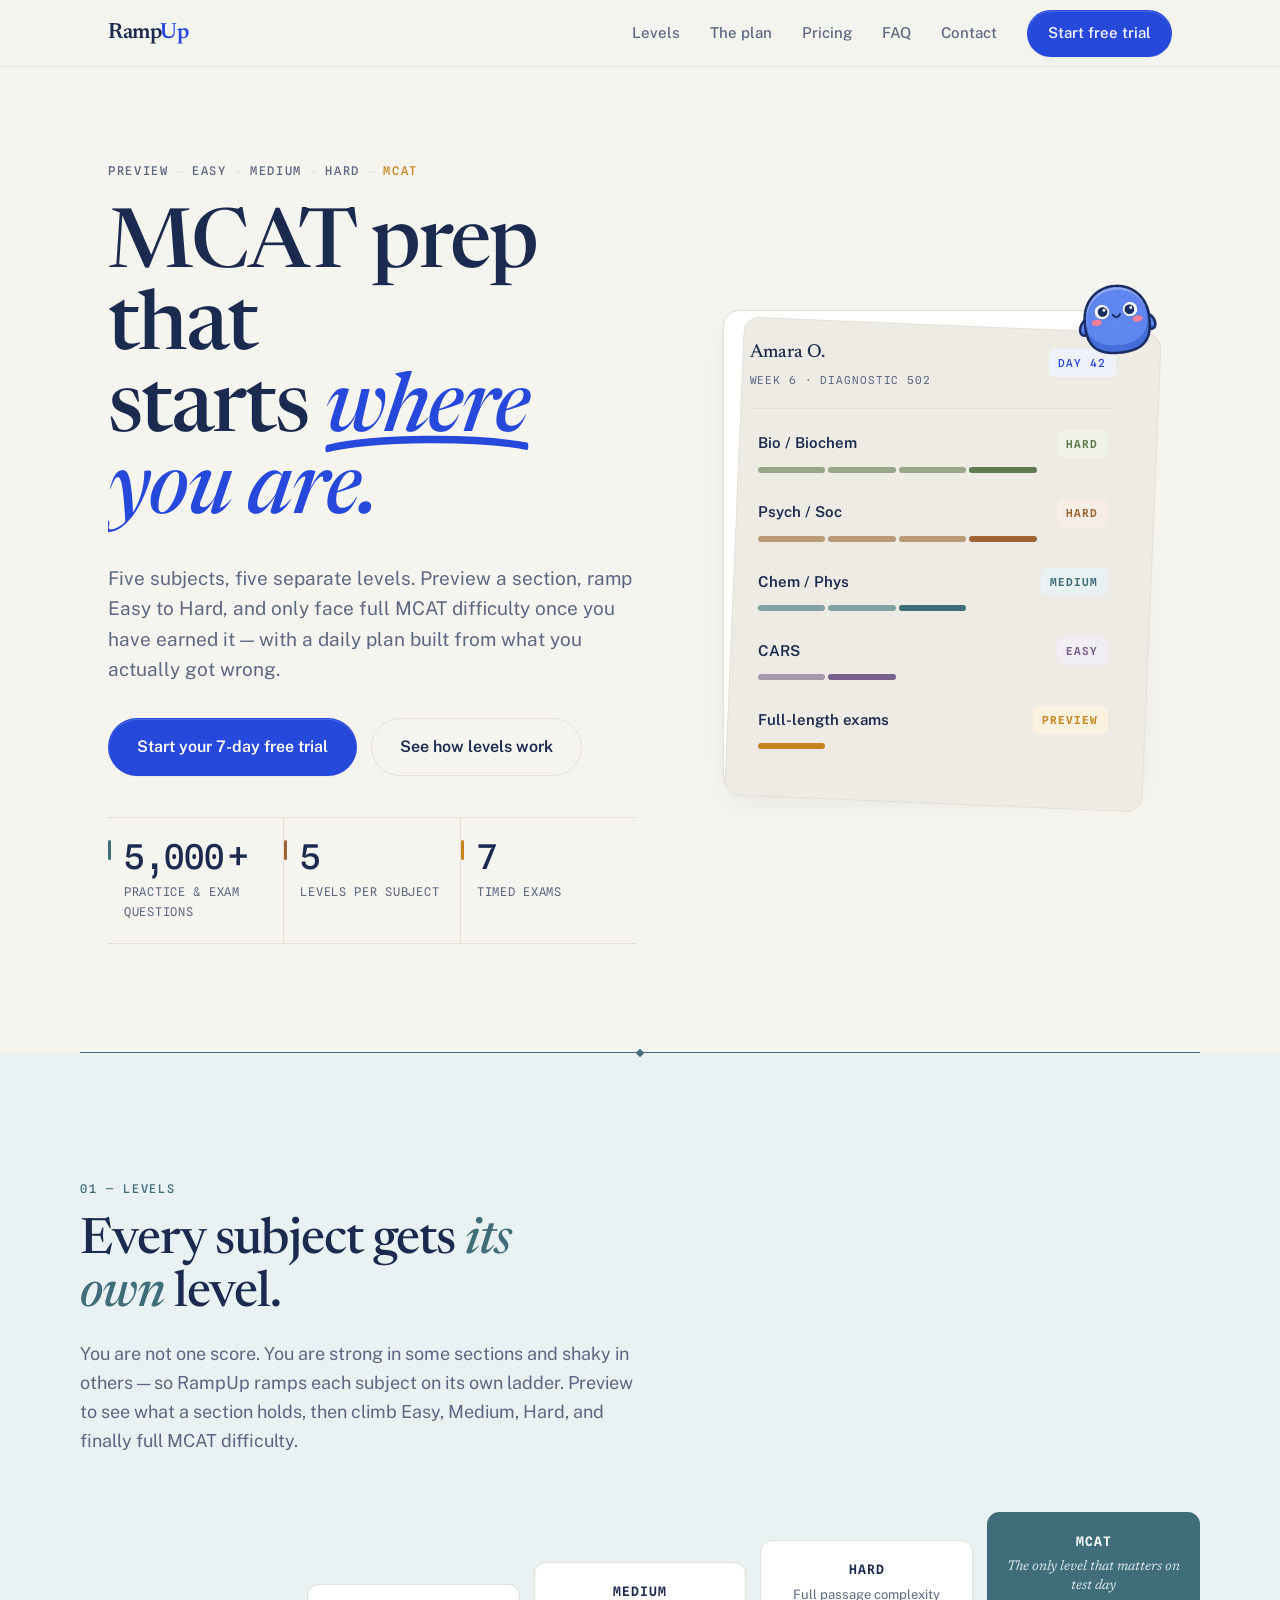
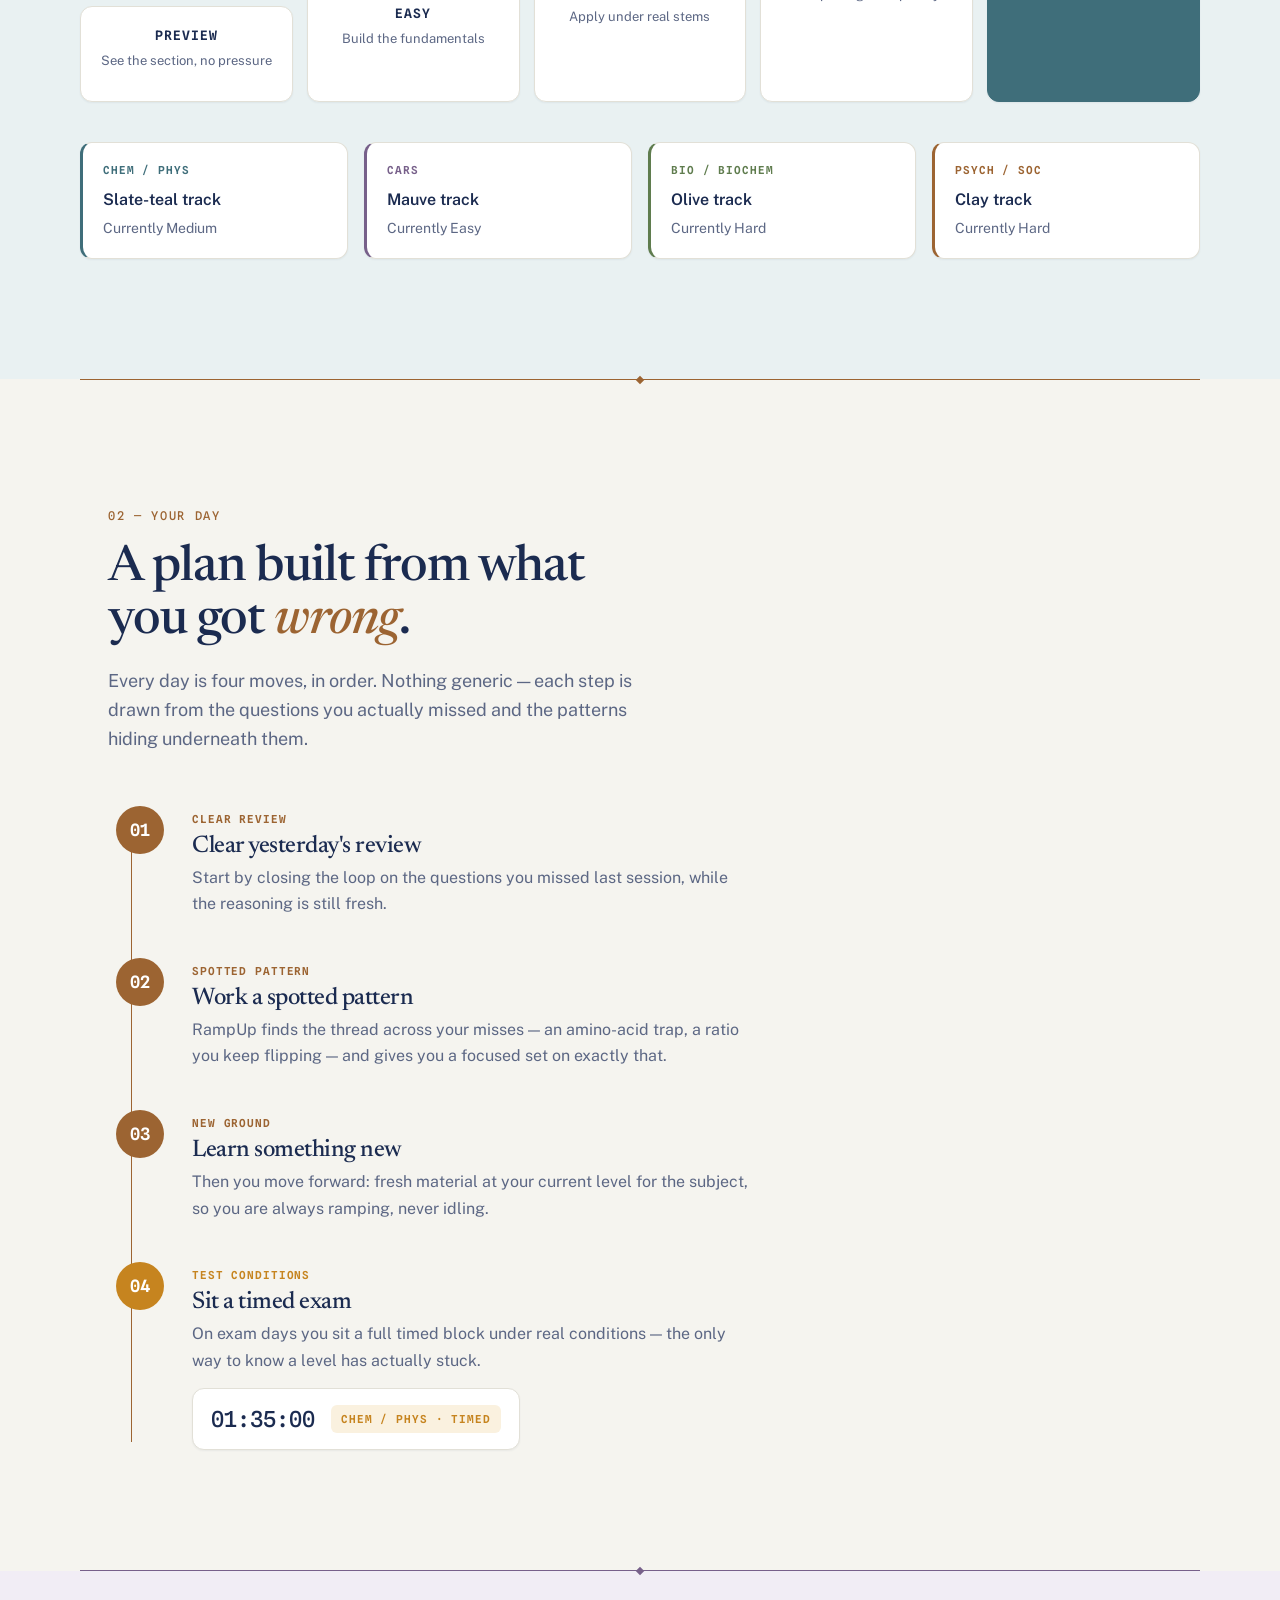
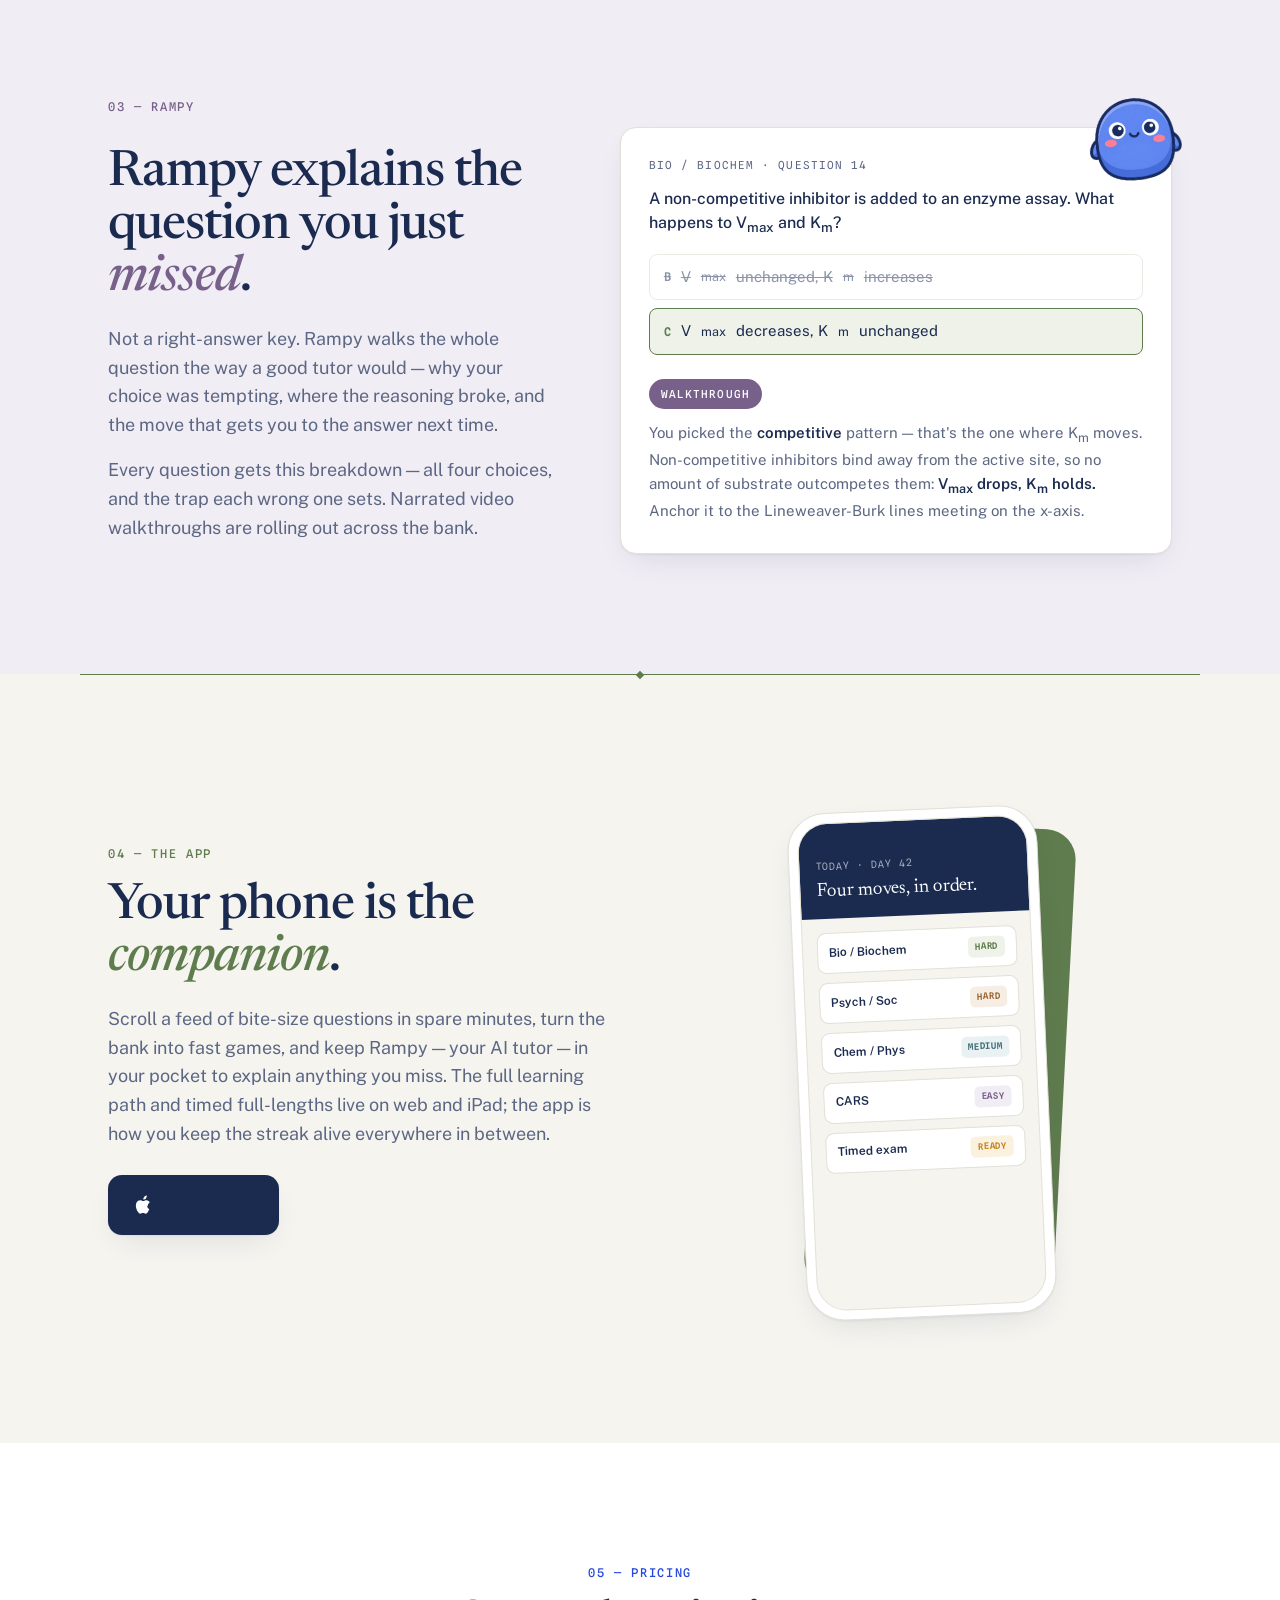
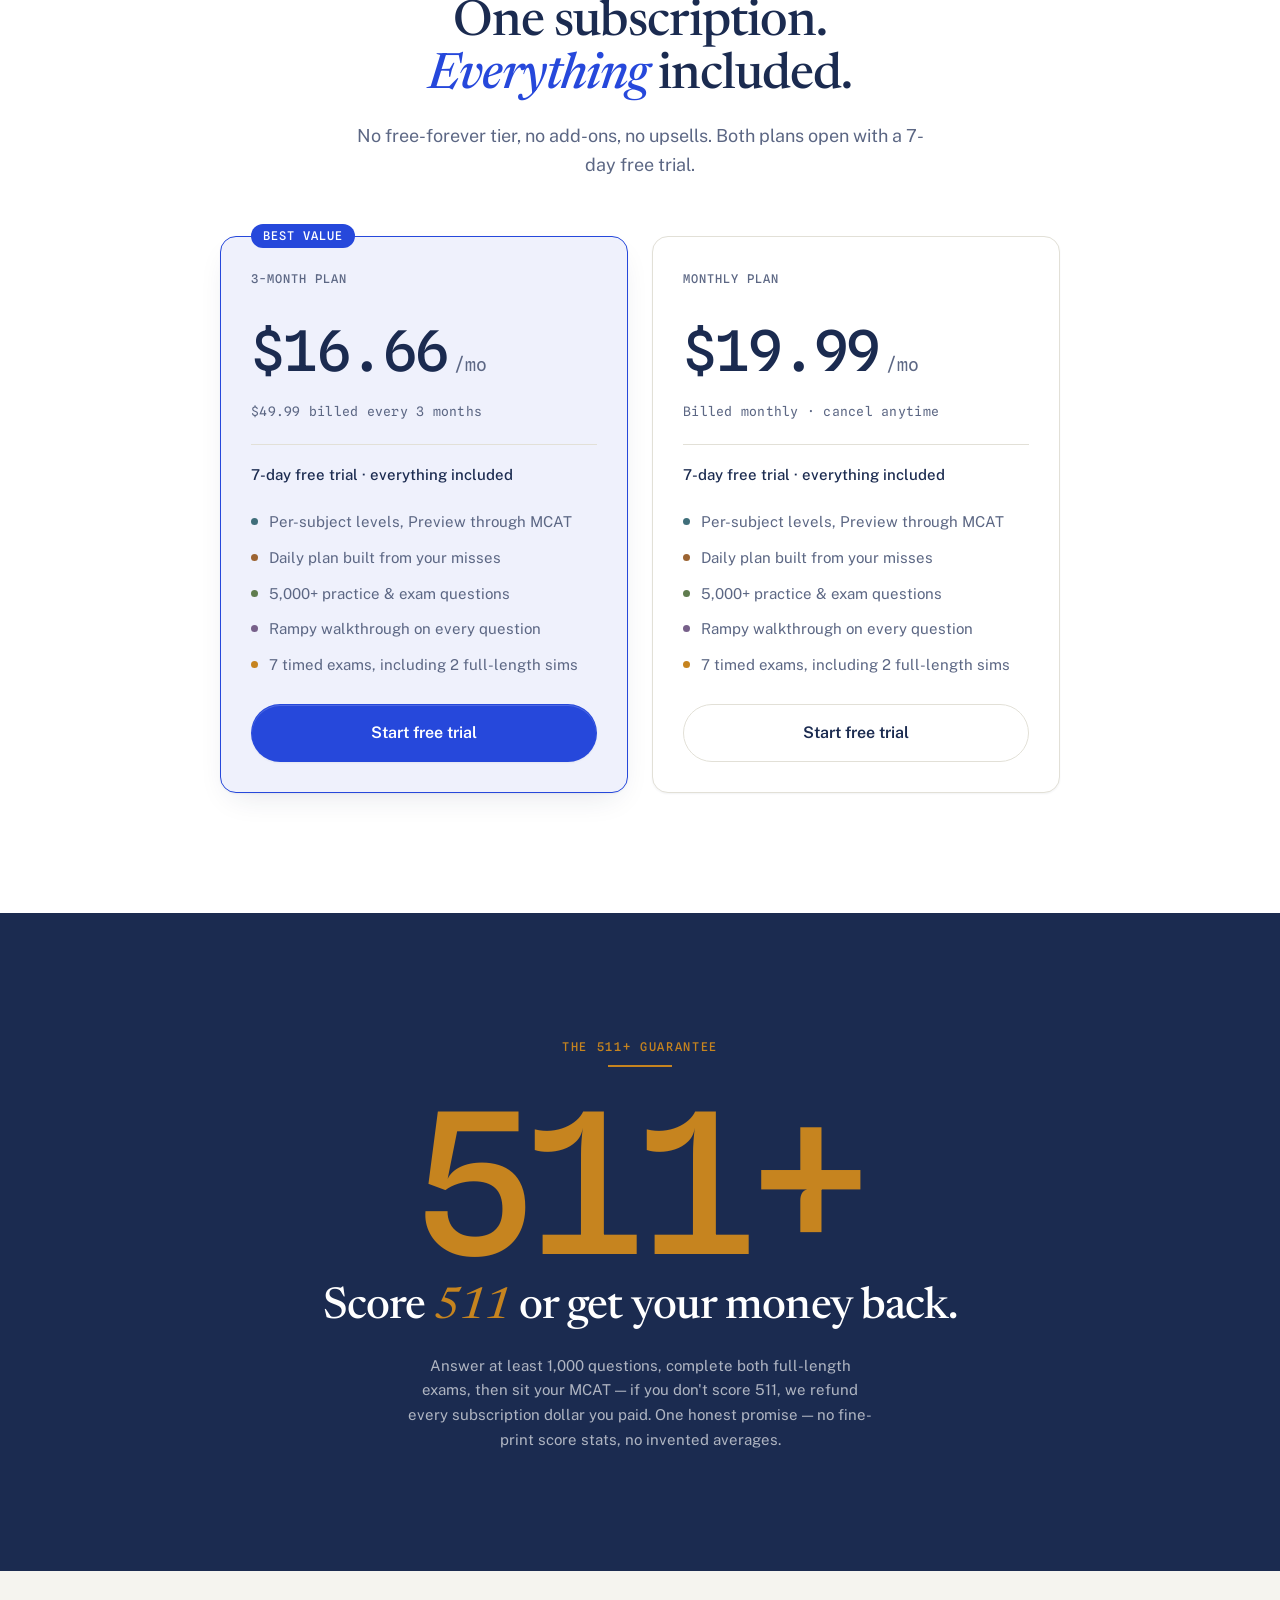
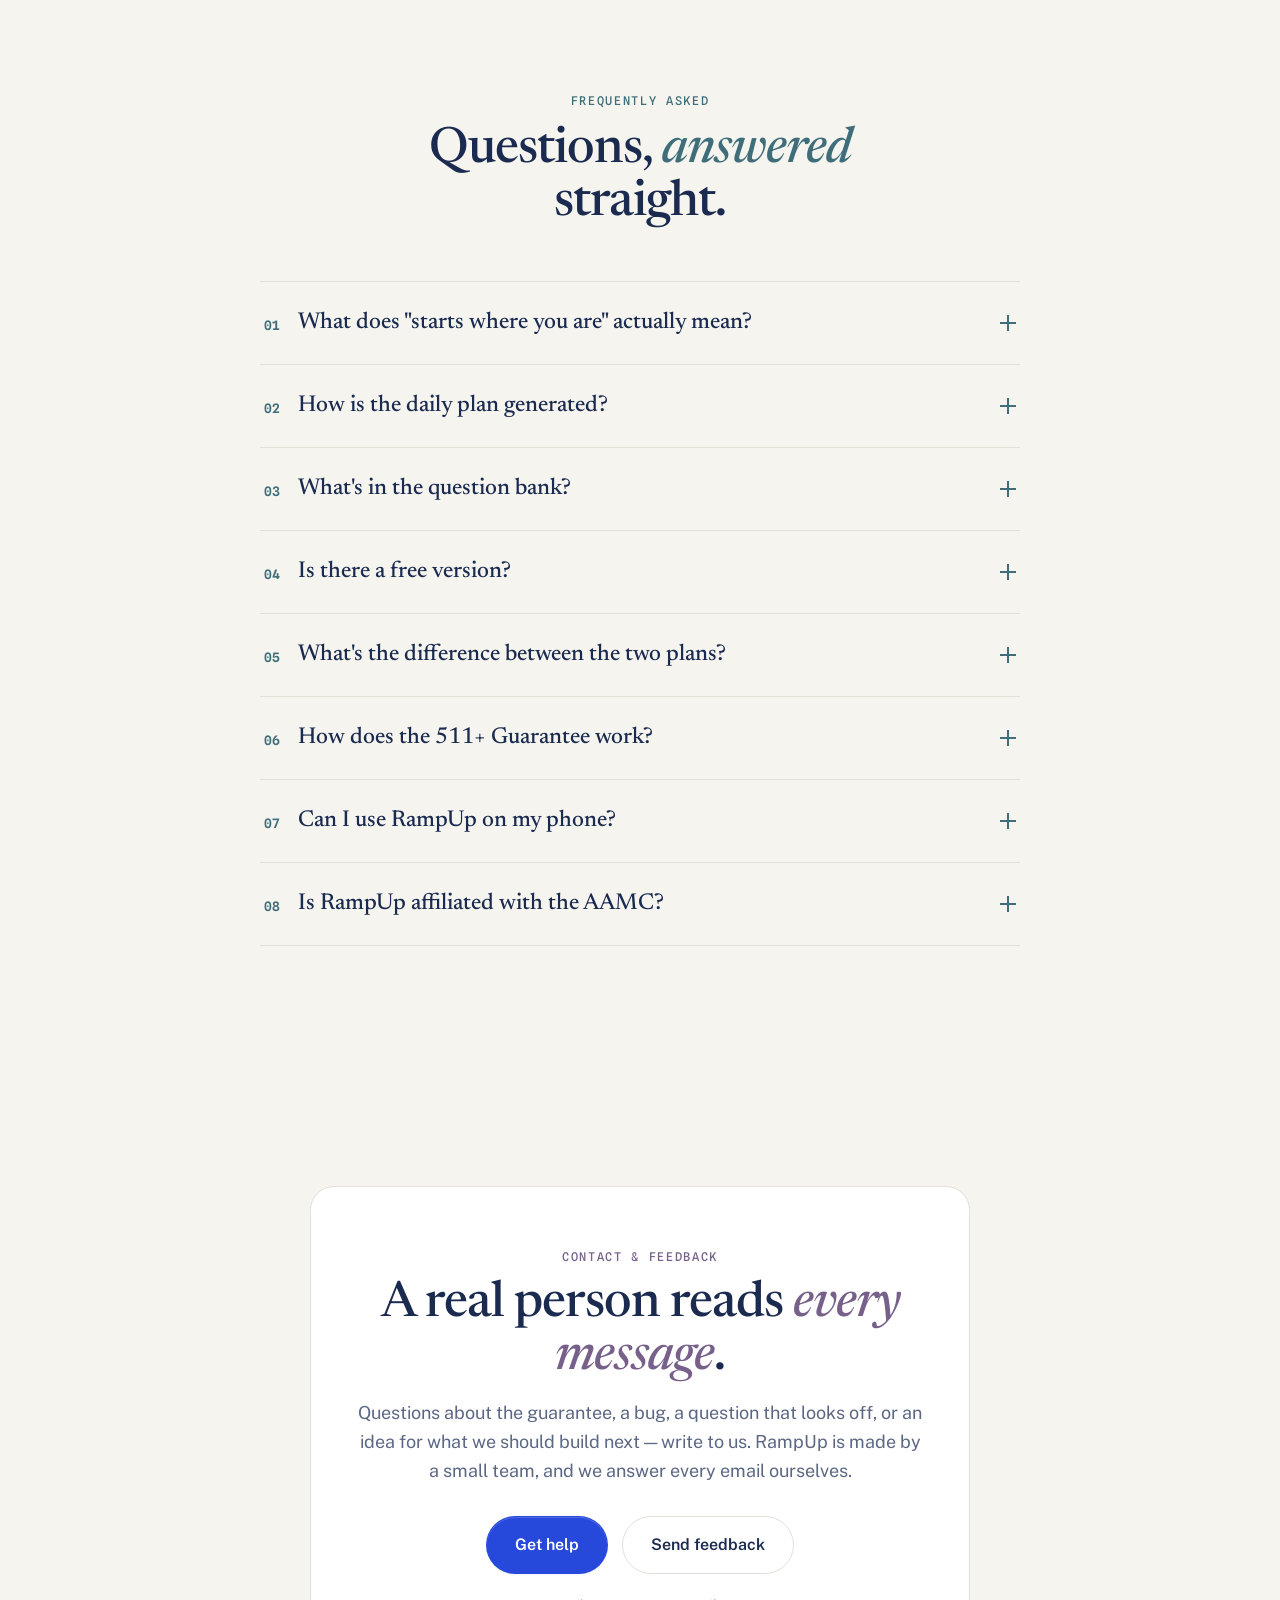
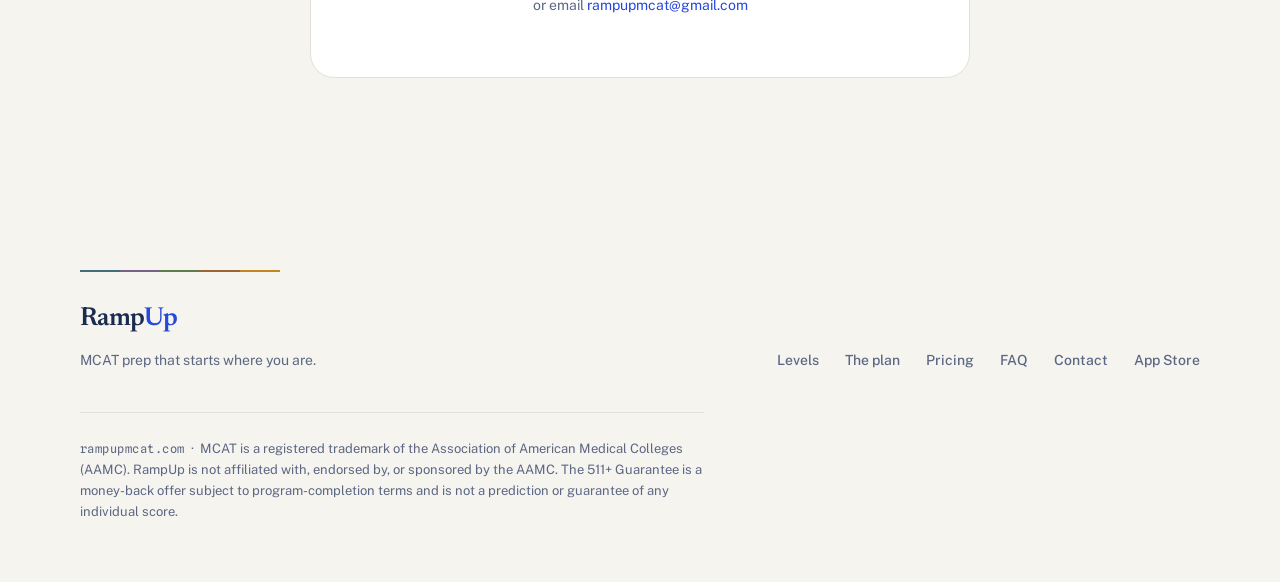
==== index.html @ 1b976514 "Homepage: stop auto-redirect to /app; straighten hero card; rework app section - Remove the onboarde" ====
<!DOCTYPE html>
<html lang="en">
<head>
<meta charset="utf-8" />
<meta name="viewport" content="width=device-width, initial-scale=1, viewport-fit=cover" />
<title>RampUp — MCAT prep that starts where you are</title>
<meta name="description" content="Every subject starts at its own level, from Preview to MCAT. Concept lessons before anything you haven't been taught, a daily plan built from what you got wrong, spaced review, and timed full-lengths. 7 days free, then $19.99 a month." />
<link rel="canonical" href="https://rampupmcat.com/" />
<meta property="og:type" content="website" />
<meta property="og:url" content="https://rampupmcat.com/" />
<meta property="og:title" content="RampUp — MCAT prep that starts where you are" />
<meta property="og:description" content="Every subject starts at its own level, from Preview to MCAT. Biochem can start at Preview while Psych is already at MCAT level. 7 days free." />
<meta property="og:image" content="https://rampupmcat.com/assets/og-card.png" />
<meta name="twitter:card" content="summary_large_image" />
<meta name="twitter:title" content="RampUp — MCAT prep that starts where you are" />
<meta name="twitter:description" content="Every subject starts at its own level, from Preview to MCAT. 7 days free, then $19.99 a month." />
<meta name="twitter:image" content="https://rampupmcat.com/assets/og-card.png" />
<meta name="theme-color" content="#2648db" />
<link rel="icon" href="assets/favicon-32.png?v=3" sizes="32x32" />
<link rel="apple-touch-icon" href="assets/apple-touch-icon.png?v=3" />
<link rel="preconnect" href="https://fonts.googleapis.com">
<link rel="preconnect" href="https://fonts.gstatic.com" crossorigin>
<link href="https://fonts.googleapis.com/css2?family=Newsreader:ital,opsz,wght@0,6..72,400;0,6..72,500;0,6..72,600;1,6..72,400;1,6..72,500&family=Public+Sans:wght@400;500;600;700&family=Spline+Sans+Mono:wght@400;500;600&display=swap" rel="stylesheet">
<script type="application/ld+json">
{"@context":"https://schema.org","@type":"SoftwareApplication","name":"RampUp","applicationCategory":"EducationalApplication","operatingSystem":"Web, iOS","description":"MCAT preparation that sets a separate starting level for every subject, teaches concepts before testing them, and builds a daily plan from what you got wrong.","url":"https://rampupmcat.com/","offers":{"@type":"Offer","price":"19.99","priceCurrency":"USD","description":"Monthly subscription with a 7-day free trial. $49.99 every 3 months also available."}}
</script>
<script>
!function(f,b,e,v,n,t,s){if(f.fbq)return;n=f.fbq=function(){n.callMethod?
n.callMethod.apply(n,arguments):n.queue.push(arguments)};if(!f._fbq)f._fbq=n;
n.push=n;n.loaded=!0;n.version='2.0';n.queue=[];t=b.createElement(e);t.async=!0;
t.src=v;s=b.getElementsByTagName(e)[0];s.parentNode.insertBefore(t,s)}(window,
document,'script','https://connect.facebook.net/en_US/fbevents.js');
fbq('init','1069871998737993');fbq('track','PageView');
document.addEventListener('click',function(ev){
  var a=ev.target.closest&&ev.target.closest('[data-cta]');
  if(a&&window.fbq)fbq('trackCustom','LandingCTA',{cta:a.getAttribute('data-cta')});
},true);
</script>
<noscript><img height="1" width="1" style="display:none" alt=""
src="https://www.facebook.com/tr?id=1069871998737993&ev=PageView&noscript=1"/></noscript>
</head>
<body class="home">
<script>
/* The homepage is always the landing (the marketing site / pitch surface).
   Returning users reach their app via the nav and CTAs, or bookmark /app/
   directly — we no longer hard-redirect onboarded visitors off the homepage. */
</script>

<style>
:root{
  --ground:#F5F4EF; --surface:#FFFFFF; --well:#EDEBE3;
  --ink:#1B2B50; --ink-dim:#5C6784;
  --cobalt:#2648DB; --cobalt-tint:#EFF1FC; --hairline:#E2E0D7;
  --clay:#9C6432;  --clay-tint:#F6EEE4;
  --olive:#5F7C4E; --olive-tint:#EEF2E9;
  --mauve:#77608A; --mauve-tint:#F1EDF5;
  --amber:#C6841F; --amber-tint:#FAF1DF;
  --teal:#3F6E7A;  --teal-tint:#E9F1F2;
  --shadow-1:0 1px 2px rgba(27,43,80,.06);
  --shadow-2:0 1px 2px rgba(27,43,80,.06),0 12px 32px -12px rgba(27,43,80,.14);
  --ease-out:cubic-bezier(.22,1,.36,1);
  --ease-inout:cubic-bezier(.65,0,.35,1);
  --font-display:"Newsreader",Georgia,serif;
  --font-body:"Public Sans",-apple-system,BlinkMacSystemFont,sans-serif;
  --font-mono:"Spline Sans Mono",ui-monospace,monospace;
}

*{box-sizing:border-box}
body{
  margin:0;background:var(--ground);color:var(--ink);
  font-family:var(--font-body);font-size:17px;line-height:1.65;
  -webkit-font-smoothing:antialiased;text-rendering:optimizeLegibility;
  overflow-x:hidden;
}
h1,h2,h3{margin:0;font-family:var(--font-display);font-weight:500;
  font-optical-sizing:auto;letter-spacing:-.02em;line-height:1.05;}
p{margin:0}
a{color:var(--cobalt);text-decoration:none}
img{max-width:100%}

/* ---------- layout scaffolding ---------- */
.wrap{max-width:1120px;margin:0 auto;padding:0 28px}
.section{padding:120px 0}
.band{width:100%}
.band-teal{background:var(--teal-tint)}
.band-mauve{background:var(--mauve-tint)}
.band-white{background:var(--surface)}
.band-navy{background:var(--ink)}

.eyebrow{font-family:var(--font-mono);font-weight:500;font-size:12px;
  letter-spacing:.14em;text-transform:uppercase;display:inline-flex;gap:.6em;
  align-items:center;}
.mono{font-family:var(--font-mono);font-variant-numeric:tabular-nums}

.h2{font-size:clamp(30px,5vw,50px);letter-spacing:-.02em;max-width:16ch}
.h2 em{font-style:italic}
.lead{font-size:18px;line-height:1.6;color:var(--ink-dim);max-width:52ch;margin-top:20px}

.divider{position:relative;height:0;border-top:1px solid var(--acc,var(--hairline));
  max-width:1120px;margin:0 auto}
.divider::after{content:"";position:absolute;top:-3.5px;left:50%;width:6px;height:6px;
  background:var(--acc,var(--ink));transform:translateX(-50%) rotate(45deg)}

/* ---------- buttons / pills ---------- */
.btn{display:inline-flex;align-items:center;justify-content:center;gap:.5em;
  font-family:var(--font-body);font-weight:600;font-size:16px;
  padding:15px 28px;border-radius:999px;border:1px solid transparent;
  cursor:pointer;transition:transform .2s var(--ease-out),box-shadow .2s var(--ease-out);
  will-change:transform}
.btn-primary{background:var(--cobalt);color:#fff;
  box-shadow:inset 0 1px 0 rgba(255,255,255,.18),var(--shadow-1)}
.btn-primary:hover{box-shadow:inset 0 1px 0 rgba(255,255,255,.18),0 8px 20px -6px rgba(38,72,219,.45)}
.btn-ghost{background:transparent;color:var(--ink);border-color:var(--hairline)}
.btn-ghost:hover{border-color:var(--ink)}
.btn-block{width:100%}

.pill{display:inline-flex;align-items:center;gap:.4em;
  font-family:var(--font-mono);font-weight:500;font-size:12px;line-height:1;
  letter-spacing:.08em;text-transform:uppercase;padding:6px 12px;border-radius:999px;
  background:var(--pill-tint,var(--cobalt-tint));color:var(--pill-ink,var(--cobalt))}

/* ---------- nav ---------- */
.nav{position:sticky;top:0;z-index:50;background:rgba(245,244,239,.82);
  -webkit-backdrop-filter:saturate(1.1);backdrop-filter:saturate(1.1);
  border-bottom:1px solid var(--hairline)}
.nav-inner{display:flex;align-items:center;justify-content:space-between;
  height:66px;max-width:1120px;margin:0 auto;padding:0 28px}
.wordmark{font-family:var(--font-display);font-weight:600;font-size:22px;letter-spacing:-.02em}
.wordmark .up{color:var(--cobalt)}
.nav-links{display:flex;align-items:center;gap:30px}
.nav-links a{color:var(--ink-dim);font-size:15px;font-weight:500}
.nav-links a:hover{color:var(--ink)}
.nav-cta{font-size:14px;padding:10px 20px}
.nav-links a.nav-cta,.nav-links a.nav-cta:hover,.nav-links a.nav-cta:visited{color:#fff}
@media(max-width:820px){.nav-links a:not(.nav-cta){display:none}}

/* ---------- hero ---------- */
.hero{padding:88px 0 108px}
.hero-grid{display:grid;grid-template-columns:1fr;gap:64px;align-items:center}
.hero-grid>*{min-width:0}
@media(min-width:1000px){.hero-grid{grid-template-columns:1.05fr .95fr;gap:56px}}

.kicker{color:var(--ink-dim);margin-bottom:26px}
.kicker .arw{color:var(--hairline)}
.kicker .mcat{color:var(--amber)}

.hero h1{font-size:clamp(44px,7vw,82px);line-height:1.0;letter-spacing:-.025em}
.hero h1 .lineMask{display:block;overflow:hidden}
.hero h1 .lineIn{display:block}
.hero h1 em{font-style:italic;color:var(--cobalt);position:relative}
.uline{position:absolute;left:0;right:0;bottom:-.06em;width:100%;height:.34em;
  overflow:visible;pointer-events:none}
.uline path{fill:none;stroke:var(--cobalt);stroke-width:3.2;stroke-linecap:round}

.hero-sub{font-size:19px;line-height:1.6;color:var(--ink-dim);max-width:46ch;margin-top:28px}
.hero-cta{display:flex;flex-wrap:wrap;gap:14px;margin-top:34px}

.statstrip{display:grid;grid-template-columns:repeat(3,1fr);gap:0;margin-top:40px;
  border-top:1px solid var(--hairline);border-bottom:1px solid var(--hairline)}
.stat{padding:22px 18px 22px 16px;position:relative}
.stat:not(:last-child){border-right:1px solid var(--hairline)}
.stat .num{font-family:var(--font-mono);font-variant-numeric:tabular-nums;
  font-size:clamp(26px,3.2vw,34px);font-weight:500;color:var(--ink);line-height:1;
  display:flex;align-items:baseline;gap:.12em}
.stat .tick{position:absolute;left:0;top:22px;width:3px;height:20px;border-radius:2px}
.stat:nth-child(1){padding-left:16px}.stat:nth-child(1) .tick{background:var(--teal)}
.stat:nth-child(2){padding-left:16px}.stat:nth-child(2) .tick{background:var(--clay)}
.stat:nth-child(3){padding-left:16px}.stat:nth-child(3) .tick{background:var(--amber)}
.stat .lab{font-family:var(--font-mono);font-size:12px;letter-spacing:.06em;
  text-transform:uppercase;color:var(--ink-dim);margin-top:8px}

/* ---------- level card (centerpiece) ---------- */
.card-stage{position:relative;display:flex;justify-content:center;padding:8px 6px 6px}
.level-card{position:relative;width:100%;max-width:420px;background:var(--surface);
  border:1px solid var(--hairline);border-radius:16px;box-shadow:var(--shadow-2);
  transform:none;padding:26px 26px 28px;z-index:2}
.level-card::before{content:"";position:absolute;inset:14px -10px -14px 10px;
  background:var(--well);border:1px solid var(--hairline);border-radius:16px;
  transform:rotate(2.4deg);z-index:-1}
.lc-head{display:flex;align-items:center;justify-content:space-between;
  padding-bottom:18px;border-bottom:1px solid var(--hairline);margin-bottom:8px}
.lc-head .who{font-family:var(--font-display);font-size:19px;font-weight:500}
.lc-head .who small{display:block;font-family:var(--font-mono);font-size:11px;
  letter-spacing:.08em;color:var(--ink-dim);text-transform:uppercase;margin-top:3px;font-weight:400}
.lc-day{font-family:var(--font-mono);font-size:11px;font-weight:500;letter-spacing:.1em;
  padding:5px 9px;border-radius:6px;background:var(--cobalt-tint);color:var(--cobalt)}

.row{padding:13px 8px;border-radius:10px;transition:background .18s var(--ease-out)}
.row:hover{background:var(--row-tint)}
.row-top{display:flex;align-items:center;justify-content:space-between;margin-bottom:9px}
.row .subj{font-size:15px;font-weight:600;color:var(--ink)}
.chip{font-family:var(--font-mono);font-weight:600;font-size:11px;letter-spacing:.1em;
  padding:5px 9px;border-radius:6px;background:var(--row-tint);color:var(--acc)}
.segs{display:flex;gap:3px}
.seg{height:6px;flex:1;border-radius:3px;background:var(--well);transform-origin:left}
.seg.on{background:var(--acc)}
.seg.past{opacity:.6}
.js .seg.on{transform:scaleX(.4);opacity:.5;
  transition:transform .5s var(--ease-out),opacity .5s var(--ease-out)}
.js .seg.on.fill{transform:scaleX(1);opacity:1}
.js .seg.on.past.fill{opacity:.6}

.row[data-subj=chemphys]{--acc:var(--teal);--row-tint:var(--teal-tint)}
.row[data-subj=cars]{--acc:var(--mauve);--row-tint:var(--mauve-tint)}
.row[data-subj=bio]{--acc:var(--olive);--row-tint:var(--olive-tint)}
.row[data-subj=psych]{--acc:var(--clay);--row-tint:var(--clay-tint)}
.row[data-subj=exam]{--acc:var(--amber);--row-tint:var(--amber-tint)}

/* Rampy */
.rampy{position:absolute;width:78px;height:78px;top:-30px;right:-14px;z-index:5;
  transform:rotate(-6deg)}
.rampy.float{animation:rampyFloat 4s ease-in-out infinite}
@media(max-width:560px){.card-stage .level-card .rampy{right:0;width:66px;height:66px;top:-24px}
  .rampy-grid .explain .rampy{right:0;width:70px;height:70px;top:-28px}}
@keyframes rampyFloat{0%,100%{transform:rotate(-6deg) translateY(-3px)}50%{transform:rotate(-6deg) translateY(3px)}}

/* ---------- section 01 ladder ---------- */
.ladder-wrap{margin-top:56px}
.ladder{display:grid;grid-template-columns:repeat(5,1fr);gap:14px;align-items:end}
.rung{background:var(--surface);border:1px solid var(--hairline);border-radius:12px;
  padding:18px 16px;text-align:center;box-shadow:var(--shadow-1)}
.rung .lv{font-family:var(--font-mono);font-size:13px;font-weight:600;letter-spacing:.08em;
  text-transform:uppercase;color:var(--ink)}
.rung .cap{font-size:13px;color:var(--ink-dim);margin-top:6px;line-height:1.35}
.rung.r1{height:96px}.rung.r2{height:118px}.rung.r3{height:140px}.rung.r4{height:162px}
.rung.r5{height:190px;background:var(--teal);border-color:var(--teal)}
.rung.r5 .lv,.rung.r5 .cap{color:#fff}
.rung.r5 .cap{color:rgba(255,255,255,.82);font-family:var(--font-display);font-style:italic;font-size:14px}
.subjmini{display:grid;grid-template-columns:repeat(2,1fr);gap:16px;margin-top:40px}
@media(min-width:760px){.subjmini{grid-template-columns:repeat(4,1fr)}}
.mini{background:var(--surface);border:1px solid var(--hairline);border-radius:12px;
  padding:18px 18px 18px 20px;border-left:3px solid var(--acc);box-shadow:var(--shadow-1)}
.mini .mono{font-size:11px;letter-spacing:.08em;text-transform:uppercase;color:var(--acc);font-weight:600}
.mini .nm{font-weight:600;font-size:16px;margin-top:8px}
.mini .st{font-size:14px;color:var(--ink-dim);margin-top:4px}
@media(max-width:640px){.ladder{gap:8px}.rung{padding:12px 8px}.rung .cap{display:none}
  .rung.r1,.rung.r2,.rung.r3,.rung.r4,.rung.r5{height:auto;min-height:64px}}

/* ---------- section 02 plan timeline ---------- */
.timeline{position:relative;margin-top:56px;padding-left:8px}
.timeline::before{content:"";position:absolute;left:23px;top:8px;bottom:8px;
  width:1px;background:var(--clay)}
.step{position:relative;padding:0 0 44px 76px}
.step:last-child{padding-bottom:0}
.step .mk{position:absolute;left:0;top:-4px;width:48px;height:48px;border-radius:999px;
  display:flex;align-items:center;justify-content:center;
  background:var(--clay);color:#fff;font-family:var(--font-mono);font-weight:600;font-size:17px}
.step.exam .mk{background:var(--amber)}
.step h3{font-family:var(--font-display);font-size:24px;color:var(--ink)}
.step p{font-size:16px;color:var(--ink-dim);margin-top:6px;max-width:56ch}
.step .tag{font-family:var(--font-mono);font-size:11px;letter-spacing:.08em;
  text-transform:uppercase;color:var(--clay);font-weight:600;margin-bottom:6px;display:block}
.step.exam .tag{color:var(--amber)}
.exam-mock{margin-top:14px;display:inline-flex;align-items:center;gap:16px;
  background:var(--surface);border:1px solid var(--hairline);border-radius:12px;
  padding:12px 18px;box-shadow:var(--shadow-1)}
.exam-mock .tm{font-family:var(--font-mono);font-size:22px;font-weight:500;color:var(--ink)}
.exam-mock .sc{font-family:var(--font-mono);font-size:11px;letter-spacing:.08em;
  text-transform:uppercase;color:var(--amber);background:var(--amber-tint);
  padding:5px 10px;border-radius:6px;font-weight:600}

/* ---------- section 03 rampy ---------- */
.rampy-grid{display:grid;grid-template-columns:1fr;gap:48px;align-items:center;margin-top:8px}
@media(min-width:900px){.rampy-grid{grid-template-columns:.9fr 1.1fr;gap:60px}}
.explain{position:relative;background:var(--surface);border:1px solid var(--hairline);
  border-radius:16px;box-shadow:var(--shadow-2);padding:28px 28px 30px}
.explain .qhead{font-family:var(--font-mono);font-size:11px;letter-spacing:.1em;
  text-transform:uppercase;color:var(--ink-dim);margin-bottom:12px}
.explain .q{font-size:16px;line-height:1.5;color:var(--ink);font-weight:500}
.opts{margin:16px 0 6px;display:grid;gap:8px}
.opt{font-size:15px;color:var(--ink-dim);padding:10px 14px;border:1px solid var(--hairline);
  border-radius:8px;display:flex;gap:10px;align-items:center}
.opt .k{font-family:var(--font-mono);font-size:12px;font-weight:600;color:var(--ink-dim)}
.opt.wrong{text-decoration:line-through;text-decoration-color:var(--ink-dim);opacity:.7}
.opt.right{border-color:var(--olive);background:var(--olive-tint);color:var(--ink)}
.opt.right .k{color:var(--olive)}
.wpill{display:inline-flex;align-items:center;font-family:var(--font-mono);font-weight:500;
  font-size:11px;letter-spacing:.1em;text-transform:uppercase;color:#fff;background:var(--mauve);
  padding:6px 12px;border-radius:999px;margin:18px 0 12px}
.walk{font-size:15px;line-height:1.6;color:var(--ink-dim)}
.walk b{color:var(--ink);font-weight:600}
.explain .rampy{width:92px;height:92px;top:-34px;right:-10px}

/* ---------- section 04 app ---------- */
.app-grid{display:grid;grid-template-columns:1fr;gap:56px;align-items:center;margin-top:8px}
@media(min-width:900px){.app-grid{grid-template-columns:1fr 1fr;gap:64px}}
.device-stage{position:relative;display:flex;justify-content:center;min-height:520px;align-items:center}
.plate{position:absolute;width:250px;height:470px;border-radius:30px;background:var(--olive);
  transform:translate(18px,16px) rotate(3deg);z-index:1}
.phone{position:relative;z-index:2;width:250px;height:508px;border-radius:38px;
  background:var(--surface);border:1px solid var(--hairline);box-shadow:var(--shadow-2);
  padding:9px;transform:rotate(-2.5deg)}
.phone .notch{position:absolute;top:14px;left:50%;transform:translateX(-50%);
  width:88px;height:22px;background:var(--ink);border-radius:999px;z-index:3}
.screen{width:100%;height:100%;border-radius:30px;background:var(--ground);overflow:hidden;
  border:1px solid var(--hairline);display:flex;flex-direction:column}
.screen .top{background:var(--ink);color:#fff;padding:34px 16px 16px;text-align:left}
.screen .top .mono{font-size:10px;letter-spacing:.1em;text-transform:uppercase;color:rgba(255,255,255,.6)}
.screen .top .big{font-family:var(--font-display);font-size:19px;margin-top:6px;line-height:1.2}
.screen .body{padding:14px;display:grid;gap:9px}
.srow{display:flex;align-items:center;justify-content:space-between;background:#fff;
  border:1px solid var(--hairline);border-radius:9px;padding:9px 11px}
.srow .nm{font-size:12px;font-weight:600;color:var(--ink)}
.srow .lv{font-family:var(--font-mono);font-size:9px;font-weight:600;letter-spacing:.08em;
  padding:3px 7px;border-radius:5px}
.appbadge{display:inline-flex;align-items:center;gap:12px;background:var(--ink);color:#fff;
  border-radius:14px;padding:13px 22px;margin-top:26px;box-shadow:var(--shadow-2);
  transition:transform .18s ease, box-shadow .18s ease}
.appbadge:hover{transform:translateY(-2px);box-shadow:var(--shadow-3,0 12px 30px rgba(20,22,28,.22))}
.appbadge-txt{display:flex;flex-direction:column;align-items:flex-start;line-height:1}
.appbadge .sm{font-size:11px;opacity:.75;line-height:1;letter-spacing:.01em}
.appbadge .lg{font-size:19px;font-weight:600;line-height:1.1;margin-top:2px;letter-spacing:-.01em}
.app-note{font-size:13.5px;color:var(--ink-dim);margin-top:14px;max-width:42ch;line-height:1.5}

/* ---------- section 05 pricing ---------- */
.price-grid{display:grid;grid-template-columns:1fr;gap:24px;margin-top:56px;max-width:840px;
  margin-left:auto;margin-right:auto}
@media(min-width:760px){.price-grid{grid-template-columns:1fr 1fr;align-items:start}}
.plan{background:var(--surface);border:1px solid var(--hairline);border-radius:16px;
  padding:32px 30px 30px;box-shadow:var(--shadow-1);position:relative}
.plan.hero-plan{background:var(--cobalt-tint);border:1.5px solid var(--cobalt);box-shadow:var(--shadow-2)}
@media(min-width:760px){.plan.hero-plan{transform:translateY(-8px)}}
.plan .ptag{font-family:var(--font-mono);font-size:12px;letter-spacing:.08em;text-transform:uppercase;
  color:var(--ink-dim);font-weight:500}
.bestval{position:absolute;top:-13px;left:30px}
.price{display:flex;align-items:baseline;gap:6px;margin:16px 0 4px}
.price .amt{font-family:var(--font-mono);font-variant-numeric:tabular-nums;
  font-size:clamp(44px,6vw,56px);font-weight:500;color:var(--ink);letter-spacing:-.02em}
.price .per{font-family:var(--font-mono);font-size:18px;color:var(--ink-dim)}
.billed{font-family:var(--font-mono);font-size:13px;color:var(--ink-dim);letter-spacing:.02em}
.trial{font-size:15px;color:var(--ink);font-weight:500;margin:22px 0;
  padding-top:18px;border-top:1px solid var(--hairline)}
.feat{list-style:none;padding:0;margin:20px 0 26px;display:grid;gap:11px}
.feat li{display:flex;gap:11px;align-items:flex-start;font-size:15px;color:var(--ink-dim)}
.feat li .dot{width:7px;height:7px;border-radius:999px;margin-top:8px;flex:none}

/* ---------- section 06 guarantee ---------- */
.guar{text-align:center;padding:118px 0}
.guar .rule{width:64px;height:2px;background:var(--amber);margin:0 auto 28px}
.guar .big{font-family:var(--font-mono);font-variant-numeric:tabular-nums;
  font-size:clamp(96px,16vw,196px);font-weight:500;color:var(--amber);line-height:.9;
  letter-spacing:-.03em}
.guar h2{color:#fff;font-size:clamp(28px,4.5vw,44px);margin-top:14px}
.guar h2 em{font-style:italic;color:var(--amber)}
.guar .terms{color:rgba(255,255,255,.65);font-size:15px;max-width:52ch;margin:22px auto 0}
.guar .eyebrow{color:var(--amber);justify-content:center;margin-bottom:8px}

/* ---------- section 07 faq ---------- */
.faq{max-width:760px;margin:52px auto 0}
.faq-item{border-top:1px solid var(--hairline)}
.faq-item:last-child{border-bottom:1px solid var(--hairline)}
.faq-q{display:flex;align-items:center;gap:18px;width:100%;background:none;border:0;
  cursor:pointer;text-align:left;padding:26px 4px;font-family:var(--font-display);
  font-size:clamp(19px,2.4vw,23px);font-weight:500;color:var(--ink);line-height:1.3}
.faq-q .idx{font-family:var(--font-mono);font-size:13px;font-weight:600;color:var(--teal);flex:none;padding-top:5px}
.faq-q .tog{margin-left:auto;flex:none;position:relative;width:16px;height:16px}
.faq-q .tog::before,.faq-q .tog::after{content:"";position:absolute;background:var(--teal);
  transition:transform .2s var(--ease-inout)}
.faq-q .tog::before{left:0;right:0;top:7px;height:2px}
.faq-q .tog::after{top:0;bottom:0;left:7px;width:2px}
.faq-item.open .faq-q .tog::after{transform:scaleY(0)}
.faq-a{display:grid;grid-template-rows:0fr;transition:grid-template-rows .28s var(--ease-inout)}
.faq-item.open .faq-a{grid-template-rows:1fr}
.faq-a>div{overflow:hidden}
.faq-a p{border-left:2px solid var(--teal);padding:0 0 26px 22px;margin-left:35px;
  font-size:16px;line-height:1.65;color:var(--ink-dim)}

/* ---------- footer ---------- */
.foot{padding:72px 0 60px}
.spectrum{display:flex;width:200px;height:2px;margin-bottom:26px}
.spectrum span{flex:1}
.foot-top{display:flex;flex-wrap:wrap;gap:32px;justify-content:space-between;align-items:flex-end}
.foot .wordmark{font-size:26px}
.foot-links{display:flex;flex-wrap:wrap;gap:26px}
.foot-links a{color:var(--ink-dim);font-size:14px;font-weight:500}
.foot-links a:hover{color:var(--ink)}
/* ---------- contact ---------- */
.contact-card{text-align:center;max-width:660px;margin:0 auto;padding:60px 44px;
  background:#fff;border:1px solid var(--hairline);border-radius:24px}
.contact-card .eyebrow{justify-content:center;display:flex}
.contact-actions{display:flex;gap:14px;justify-content:center;flex-wrap:wrap;margin-top:30px}
.contact-mail{font-size:14px;color:var(--ink-dim);margin-top:20px}
@media(max-width:600px){.contact-card{padding:44px 22px}}
.disc{margin-top:40px;padding-top:26px;border-top:1px solid var(--hairline);
  font-size:13px;line-height:1.6;color:var(--ink-dim);max-width:78ch}
.disc .mono{font-size:12px;letter-spacing:.04em}

/* ---------- reveal ---------- */
.reveal{opacity:1}
.js .reveal[data-below]{opacity:0;transform:translateY(14px);
  transition:opacity .6s var(--ease-out),transform .6s var(--ease-out);
  transition-delay:calc(var(--i,0)*80ms)}
.js .reveal[data-below].in{opacity:1;transform:none}

@media(prefers-reduced-motion:reduce){
  *{animation:none!important}
  .reveal,.js .reveal[data-below]{opacity:1!important;transform:none!important;transition:none!important}
  .hero h1 .lineIn{transform:none!important}
  .seg.on{transform:none!important;opacity:1!important}
  .seg.on.past{opacity:.6!important}
}
</style>

<!-- ============ NAV ============ -->
<nav class="nav">
  <div class="nav-inner">
    <div class="wordmark">Ramp<span class="up">Up</span></div>
    <div class="nav-links">
      <a href="#levels">Levels</a>
      <a href="#plan">The plan</a>
      <a href="#pricing">Pricing</a>
      <a href="#faq">FAQ</a>
      <a href="#contact">Contact</a>
      <a href="/start/" class="btn btn-primary nav-cta" data-cta="nav" data-magnetic>Start free trial</a>
    </div>
  </div>
</nav>

<!-- ============ HERO ============ -->
<header class="hero">
  <div class="wrap">
    <div class="hero-grid">
      <div>
        <div class="kicker eyebrow">PREVIEW <span class="arw">→</span> EASY <span class="arw">→</span> MEDIUM <span class="arw">→</span> HARD <span class="arw">→</span> <span class="mcat">MCAT</span></div>
        <h1>
          <span class="lineMask"><span class="lineIn" style="--d:0">MCAT prep that</span></span>
          <span class="lineMask"><span class="lineIn" style="--d:1">starts <em>where<svg class="uline" viewBox="0 0 200 12" preserveAspectRatio="none"><path d="M2 8 C 50 3, 150 3, 198 7" pathLength="1"/></svg></em></span></span>
          <span class="lineMask"><span class="lineIn" style="--d:2"><em>you are.</em></span></span>
        </h1>
        <p class="hero-sub">Five subjects, five separate levels. Preview a section, ramp Easy to Hard, and only face full MCAT difficulty once you have earned it — with a daily plan built from what you actually got wrong.</p>
        <div class="hero-cta">
          <a href="/start/" class="btn btn-primary" data-cta="hero" data-magnetic>Start your 7-day free trial</a>
          <a href="#levels" class="btn btn-ghost">See how levels work</a>
        </div>
        <div class="statstrip">
          <div class="stat"><span class="tick"></span><span class="num"><span class="cu" data-final="5000" data-start="4600">4,600</span><span>+</span></span><div class="lab">Practice &amp; exam questions</div></div>
          <div class="stat"><span class="tick"></span><span class="num"><span class="cu" data-final="5" data-start="1">1</span></span><div class="lab">Levels per subject</div></div>
          <div class="stat"><span class="tick"></span><span class="num"><span class="cu" data-final="7" data-start="5">5</span></span><div class="lab">Timed exams</div></div>
        </div>
      </div>

      <div class="card-stage">
        <div class="level-card reveal">
          <img class="rampy float" src="[data-uri]" alt="Rampy" style="height:auto"/>
          <div class="lc-head">
            <div class="who">Amara O.<small>Week 6 · Diagnostic 502</small></div>
            <div class="lc-day">DAY 42</div>
          </div>
          <div class="row" data-subj="bio">
            <div class="row-top"><span class="subj">Bio / Biochem</span><span class="chip">HARD</span></div>
            <div class="segs"><span class="seg on past"></span><span class="seg on past"></span><span class="seg on past"></span><span class="seg on"></span><span class="seg"></span></div>
          </div>
          <div class="row" data-subj="psych">
            <div class="row-top"><span class="subj">Psych / Soc</span><span class="chip">HARD</span></div>
            <div class="segs"><span class="seg on past"></span><span class="seg on past"></span><span class="seg on past"></span><span class="seg on"></span><span class="seg"></span></div>
          </div>
          <div class="row" data-subj="chemphys">
            <div class="row-top"><span class="subj">Chem / Phys</span><span class="chip">MEDIUM</span></div>
            <div class="segs"><span class="seg on past"></span><span class="seg on past"></span><span class="seg on"></span><span class="seg"></span><span class="seg"></span></div>
          </div>
          <div class="row" data-subj="cars">
            <div class="row-top"><span class="subj">CARS</span><span class="chip">EASY</span></div>
            <div class="segs"><span class="seg on past"></span><span class="seg on"></span><span class="seg"></span><span class="seg"></span><span class="seg"></span></div>
          </div>
          <div class="row" data-subj="exam">
            <div class="row-top"><span class="subj">Full-length exams</span><span class="chip">PREVIEW</span></div>
            <div class="segs"><span class="seg on"></span><span class="seg"></span><span class="seg"></span><span class="seg"></span><span class="seg"></span></div>
          </div>
        </div>
      </div>
    </div>
  </div>
</header>

<div class="divider" style="--acc:var(--teal)"></div>

<!-- ============ 01 LEVELS ============ -->
<section class="band band-teal" id="levels">
  <div class="wrap section">
    <div class="eyebrow reveal" data-below style="color:var(--teal)">01 — LEVELS</div>
    <h2 class="h2 reveal" data-below style="margin-top:14px">Every subject gets <em style="color:var(--teal)">its own</em> level.</h2>
    <p class="lead reveal" data-below>You are not one score. You are strong in some sections and shaky in others — so RampUp ramps each subject on its own ladder. Preview to see what a section holds, then climb Easy, Medium, Hard, and finally full MCAT difficulty.</p>

    <div class="ladder-wrap reveal" data-below>
      <div class="ladder">
        <div class="rung r1"><div class="lv">Preview</div><div class="cap">See the section, no pressure</div></div>
        <div class="rung r2"><div class="lv">Easy</div><div class="cap">Build the fundamentals</div></div>
        <div class="rung r3"><div class="lv">Medium</div><div class="cap">Apply under real stems</div></div>
        <div class="rung r4"><div class="lv">Hard</div><div class="cap">Full passage complexity</div></div>
        <div class="rung r5"><div class="lv">MCAT</div><div class="cap">The only level that matters on test day</div></div>
      </div>
    </div>

    <div class="subjmini">
      <div class="mini reveal" data-below style="--acc:var(--teal);--i:0"><div class="mono">Chem / Phys</div><div class="nm">Slate-teal track</div><div class="st">Currently Medium</div></div>
      <div class="mini reveal" data-below style="--acc:var(--mauve);--i:1"><div class="mono">CARS</div><div class="nm">Mauve track</div><div class="st">Currently Easy</div></div>
      <div class="mini reveal" data-below style="--acc:var(--olive);--i:2"><div class="mono">Bio / Biochem</div><div class="nm">Olive track</div><div class="st">Currently Hard</div></div>
      <div class="mini reveal" data-below style="--acc:var(--clay);--i:3"><div class="mono">Psych / Soc</div><div class="nm">Clay track</div><div class="st">Currently Hard</div></div>
    </div>
  </div>
</section>

<div class="divider" style="--acc:var(--clay)"></div>

<!-- ============ 02 PLAN ============ -->
<section class="section" id="plan">
  <div class="wrap">
    <div class="eyebrow reveal" data-below style="color:var(--clay)">02 — YOUR DAY</div>
    <h2 class="h2 reveal" data-below style="margin-top:14px">A plan built from what you got <em style="color:var(--clay)">wrong</em>.</h2>
    <p class="lead reveal" data-below>Every day is four moves, in order. Nothing generic — each step is drawn from the questions you actually missed and the patterns hiding underneath them.</p>

    <div class="timeline">
      <div class="step reveal" data-below style="--i:0">
        <div class="mk">01</div>
        <span class="tag">Clear review</span>
        <h3>Clear yesterday's review</h3>
        <p>Start by closing the loop on the questions you missed last session, while the reasoning is still fresh.</p>
      </div>
      <div class="step reveal" data-below style="--i:1">
        <div class="mk">02</div>
        <span class="tag">Spotted pattern</span>
        <h3>Work a spotted pattern</h3>
        <p>RampUp finds the thread across your misses — an amino-acid trap, a ratio you keep flipping — and gives you a focused set on exactly that.</p>
      </div>
      <div class="step reveal" data-below style="--i:2">
        <div class="mk">03</div>
        <span class="tag">New ground</span>
        <h3>Learn something new</h3>
        <p>Then you move forward: fresh material at your current level for the subject, so you are always ramping, never idling.</p>
      </div>
      <div class="step exam reveal" data-below style="--i:3">
        <div class="mk">04</div>
        <span class="tag">Test conditions</span>
        <h3>Sit a timed exam</h3>
        <p>On exam days you sit a full timed block under real conditions — the only way to know a level has actually stuck.</p>
        <div class="exam-mock">
          <span class="tm">01:35:00</span>
          <span class="sc">Chem / Phys · Timed</span>
        </div>
      </div>
    </div>
  </div>
</section>

<div class="divider" style="--acc:var(--mauve)"></div>

<!-- ============ 03 RAMPY ============ -->
<section class="band band-mauve section">
  <div class="wrap">
    <div class="eyebrow reveal" data-below style="color:var(--mauve)">03 — RAMPY</div>
    <div class="rampy-grid">
      <div>
        <h2 class="h2 reveal" data-below style="margin-top:8px">Rampy explains the question you just <em style="color:var(--mauve)">missed</em>.</h2>
        <p class="lead reveal" data-below>Not a right-answer key. Rampy walks the whole question the way a good tutor would — why your choice was tempting, where the reasoning broke, and the move that gets you to the answer next time.</p>
        <p class="lead reveal" data-below style="margin-top:16px">Every question gets this breakdown — all four choices, and the trap each wrong one sets. Narrated video walkthroughs are rolling out across the bank.</p>
      </div>

      <div class="explain reveal" data-below>
        <img class="rampy float" src="[data-uri]" alt="Rampy" style="height:auto"/>
        <div class="qhead">Bio / Biochem · Question 14</div>
        <p class="q">A non-competitive inhibitor is added to an enzyme assay. What happens to V<sub>max</sub> and K<sub>m</sub>?</p>
        <div class="opts">
          <div class="opt wrong"><span class="k">B</span> V<sub>max</sub> unchanged, K<sub>m</sub> increases</div>
          <div class="opt right"><span class="k">C</span> V<sub>max</sub> decreases, K<sub>m</sub> unchanged</div>
        </div>
        <span class="wpill">Walkthrough</span>
        <p class="walk">You picked the <b>competitive</b> pattern — that's the one where K<sub>m</sub> moves. Non-competitive inhibitors bind away from the active site, so no amount of substrate outcompetes them: <b>V<sub>max</sub> drops, K<sub>m</sub> holds.</b> Anchor it to the Lineweaver-Burk lines meeting on the x-axis.</p>
      </div>
    </div>
  </div>
</section>

<div class="divider" style="--acc:var(--olive)"></div>

<!-- ============ 04 APP ============ -->
<section class="section">
  <div class="wrap">
    <div class="app-grid">
      <div>
        <div class="eyebrow reveal" data-below style="color:var(--olive)">04 — THE APP</div>
        <h2 class="h2 reveal" data-below style="margin-top:14px">Your phone is the <em style="color:var(--olive)">companion</em>.</h2>
        <p class="lead reveal" data-below>Scroll a feed of bite-size questions in spare minutes, turn the bank into fast games, and keep Rampy — your AI tutor — in your pocket to explain anything you miss. The full learning path and timed full-lengths live on web and iPad; the app is how you keep the streak alive everywhere in between.</p>
        <div class="reveal" data-below>
          <a class="appbadge" href="https://apps.apple.com/app/id6786968475" data-cta="app-badge" style="text-decoration:none;color:inherit">
            <svg width="26" height="26" viewBox="0 0 24 24" fill="#fff" aria-hidden="true"><path d="M16.5 12.6c0-2.1 1.7-3.1 1.8-3.2-1-1.4-2.5-1.6-3-1.7-1.3-.1-2.5.7-3.1.7-.6 0-1.7-.7-2.7-.7-1.4 0-2.6.8-3.4 2-1.4 2.5-.4 6.2 1 8.2.7 1 1.4 2.1 2.4 2.1 1 0 1.3-.6 2.5-.6 1.1 0 1.5.6 2.5.6s1.7-1 2.3-2c.7-1.1 1-2.2 1-2.3-.1 0-2-.8-2-3.1zM14.7 5.9c.5-.7.9-1.6.8-2.6-.8 0-1.8.6-2.4 1.2-.5.6-1 1.5-.8 2.4.9.1 1.8-.4 2.4-1z"/></svg>
            <span class="appbadge-txt"><span class="sm">Download on the</span><span class="lg">App Store</span></span>
          </a>
          <p class="app-note reveal" data-below>Free to start · your levels, plan &amp; walkthroughs sync with your web account.</p>
        </div>
      </div>

      <div class="device-stage reveal" data-below>
        <div class="plate" data-parallax></div>
        <div class="phone">
          <div class="notch"></div>
          <div class="screen">
            <div class="top">
              <div class="mono">Today · Day 42</div>
              <div class="big">Four moves, in order.</div>
            </div>
            <div class="body">
              <div class="srow"><span class="nm">Bio / Biochem</span><span class="lv" style="background:var(--olive-tint);color:var(--olive)">HARD</span></div>
              <div class="srow"><span class="nm">Psych / Soc</span><span class="lv" style="background:var(--clay-tint);color:var(--clay)">HARD</span></div>
              <div class="srow"><span class="nm">Chem / Phys</span><span class="lv" style="background:var(--teal-tint);color:var(--teal)">MEDIUM</span></div>
              <div class="srow"><span class="nm">CARS</span><span class="lv" style="background:var(--mauve-tint);color:var(--mauve)">EASY</span></div>
              <div class="srow"><span class="nm">Timed exam</span><span class="lv" style="background:var(--amber-tint);color:var(--amber)">READY</span></div>
            </div>
          </div>
        </div>
      </div>
    </div>
  </div>
</section>

<!-- ============ 05 PRICING ============ -->
<section class="band band-white section" id="pricing">
  <div class="wrap">
    <div class="eyebrow reveal" data-below style="color:var(--cobalt);text-align:center;justify-content:center;display:flex">05 — PRICING</div>
    <h2 class="h2 reveal" data-below style="margin:14px auto 0;text-align:center;max-width:20ch">One subscription. <em style="color:var(--cobalt)">Everything</em> included.</h2>
    <p class="lead reveal" data-below style="margin:20px auto 0;text-align:center">No free-forever tier, no add-ons, no upsells. Both plans open with a 7-day free trial.</p>

    <div class="price-grid">
      <div class="plan hero-plan reveal" data-below>
        <span class="pill bestval" style="--pill-tint:var(--cobalt);--pill-ink:#fff">Best value</span>
        <div class="ptag">3-month plan</div>
        <div class="price"><span class="amt">$16.66</span><span class="per">/mo</span></div>
        <div class="billed">$49.99 billed every 3 months</div>
        <div class="trial">7-day free trial · everything included</div>
        <ul class="feat">
          <li><span class="dot" style="background:var(--teal)"></span>Per-subject levels, Preview through MCAT</li>
          <li><span class="dot" style="background:var(--clay)"></span>Daily plan built from your misses</li>
          <li><span class="dot" style="background:var(--olive)"></span>5,000+ practice &amp; exam questions</li>
          <li><span class="dot" style="background:var(--mauve)"></span>Rampy walkthrough on every question</li>
          <li><span class="dot" style="background:var(--amber)"></span>7 timed exams, including 2 full-length sims</li>
        </ul>
        <a href="/start/" class="btn btn-primary btn-block" data-cta="plan-3mo" data-magnetic>Start free trial</a>
      </div>

      <div class="plan reveal" data-below style="--i:1">
        <div class="ptag">Monthly plan</div>
        <div class="price"><span class="amt">$19.99</span><span class="per">/mo</span></div>
        <div class="billed">Billed monthly · cancel anytime</div>
        <div class="trial">7-day free trial · everything included</div>
        <ul class="feat">
          <li><span class="dot" style="background:var(--teal)"></span>Per-subject levels, Preview through MCAT</li>
          <li><span class="dot" style="background:var(--clay)"></span>Daily plan built from your misses</li>
          <li><span class="dot" style="background:var(--olive)"></span>5,000+ practice &amp; exam questions</li>
          <li><span class="dot" style="background:var(--mauve)"></span>Rampy walkthrough on every question</li>
          <li><span class="dot" style="background:var(--amber)"></span>7 timed exams, including 2 full-length sims</li>
        </ul>
        <a href="/start/" class="btn btn-ghost btn-block" data-cta="plan-monthly">Start free trial</a>
      </div>
    </div>
  </div>
</section>

<!-- ============ 06 GUARANTEE ============ -->
<section class="band band-navy">
  <div class="wrap guar">
    <div class="eyebrow reveal" data-below>THE 511+ GUARANTEE</div>
    <div class="rule reveal" data-below></div>
    <div class="big reveal" data-below><span class="cu" data-final="511" data-start="480">480</span>+</div>
    <h2 class="reveal" data-below>Score <em>511</em> or get your money back.</h2>
    <p class="terms reveal" data-below>Answer at least 1,000 questions, complete both full-length exams, then sit your MCAT — if you don't score 511, we refund every subscription dollar you paid. One honest promise — no fine-print score stats, no invented averages.</p>
  </div>
</section>

<!-- ============ 07 FAQ ============ -->
<section class="section" id="faq">
  <div class="wrap">
    <div class="eyebrow reveal" data-below style="color:var(--teal);justify-content:center;display:flex">FREQUENTLY ASKED</div>
    <h2 class="h2 reveal" data-below style="margin:14px auto 0;text-align:center;max-width:18ch">Questions, <em style="color:var(--teal)">answered</em> straight.</h2>

    <div class="faq">
      <div class="faq-item">
        <button class="faq-q"><span class="idx">01</span> What does "starts where you are" actually mean?<span class="tog"></span></button>
        <div class="faq-a"><div><p>Each of the four AAMC sections has its own level, from Preview through full MCAT difficulty. You might sit at Hard in Bio/Biochem and Easy in CARS on the same day. RampUp ramps each one independently instead of pretending you're a single number.</p></div></div>
      </div>
      <div class="faq-item">
        <button class="faq-q"><span class="idx">02</span> How is the daily plan generated?<span class="tog"></span></button>
        <div class="faq-a"><div><p>From the questions you got wrong. Every day is four moves: clear yesterday's review, work a pattern spotted across your misses, learn new material at your current level, and — on exam days — sit a timed block. It's built from your history, not a fixed calendar.</p></div></div>
      </div>
      <div class="faq-item">
        <button class="faq-q"><span class="idx">03</span> What's in the question bank?<span class="tog"></span></button>
        <div class="faq-a"><div><p>5,000+ practice and exam questions across all four sections, each written to AAMC content categories and to test reasoning over recall, plus 7 timed exams including 2 full-length sims. Rampy walks through every question — all four choices, why the right one is right and the trap in each wrong one — and narrated video walkthroughs are being added across the bank.</p></div></div>
      </div>
      <div class="faq-item">
        <button class="faq-q"><span class="idx">04</span> Is there a free version?<span class="tog"></span></button>
        <div class="faq-a"><div><p>No free-forever tier. Both plans include a 7-day free trial so you can run the full product — every level, every walkthrough, every exam — before you're charged. One subscription, everything included.</p></div></div>
      </div>
      <div class="faq-item">
        <button class="faq-q"><span class="idx">05</span> What's the difference between the two plans?<span class="tog"></span></button>
        <div class="faq-a"><div><p>Only the billing. The 3-month plan is $49.99 up front, which works out to $16.66/mo. The monthly plan is $19.99/mo, cancel anytime. Both unlock exactly the same product and both start with the 7-day free trial.</p></div></div>
      </div>
      <div class="faq-item">
        <button class="faq-q"><span class="idx">06</span> How does the 511+ Guarantee work?<span class="tog"></span></button>
        <div class="faq-a"><div><p>Answer at least 1,000 questions in RampUp, complete both full-length practice exams, then sit your official MCAT. If your score comes in below 511, email us your AAMC score report and we refund your subscription. It's a money-back promise, not a score prediction — we don't publish average-increase claims, because honest ones are hard to make.</p></div></div>
      </div>
      <div class="faq-item">
        <button class="faq-q"><span class="idx">07</span> Can I use RampUp on my phone?<span class="tog"></span></button>
        <div class="faq-a"><div><p>Yes. RampUp: MCAT Head Start is on the App Store, with your levels, daily plan, walkthroughs, and timed exams all synced to your account.</p></div></div>
      </div>
      <div class="faq-item">
        <button class="faq-q"><span class="idx">08</span> Is RampUp affiliated with the AAMC?<span class="tog"></span></button>
        <div class="faq-a"><div><p>No. RampUp is an independent study tool and is not affiliated with, endorsed by, or sponsored by the Association of American Medical Colleges. MCAT is a registered trademark of the AAMC.</p></div></div>
      </div>
    </div>
  </div>
</section>

<!-- ============ CONTACT ============ -->
<section class="section" id="contact">
  <div class="wrap">
    <div class="contact-card reveal" data-below>
      <div class="eyebrow" style="color:var(--mauve)">CONTACT &amp; FEEDBACK</div>
      <h2 class="h2" style="margin:12px auto 0;max-width:20ch">A real person reads <em style="color:var(--mauve)">every message</em>.</h2>
      <p class="lead" style="margin:16px auto 0;max-width:56ch">Questions about the guarantee, a bug, a question that looks off, or an idea for what we should build next — write to us. RampUp is made by a small team, and we answer every email ourselves.</p>
      <div class="contact-actions">
        <a class="btn btn-primary" href="mailto:rampupmcat@gmail.com?subject=RampUp%20support" data-cta="contact-support">Get help</a>
        <a class="btn btn-ghost" href="mailto:rampupmcat@gmail.com?subject=RampUp%20feedback" data-cta="contact-feedback">Send feedback</a>
      </div>
      <p class="contact-mail">or email <a href="mailto:rampupmcat@gmail.com">rampupmcat@gmail.com</a></p>
    </div>
  </div>
</section>

<!-- ============ FOOTER ============ -->
<footer class="band" style="background:var(--ground)">
  <div class="wrap foot">
    <div class="spectrum">
      <span style="background:var(--teal)"></span>
      <span style="background:var(--mauve)"></span>
      <span style="background:var(--olive)"></span>
      <span style="background:var(--clay)"></span>
      <span style="background:var(--amber)"></span>
    </div>
    <div class="foot-top">
      <div>
        <div class="wordmark">Ramp<span class="up">Up</span></div>
        <p style="color:var(--ink-dim);font-size:14px;margin-top:8px">MCAT prep that starts where you are.</p>
      </div>
      <div class="foot-links">
        <a href="#levels">Levels</a>
        <a href="#plan">The plan</a>
        <a href="#pricing">Pricing</a>
        <a href="#faq">FAQ</a>
        <a href="#contact">Contact</a>
        <a href="https://apps.apple.com/app/id6786968475" data-cta="footer-appstore">App Store</a>
      </div>
    </div>
    <p class="disc">
      <span class="mono">rampupmcat.com</span> &nbsp;·&nbsp; MCAT is a registered trademark of the Association of American Medical Colleges (AAMC). RampUp is not affiliated with, endorsed by, or sponsored by the AAMC. The 511+ Guarantee is a money-back offer subject to program-completion terms and is not a prediction or guarantee of any individual score.
    </p>
  </div>
</footer>

<script>
(function(){
  var reduce = window.matchMedia && window.matchMedia('(prefers-reduced-motion: reduce)').matches;
  document.documentElement.classList.add('js');

  /* ---- hero headline line rise (first paint only) ---- */
  if(!reduce){
    var lines = document.querySelectorAll('.hero h1 .lineIn');
    lines.forEach(function(l){ l.style.transform='translateY(105%)'; });
    requestAnimationFrame(function(){
      lines.forEach(function(l){
        var d = parseInt(l.style.getPropertyValue('--d')||0,10);
        l.style.transition='transform .65s '+ 'cubic-bezier(.22,1,.36,1) ' + (d*90) + 'ms';
        l.style.transform='translateY(0)';
      });
    });
    // underline draw
    var up = document.querySelector('.uline path');
    if(up){
      up.style.strokeDasharray='1'; up.style.strokeDashoffset='1';
      up.style.transition='stroke-dashoffset .5s ease .55s';
      requestAnimationFrame(function(){ up.style.strokeDashoffset='0'; });
    }
  }

  /* ---- reveal observer (marks below-fold, animates once) ---- */
  var revealEls = Array.prototype.slice.call(document.querySelectorAll('.reveal'));
  if('IntersectionObserver' in window && !reduce){
    // only elements currently below the fold get the pre-animation state
    revealEls.forEach(function(el){
      var r = el.getBoundingClientRect();
      if(r.top > window.innerHeight * 0.85){ el.setAttribute('data-below',''); }
    });
    var ro = new IntersectionObserver(function(es){
      es.forEach(function(e){
        if(e.isIntersecting){ e.target.classList.add('in'); ro.unobserve(e.target);
          if(e.target.classList.contains('level-card')) fillSegs(e.target);
        }
      });
    },{threshold:.18, rootMargin:'0px 0px -8% 0px'});
    revealEls.forEach(function(el){ if(el.hasAttribute('data-below')) ro.observe(el); });
  }

  /* ---- level-card segment fill ---- */
  function fillSegs(card){
    var rows = card.querySelectorAll('.row');
    rows.forEach(function(row,ri){
      var segs = row.querySelectorAll('.seg.on');
      segs.forEach(function(s,si){
        setTimeout(function(){ s.classList.add('fill'); }, ri*80 + si*70 + 120);
      });
    });
  }
  // hero card is above fold -> fill on load
  var heroCard = document.querySelector('.hero .level-card');
  if(heroCard){ if(reduce){ heroCard.querySelectorAll('.seg.on').forEach(function(s){s.classList.add('fill');}); }
    else { setTimeout(function(){ fillSegs(heroCard); }, 300); } }

  /* ---- count-ups ---- */
  function countUp(el){
    var end = parseFloat(el.getAttribute('data-final'));
    var start = parseFloat(el.getAttribute('data-start')||0);
    if(reduce){ el.textContent = end.toLocaleString(); return; }
    var dur = 850, t0 = performance.now();
    (function frame(t){
      var p = Math.min((t-t0)/dur,1), e = 1-Math.pow(1-p,3);
      var v = Math.round(start + (end-start)*e);
      el.textContent = v.toLocaleString();
      if(p<1) requestAnimationFrame(frame); else el.textContent = end.toLocaleString();
    })(t0);
  }
  var cuDone = new WeakSet();
  function watchCU(el){
    if('IntersectionObserver' in window){
      var o = new IntersectionObserver(function(es){
        es.forEach(function(e){ if(e.isIntersecting && !cuDone.has(el)){ cuDone.add(el); countUp(el); o.unobserve(el); } });
      },{threshold:.5});
      o.observe(el);
    } else countUp(el);
  }
  // hero stats are above fold: run shortly after load
  document.querySelectorAll('.statstrip .cu').forEach(function(el,i){
    setTimeout(function(){ if(!cuDone.has(el)){ cuDone.add(el); countUp(el); } }, 350 + i*140);
  });
  // guarantee number: on scroll into view
  document.querySelectorAll('.guar .cu').forEach(watchCU);

  /* ---- magnetic buttons (fine pointer only) ---- */
  var fine = window.matchMedia && window.matchMedia('(hover:hover) and (pointer:fine)').matches;
  if(fine && !reduce){
    document.querySelectorAll('[data-magnetic]').forEach(function(btn){
      btn.addEventListener('pointermove', function(e){
        var r = btn.getBoundingClientRect();
        var x = (e.clientX - r.left - r.width/2) * .18;
        var y = (e.clientY - r.top - r.height/2) * .18;
        btn.style.transform = 'translate('+x+'px,'+y+'px)';
      });
      btn.addEventListener('pointerleave', function(){
        btn.style.transition = 'transform .35s cubic-bezier(.22,1,.36,1)';
        btn.style.transform = '';
        setTimeout(function(){ btn.style.transition=''; }, 350);
      });
    });
  }

  /* ---- parallax backing plate (device) ---- */
  var plate = document.querySelector('[data-parallax]');
  if(plate && !reduce){
    var ticking = false;
    function onScroll(){
      if(ticking) return; ticking = true;
      requestAnimationFrame(function(){
        var stage = plate.closest('.device-stage');
        var r = stage.getBoundingClientRect();
        var prog = (window.innerHeight - r.top) / (window.innerHeight + r.height); // 0..1
        prog = Math.max(0, Math.min(1, prog));
        var dy = (prog - .5) * 40; // ~ -20..20
        plate.style.transform = 'translate(18px,'+(16+dy)+'px) rotate(3deg)';
        ticking = false;
      });
    }
    window.addEventListener('scroll', onScroll, {passive:true});
    onScroll();
  }

  /* ---- FAQ accordion ---- */
  document.querySelectorAll('.faq-item').forEach(function(item){
    var q = item.querySelector('.faq-q');
    q.addEventListener('click', function(){ item.classList.toggle('open'); });
  });
})();
</script>
<!-- local-only funnel analytics (no cookies, no third party) -->
<script src="assets/funnel.js"></script>
<script>
  try {
    RU.load();
    RU.track("landing_view", { path: location.pathname });
    document.querySelectorAll("[data-cta]").forEach(function (a) {
      a.addEventListener("click", function () { RU.track("cta_click", { where: a.dataset.cta }); });
    });
  } catch (e) {}
</script>
</body></html>
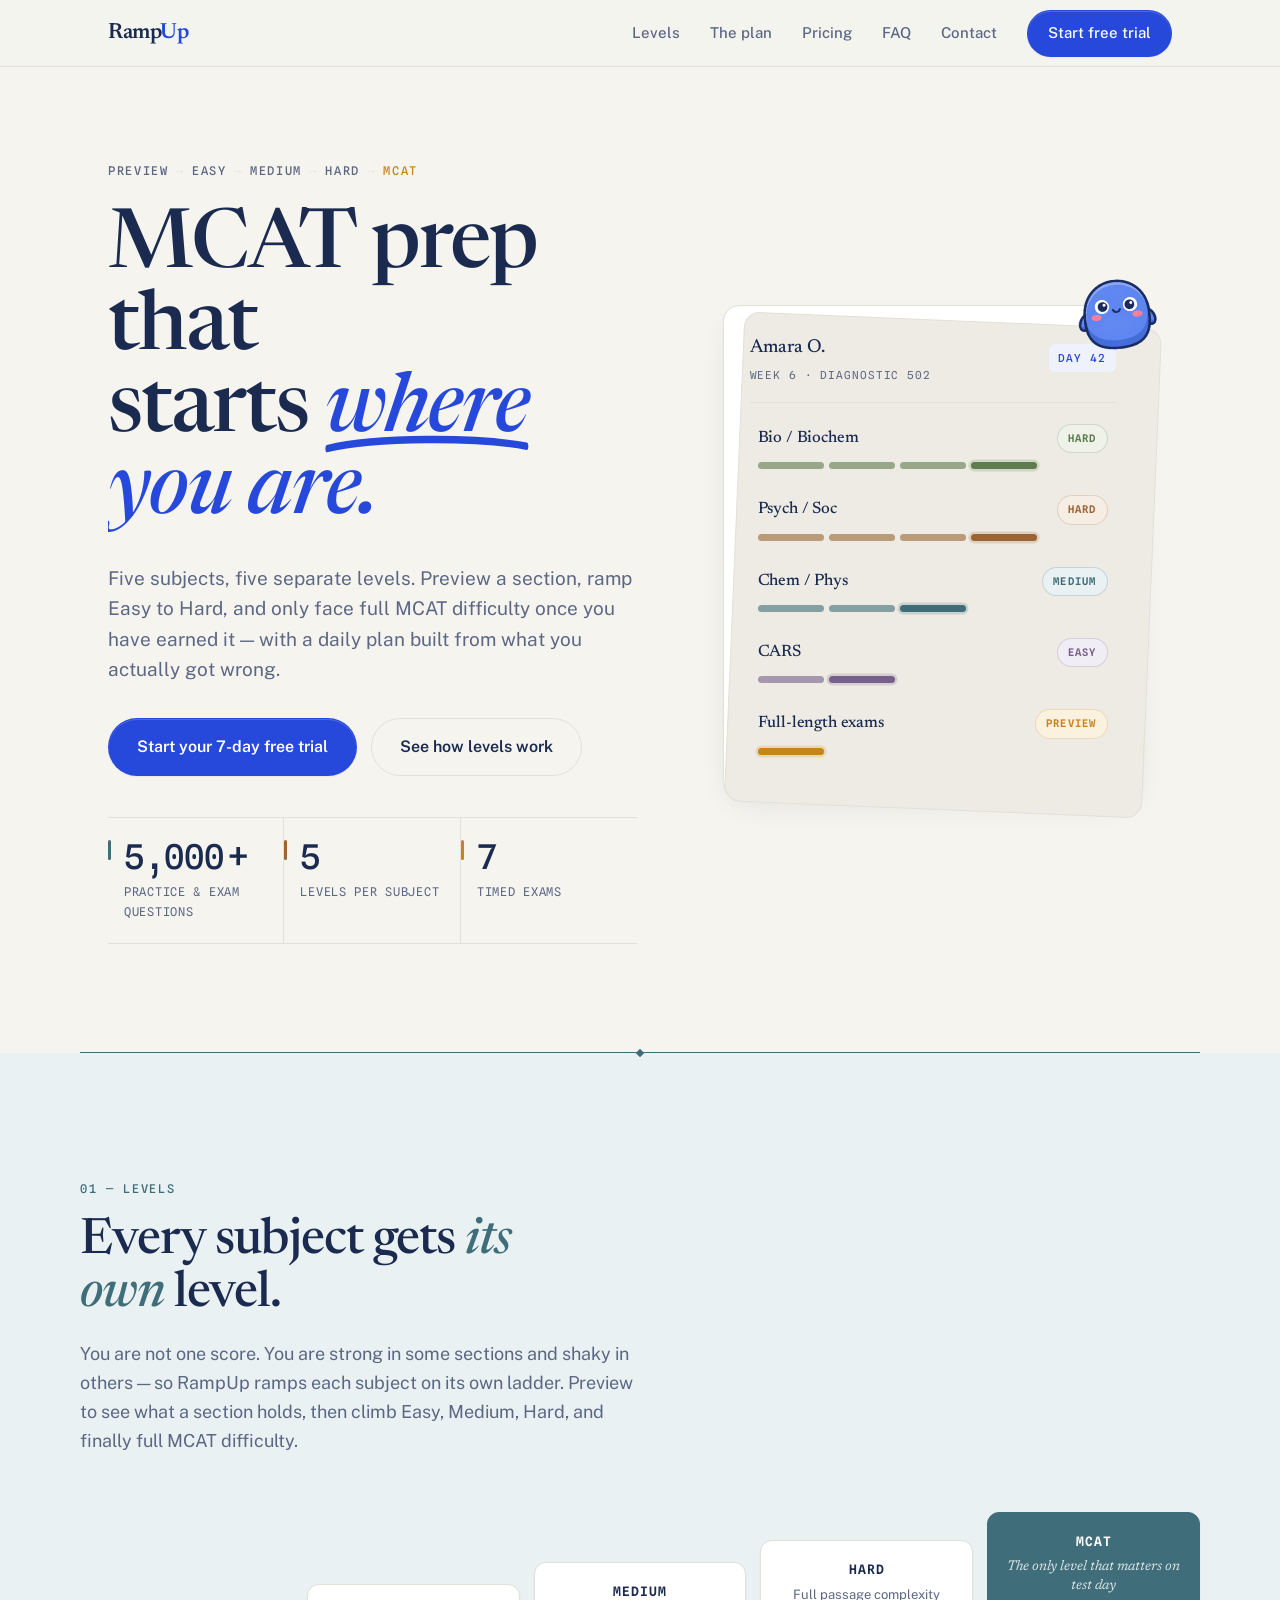
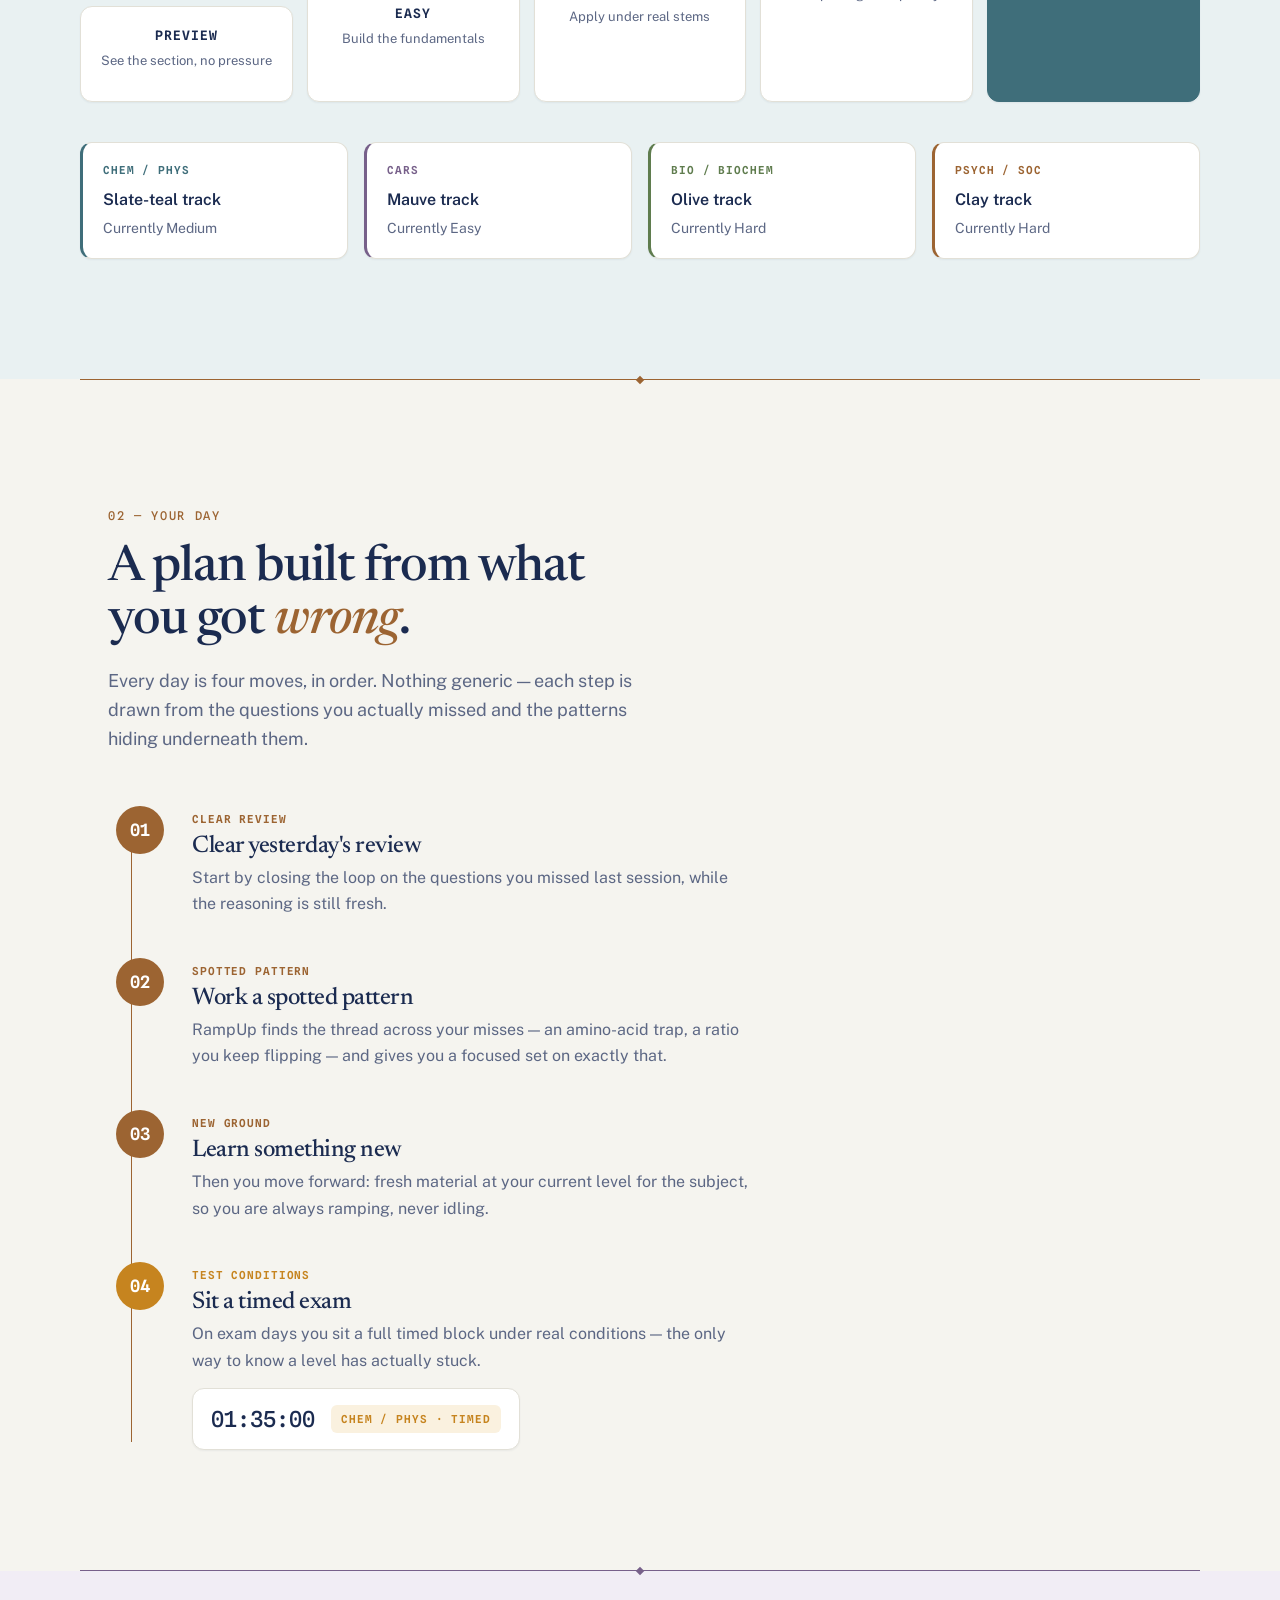
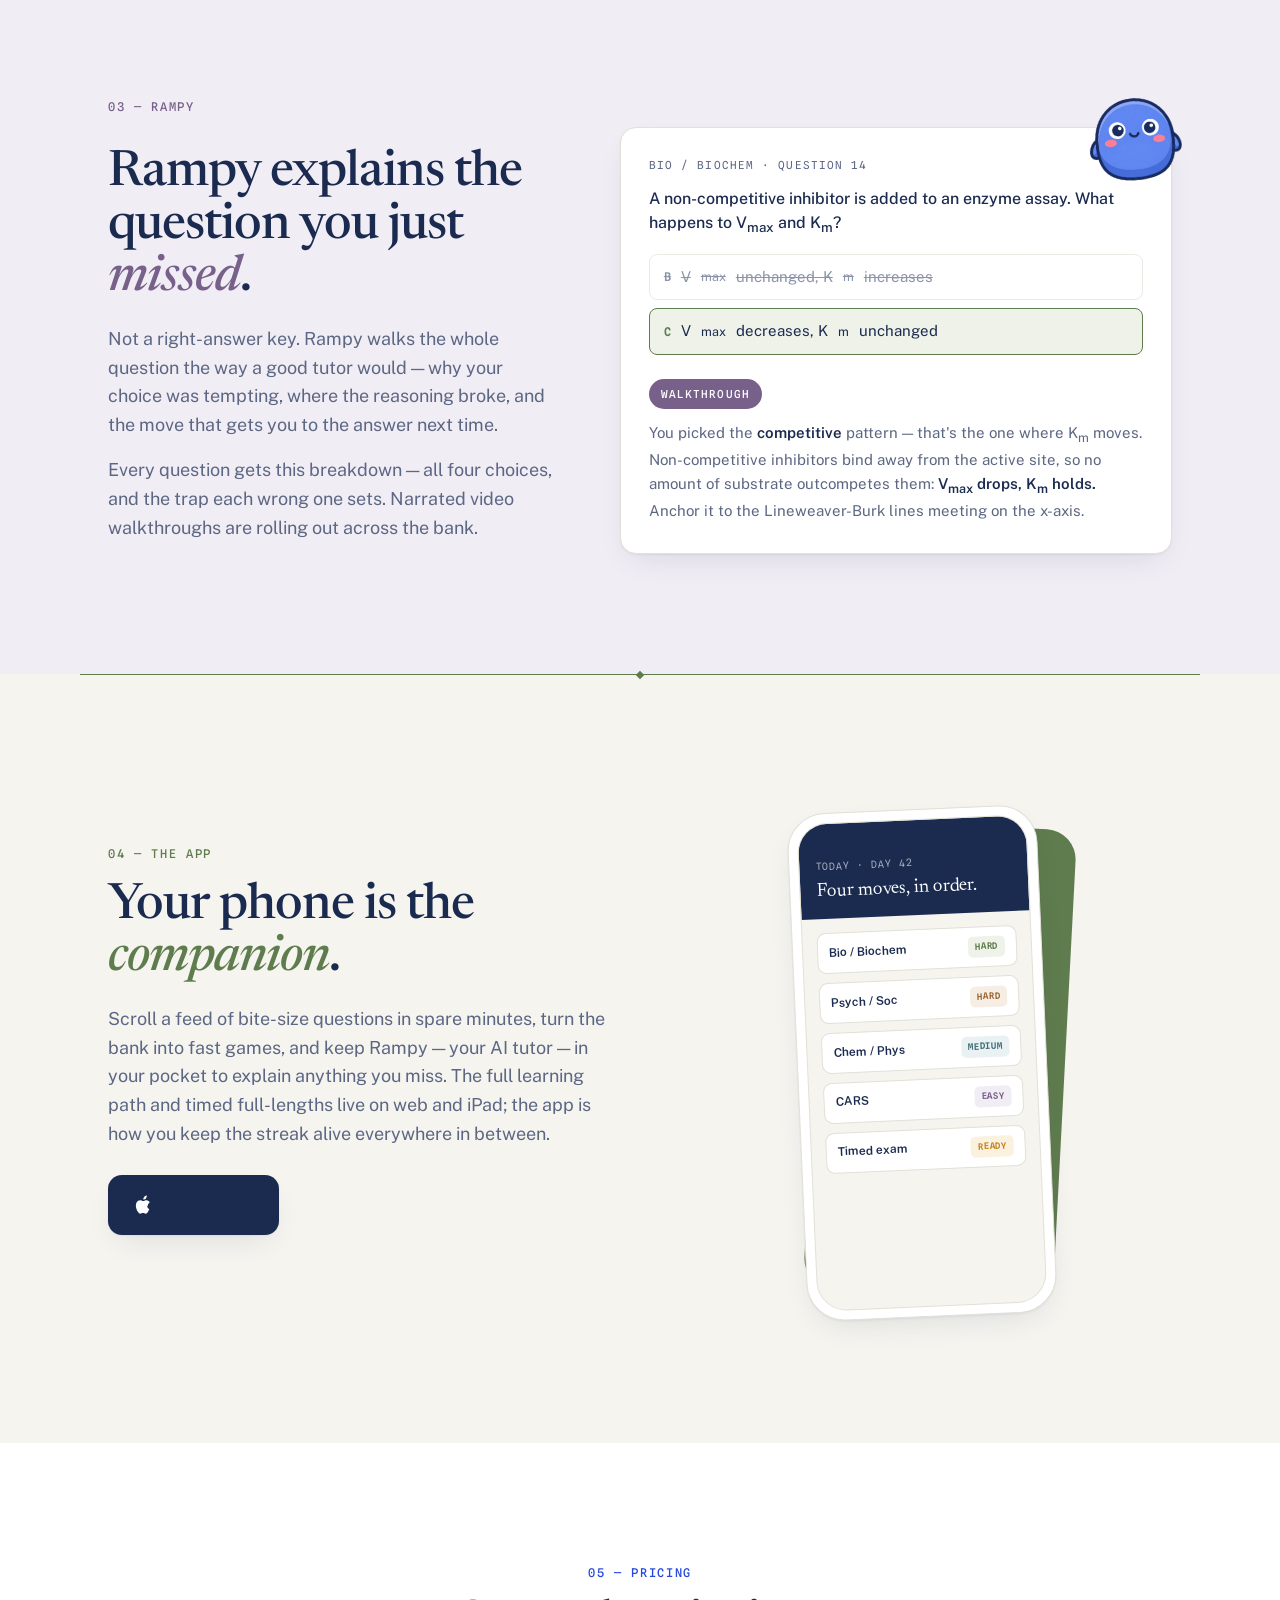
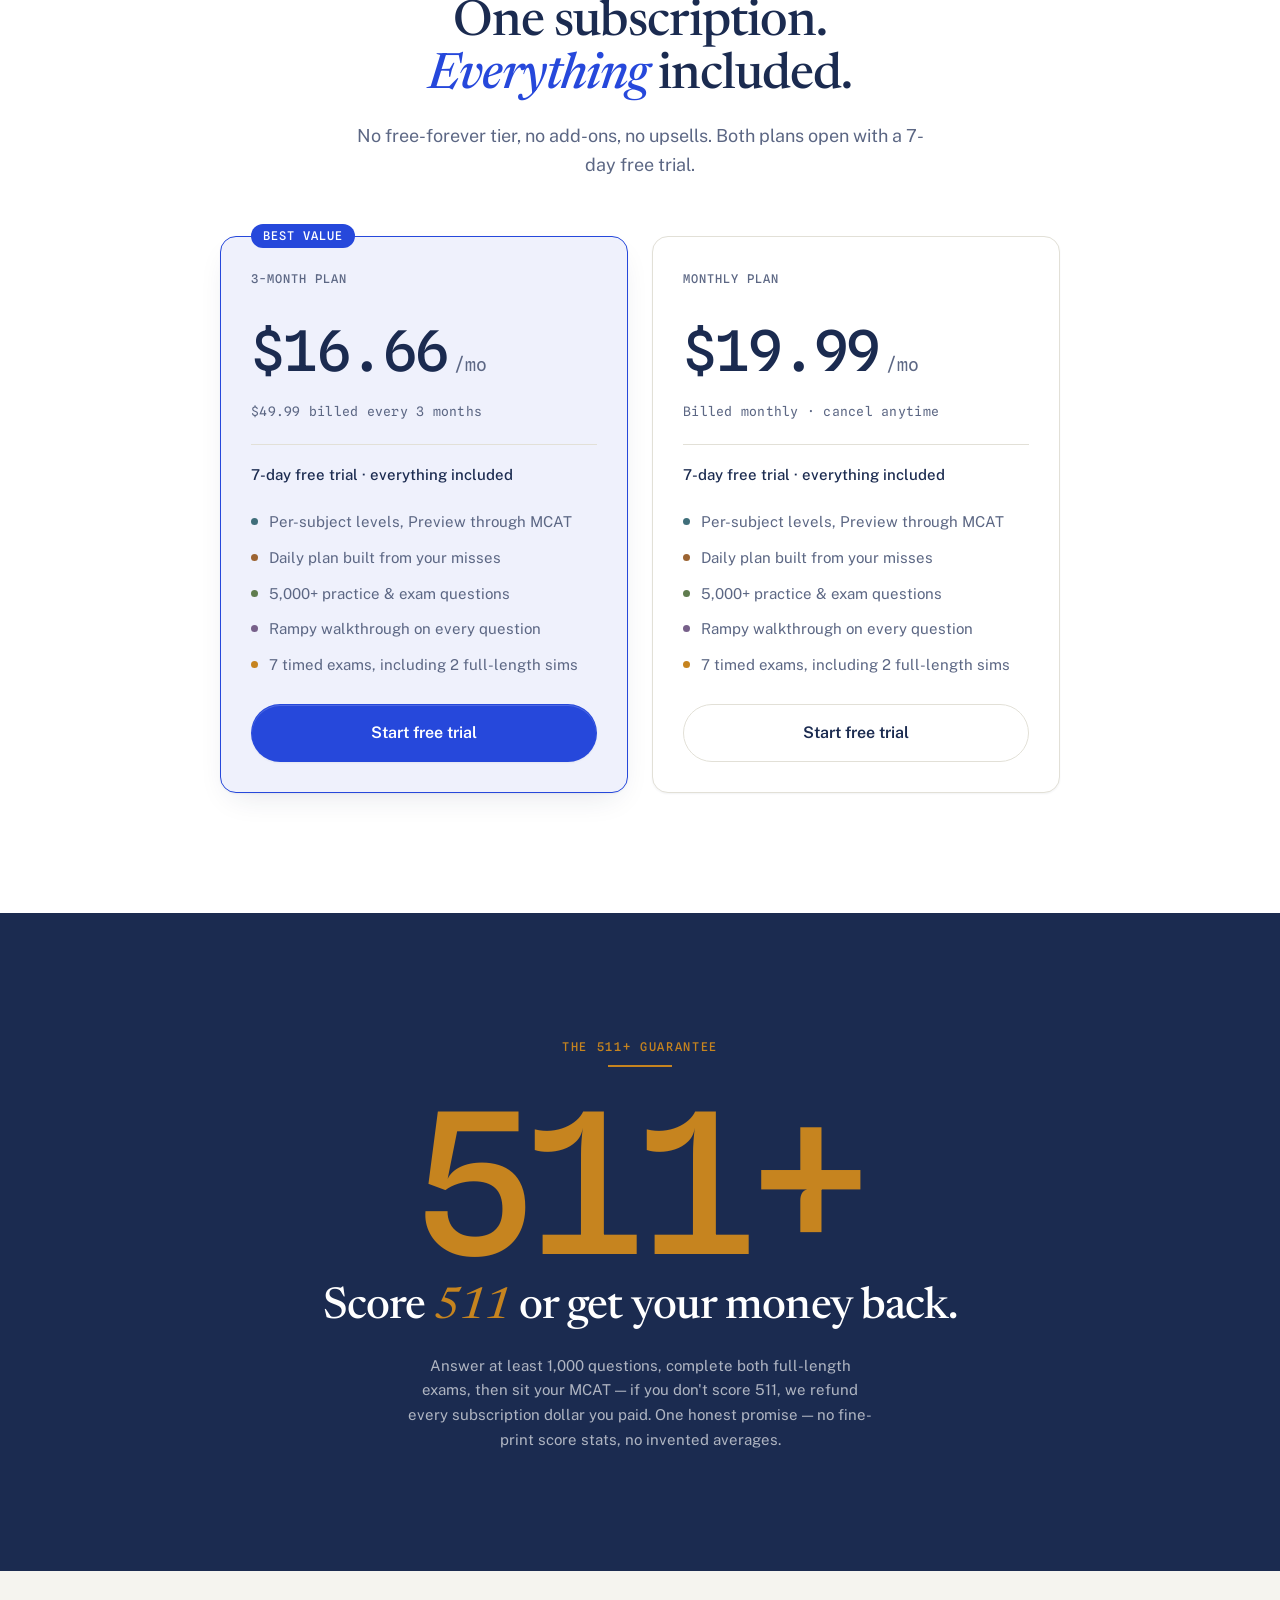
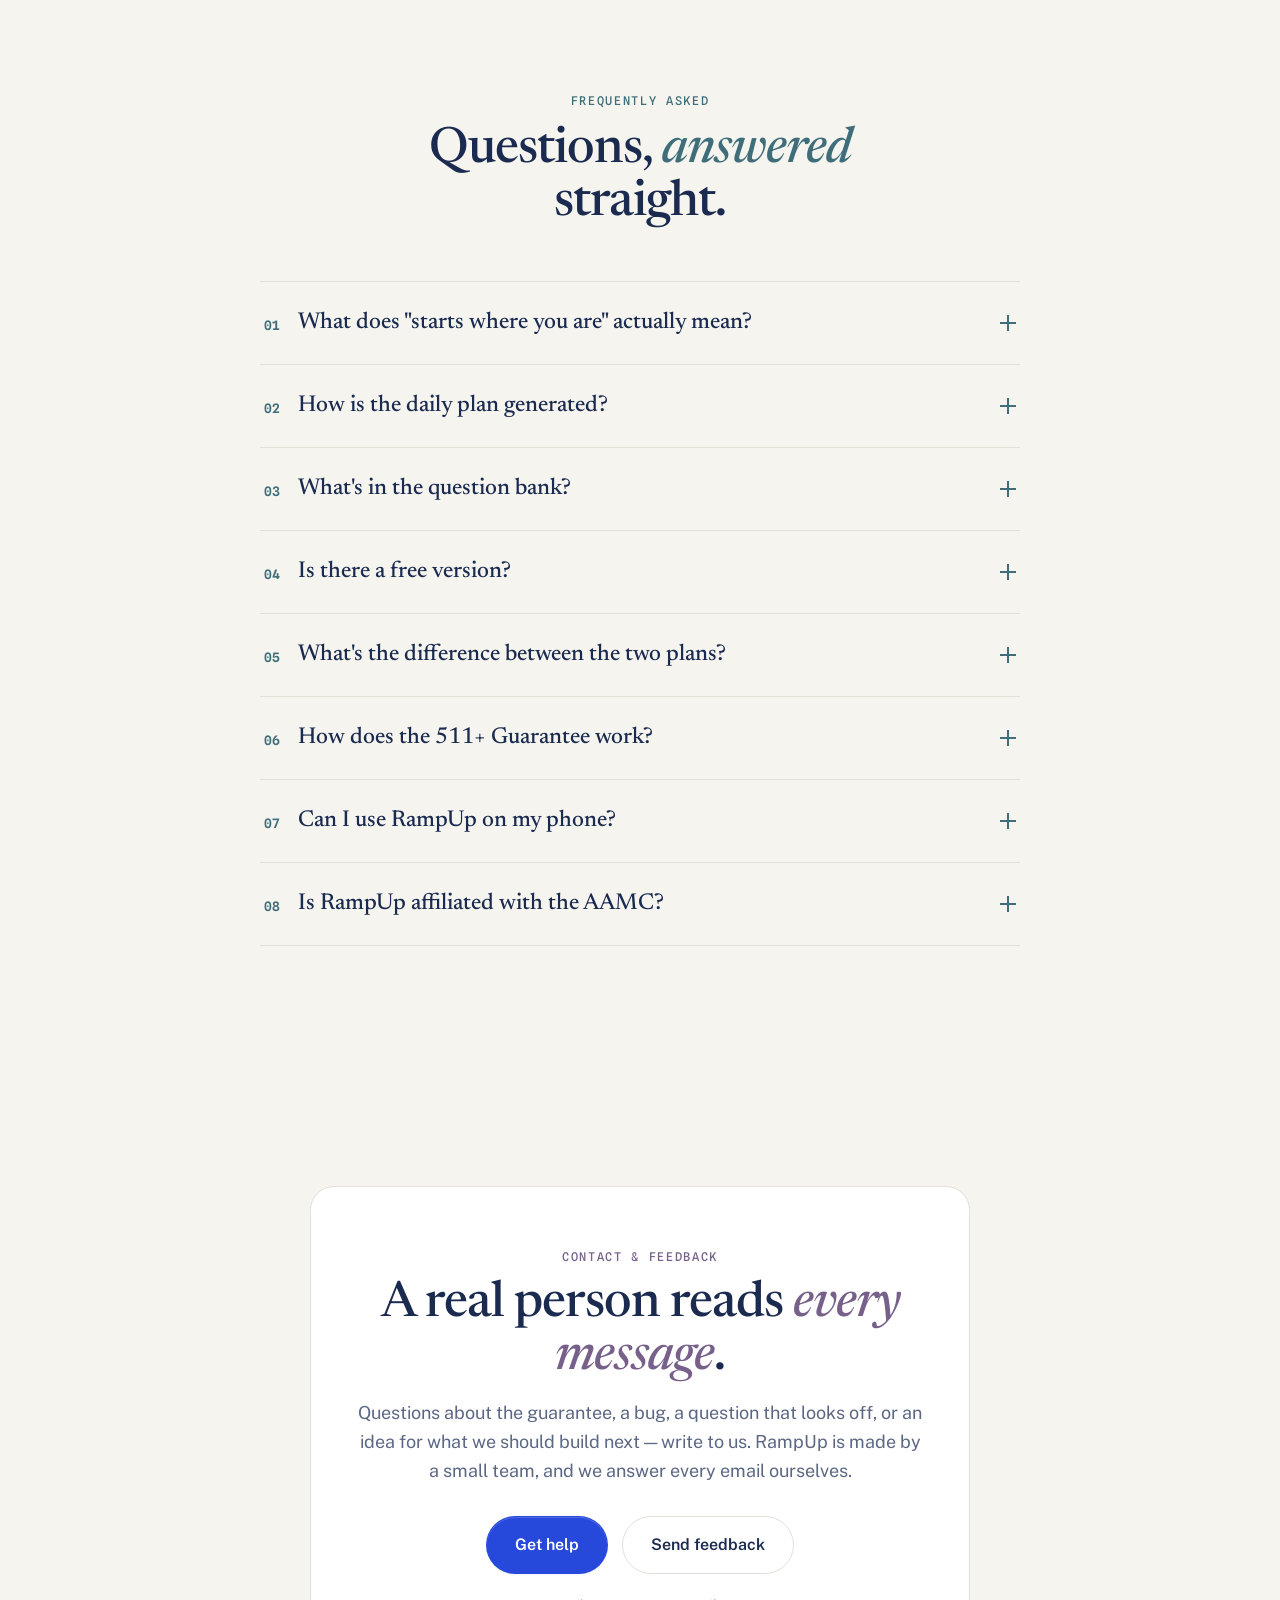
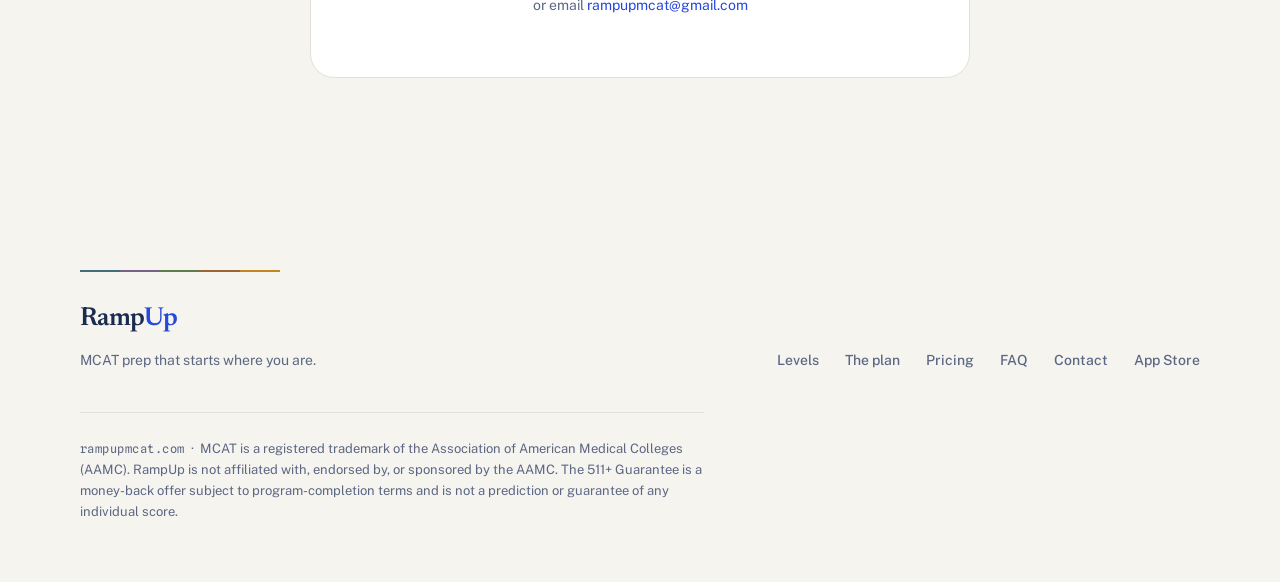
==== commit f7b3ef66: "Hero card: premium level-ladder (serif labels, rounded segments, current-step emphasis, pill tags) C" ====
--- a/index.html
+++ b/index.html
@@ -188,13 +188,14 @@
 .row{padding:13px 8px;border-radius:10px;transition:background .18s var(--ease-out)}
 .row:hover{background:var(--row-tint)}
 .row-top{display:flex;align-items:center;justify-content:space-between;margin-bottom:9px}
-.row .subj{font-size:15px;font-weight:600;color:var(--ink)}
-.chip{font-family:var(--font-mono);font-weight:600;font-size:11px;letter-spacing:.1em;
-  padding:5px 9px;border-radius:6px;background:var(--row-tint);color:var(--acc)}
-.segs{display:flex;gap:3px}
-.seg{height:6px;flex:1;border-radius:3px;background:var(--well);transform-origin:left}
+.row .subj{font-family:var(--font-display);font-size:16.5px;font-weight:500;color:var(--ink);letter-spacing:-.01em}
+.chip{font-family:var(--font-mono);font-weight:600;font-size:10.5px;letter-spacing:.12em;
+  padding:5px 10px;border-radius:999px;background:var(--row-tint);color:var(--acc);border:1px solid color-mix(in srgb,var(--acc) 22%,transparent)}
+.segs{display:flex;gap:5px}
+.seg{height:7px;flex:1;border-radius:4px;background:var(--well);transform-origin:left}
 .seg.on{background:var(--acc)}
-.seg.past{opacity:.6}
+.seg.past{opacity:.42}
+.seg.on:not(.past){box-shadow:0 0 0 2.5px color-mix(in srgb,var(--acc) 20%,transparent)}
 .js .seg.on{transform:scaleX(.4);opacity:.5;
   transition:transform .5s var(--ease-out),opacity .5s var(--ease-out)}
 .js .seg.on.fill{transform:scaleX(1);opacity:1}
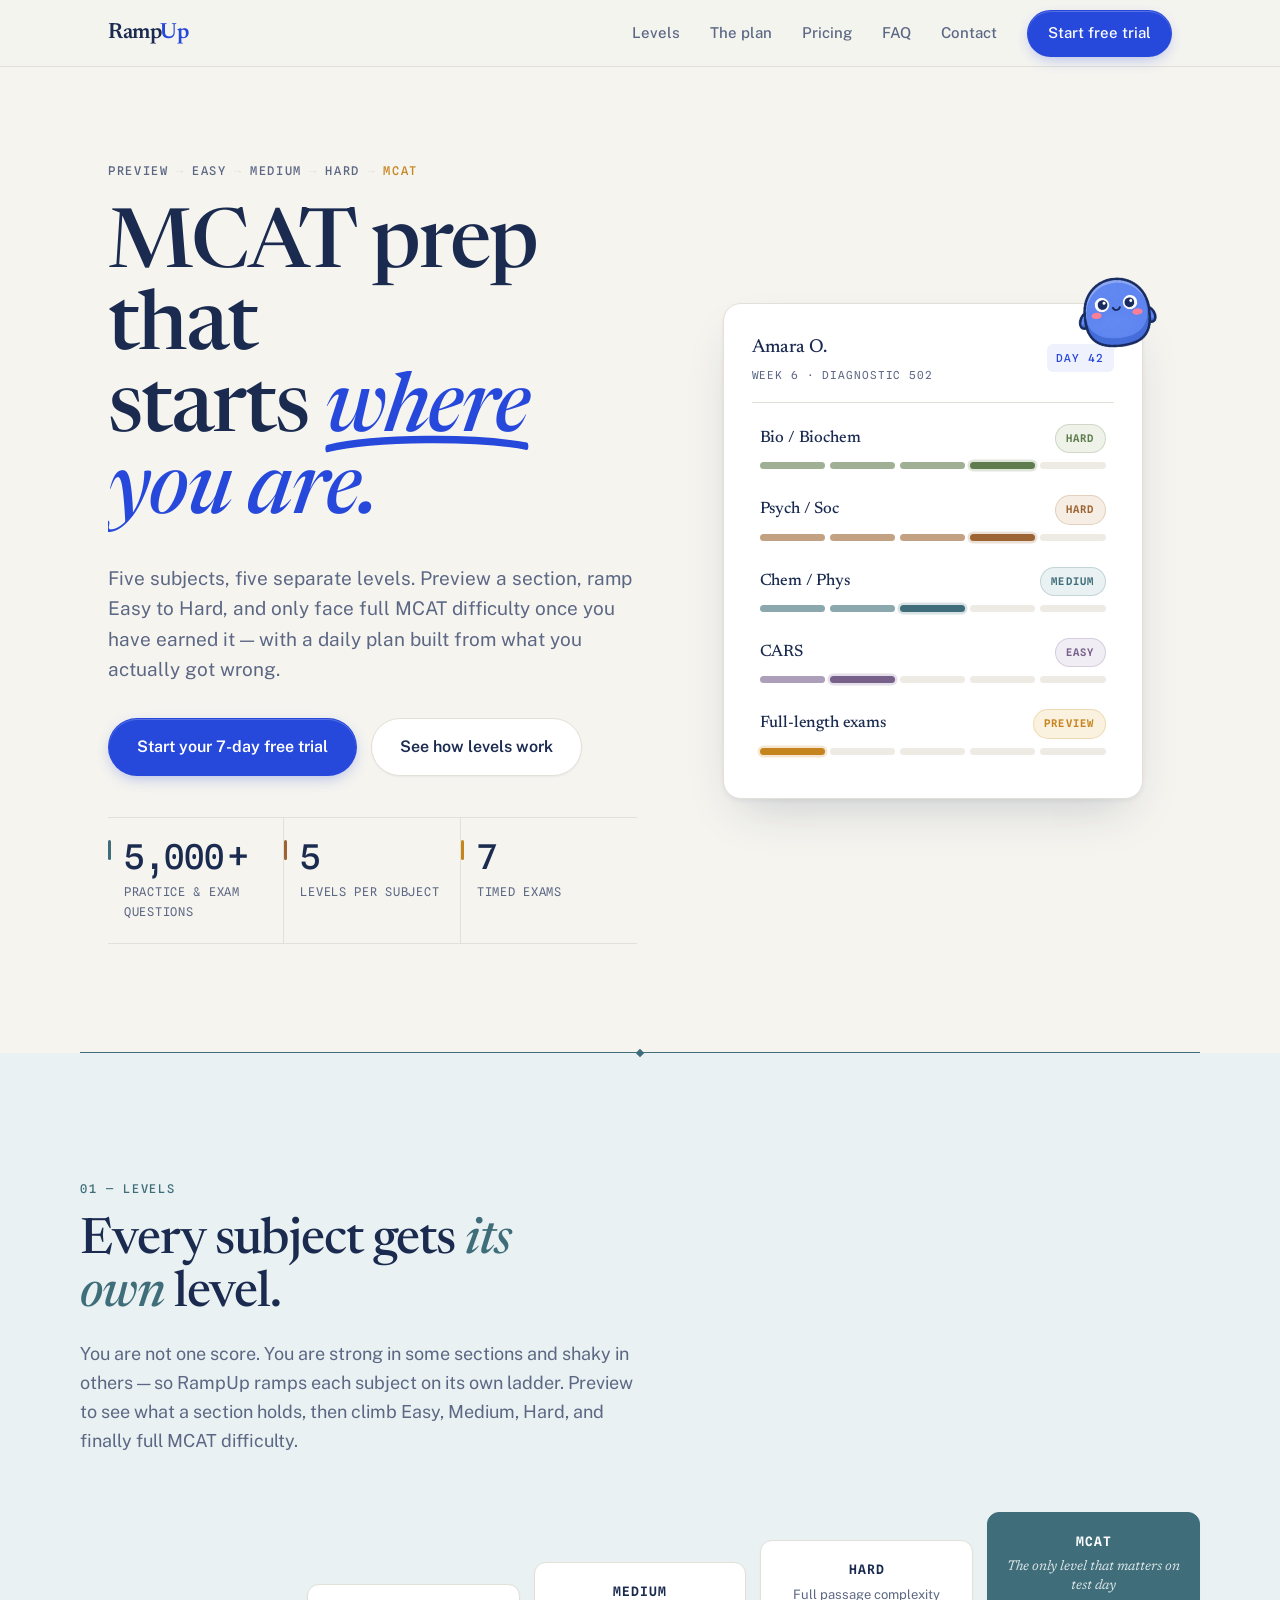
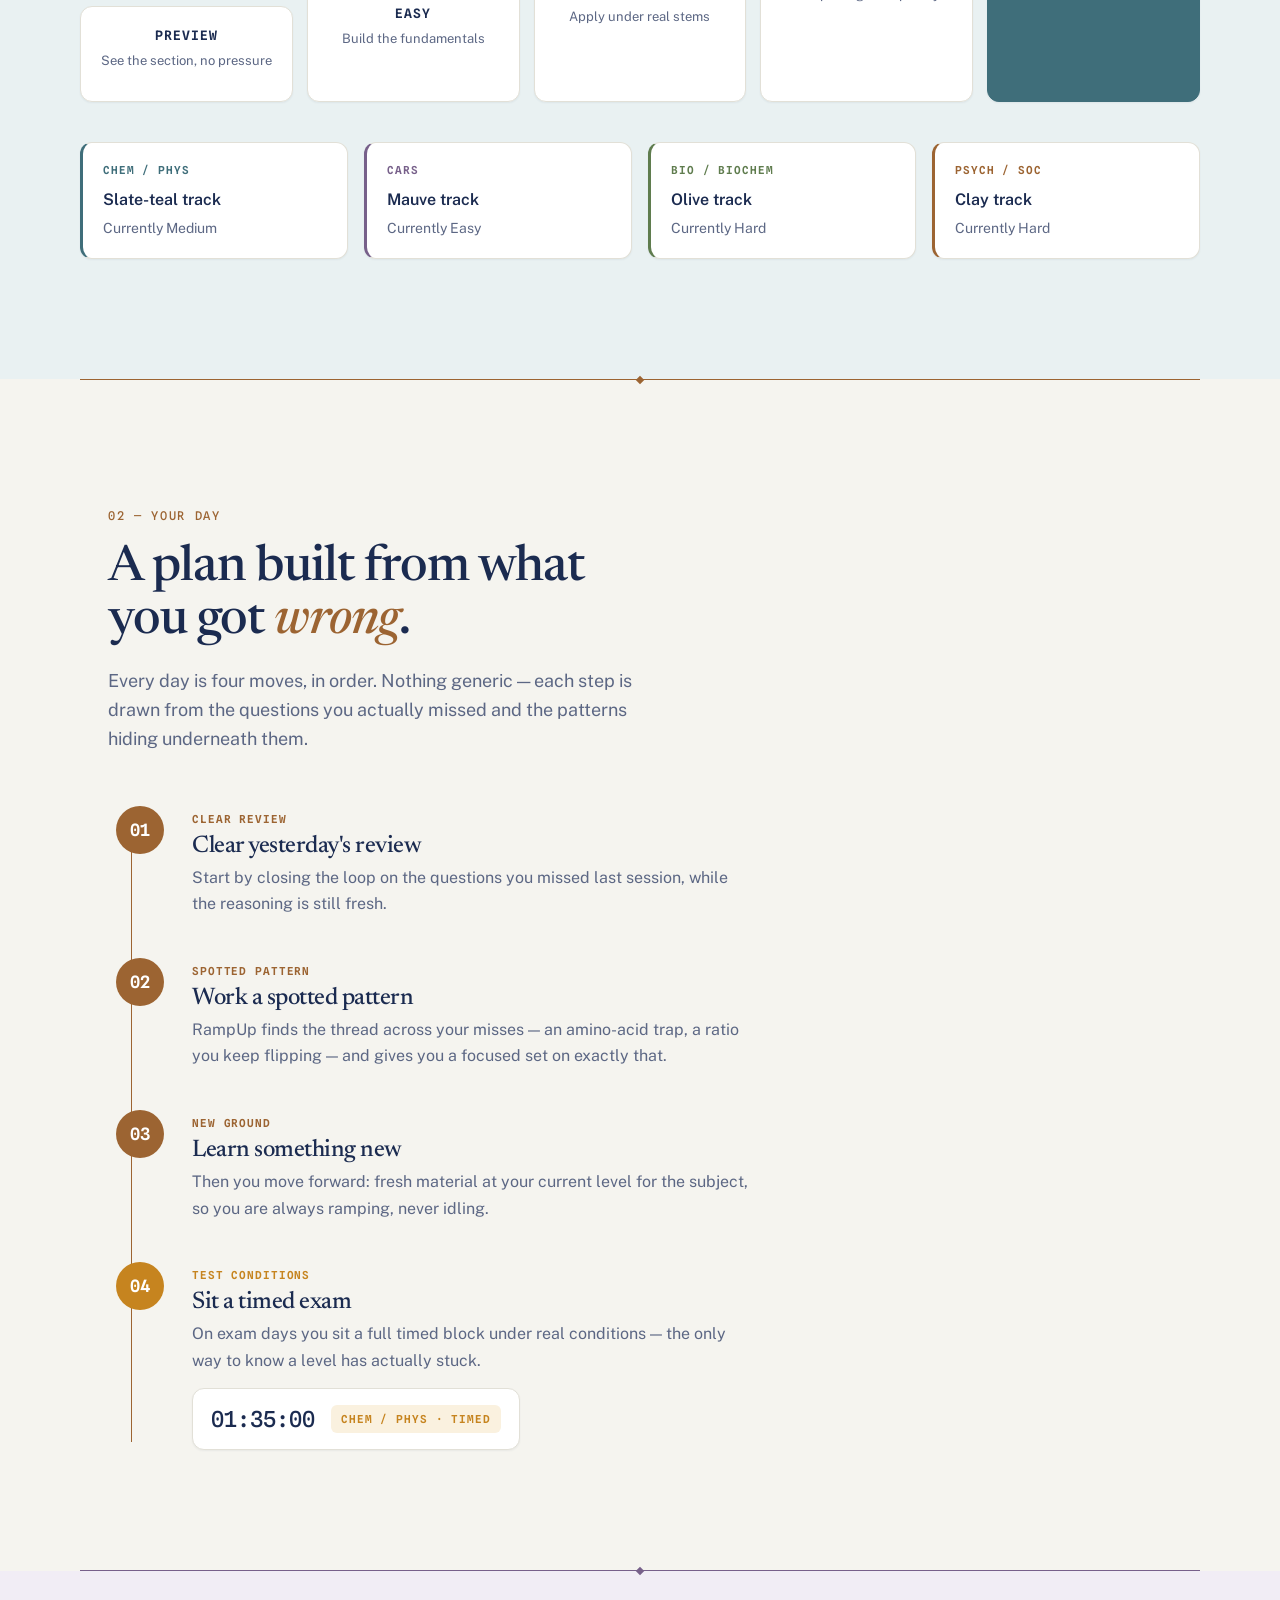
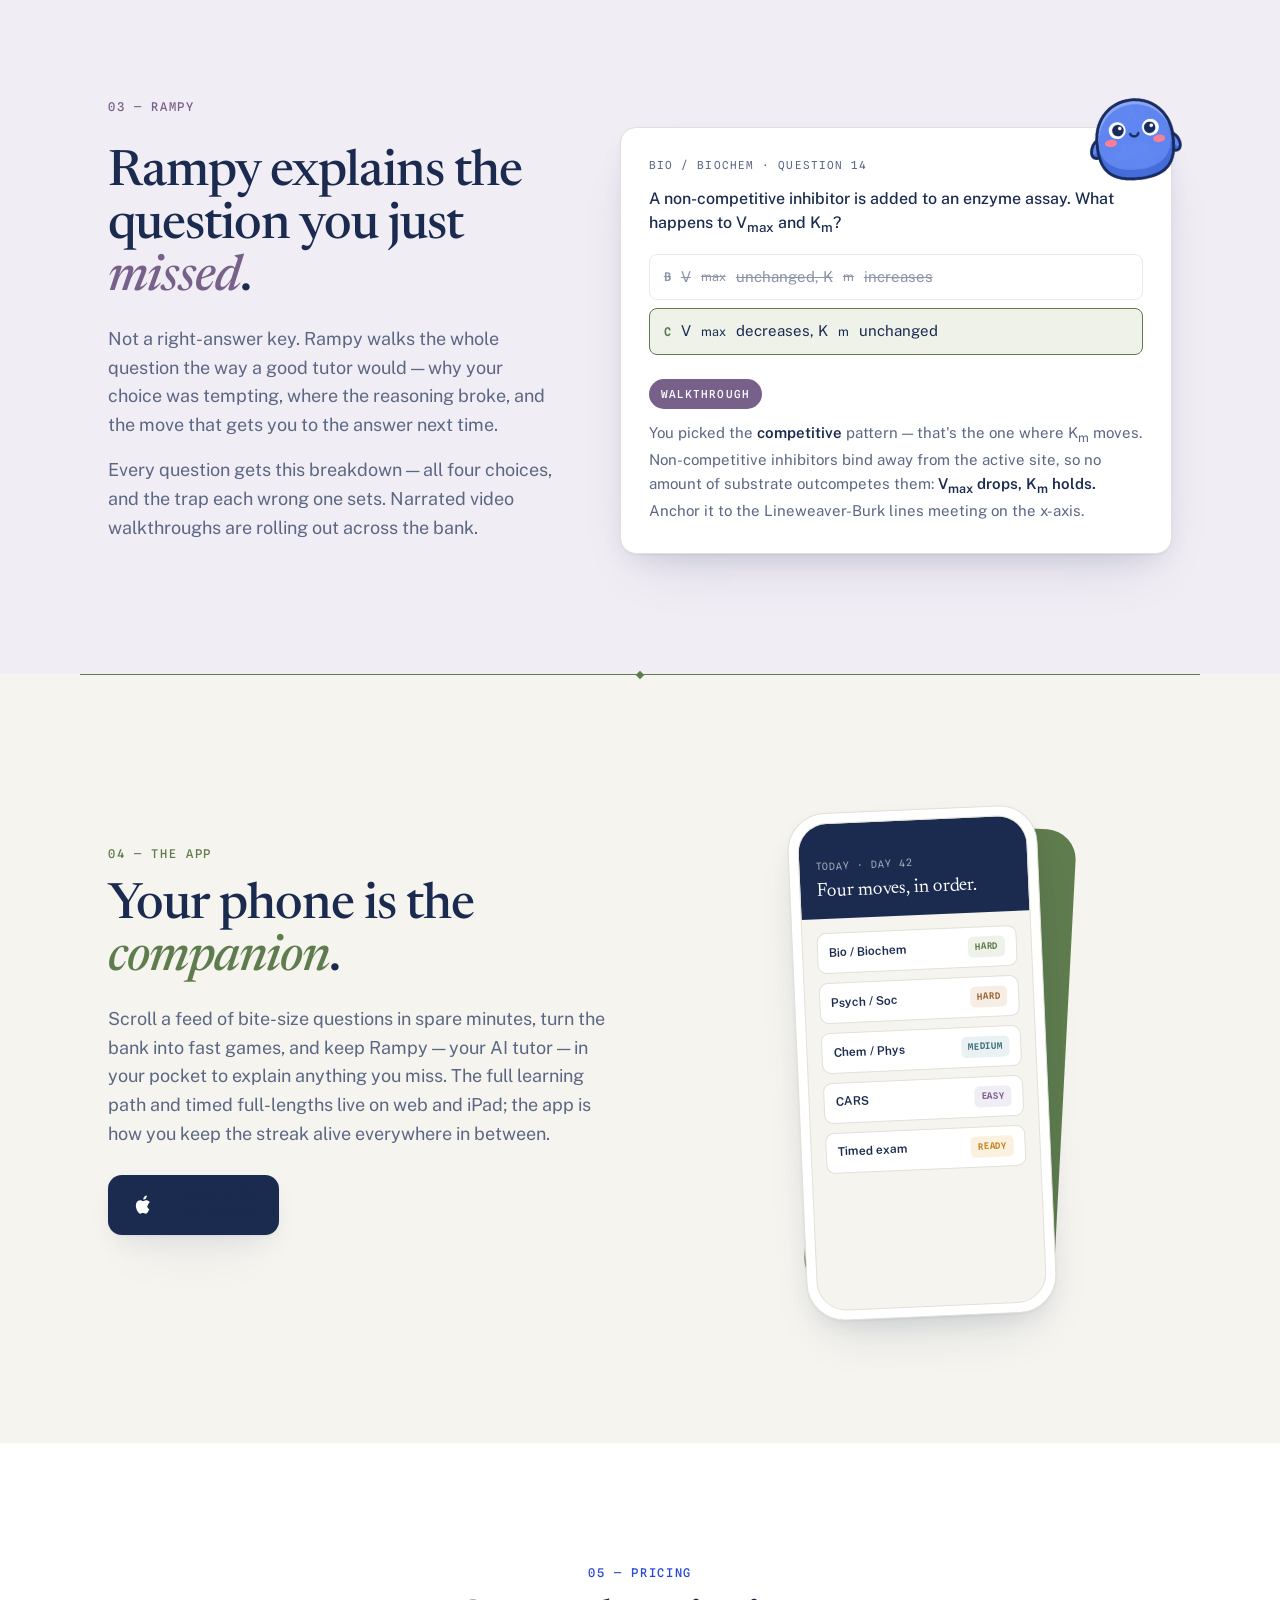
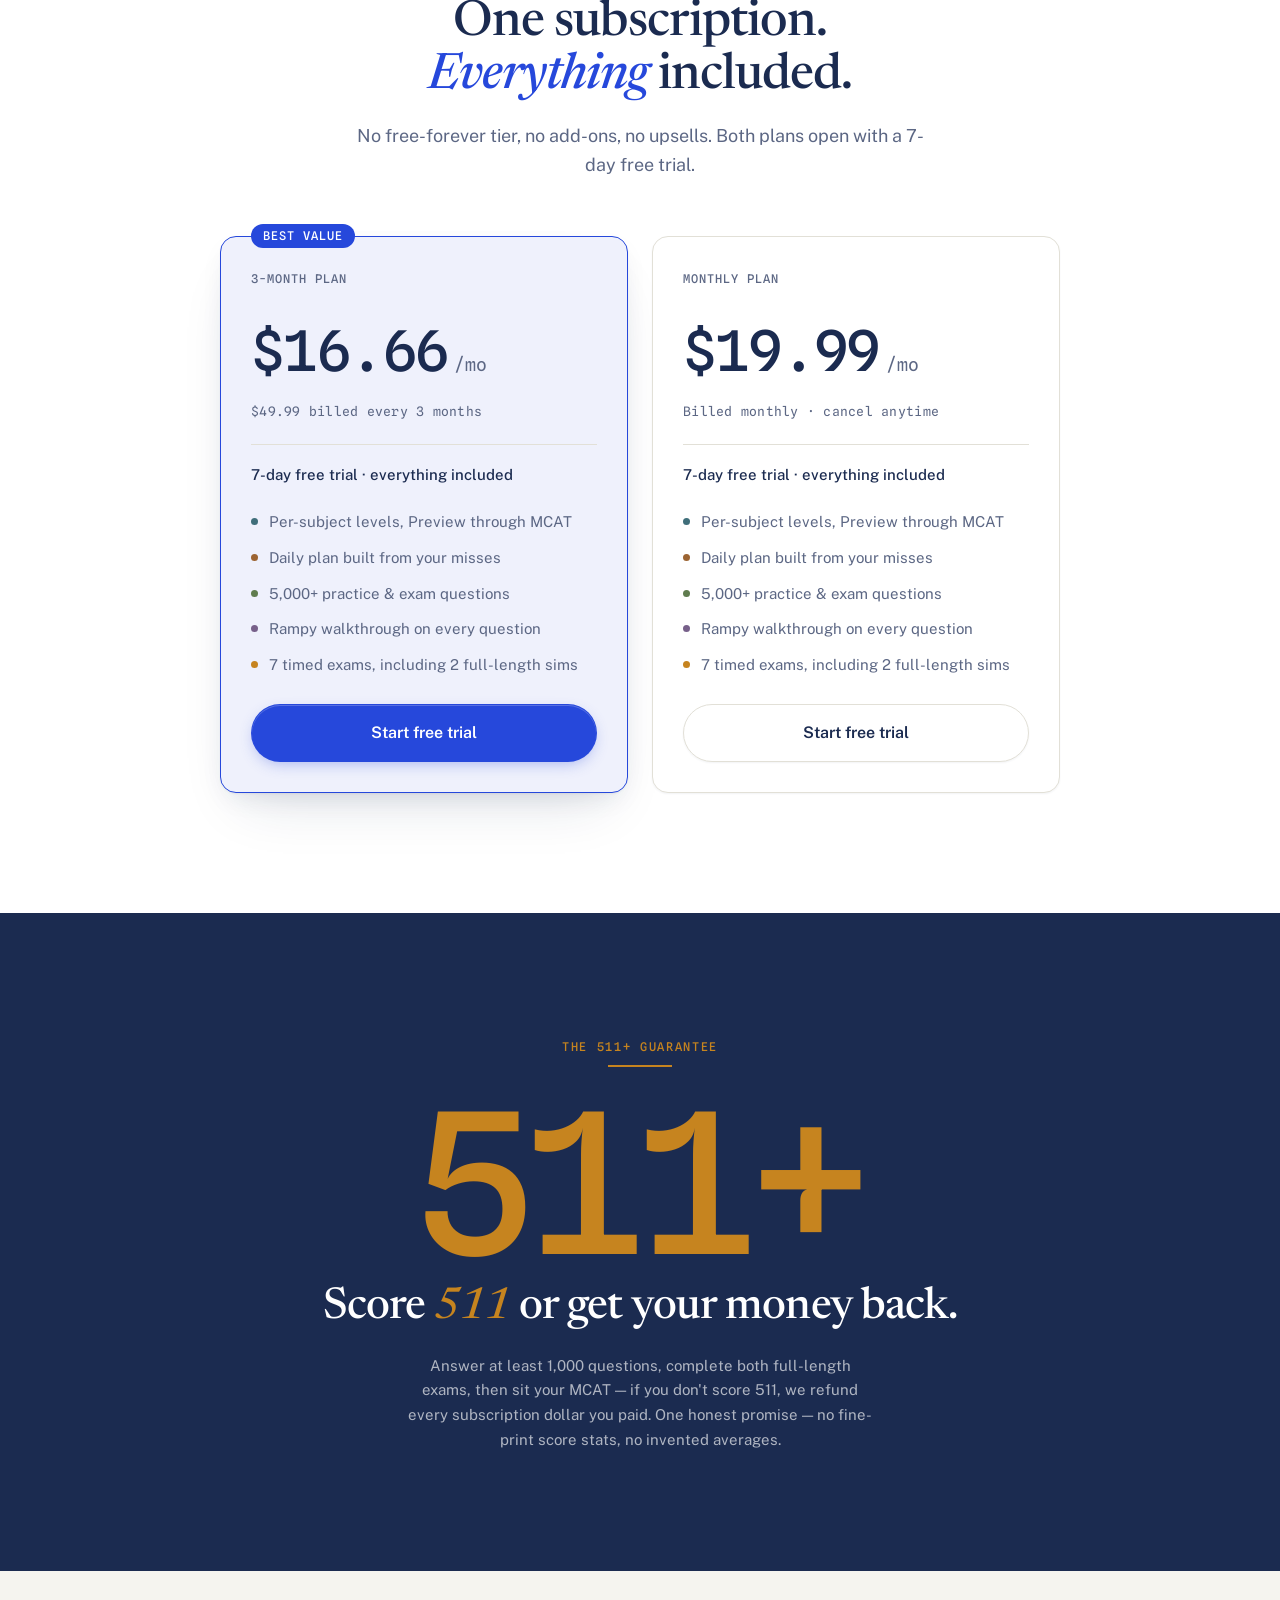
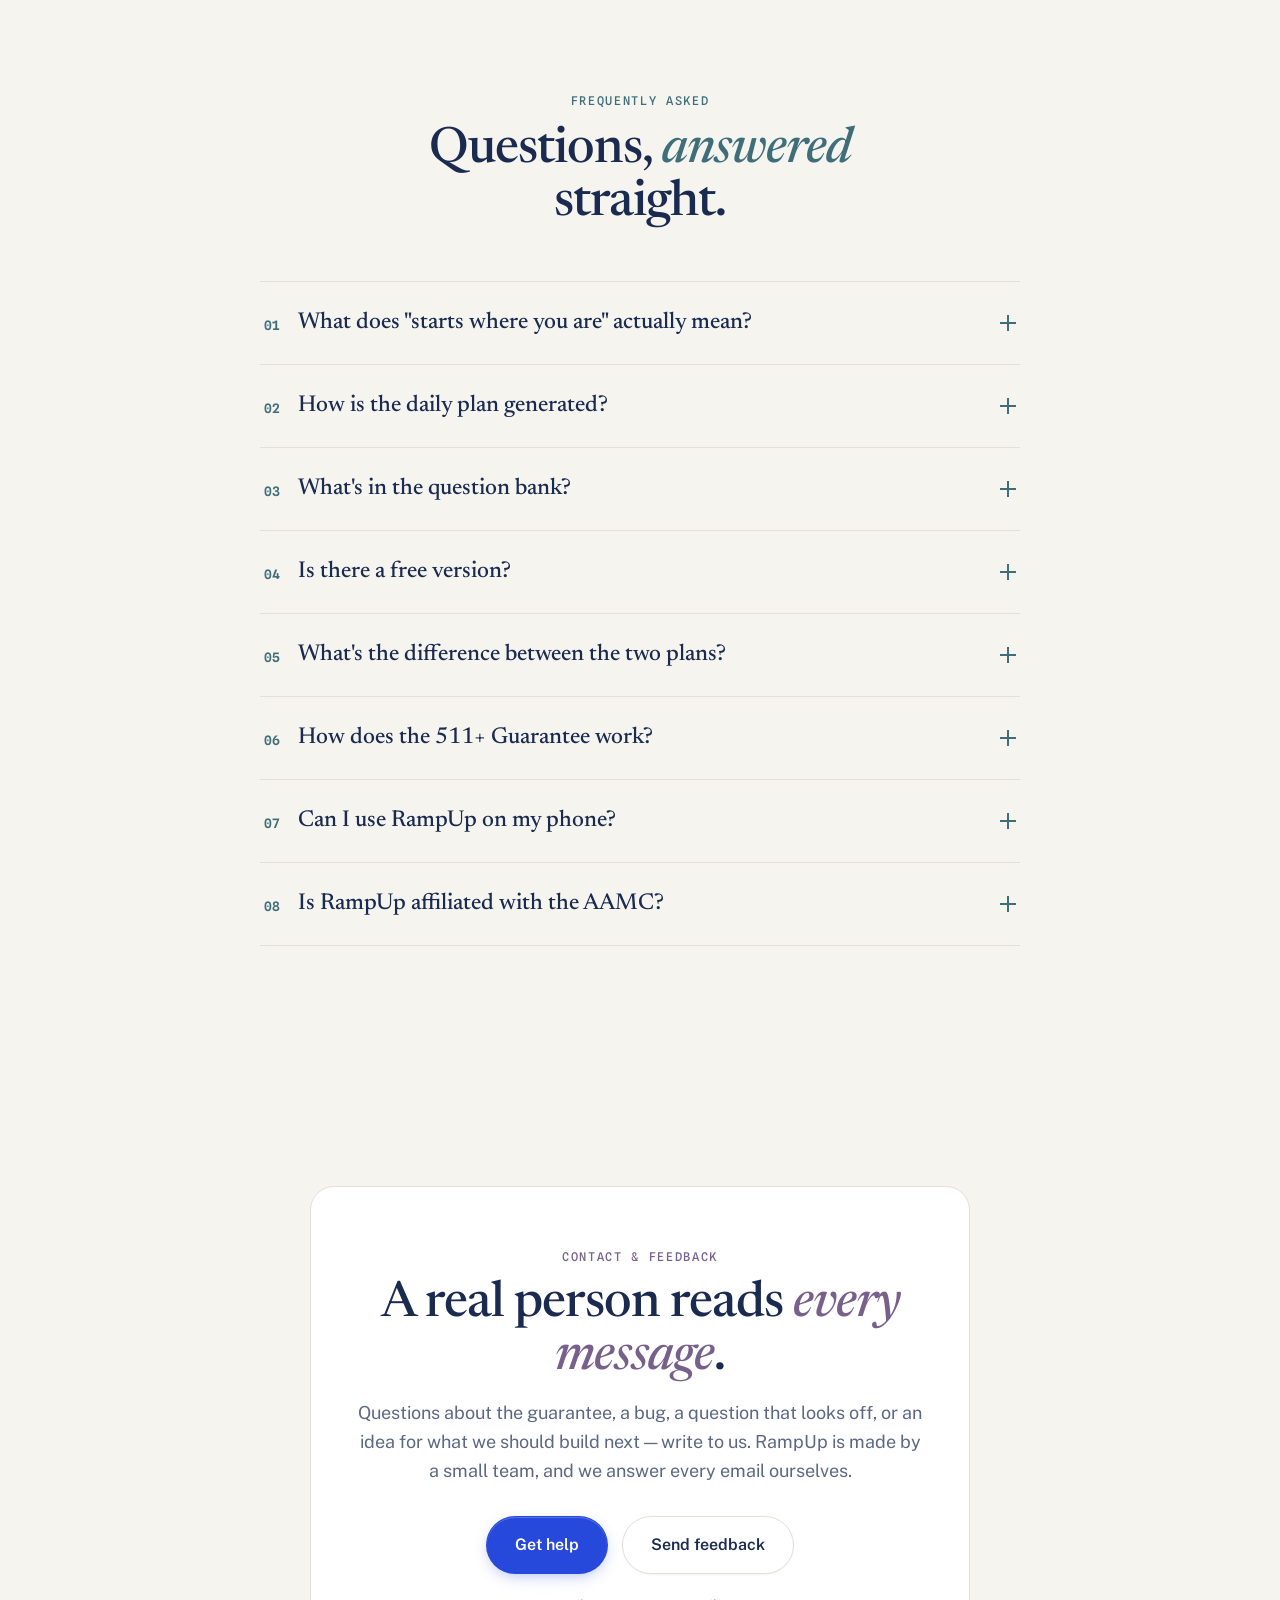
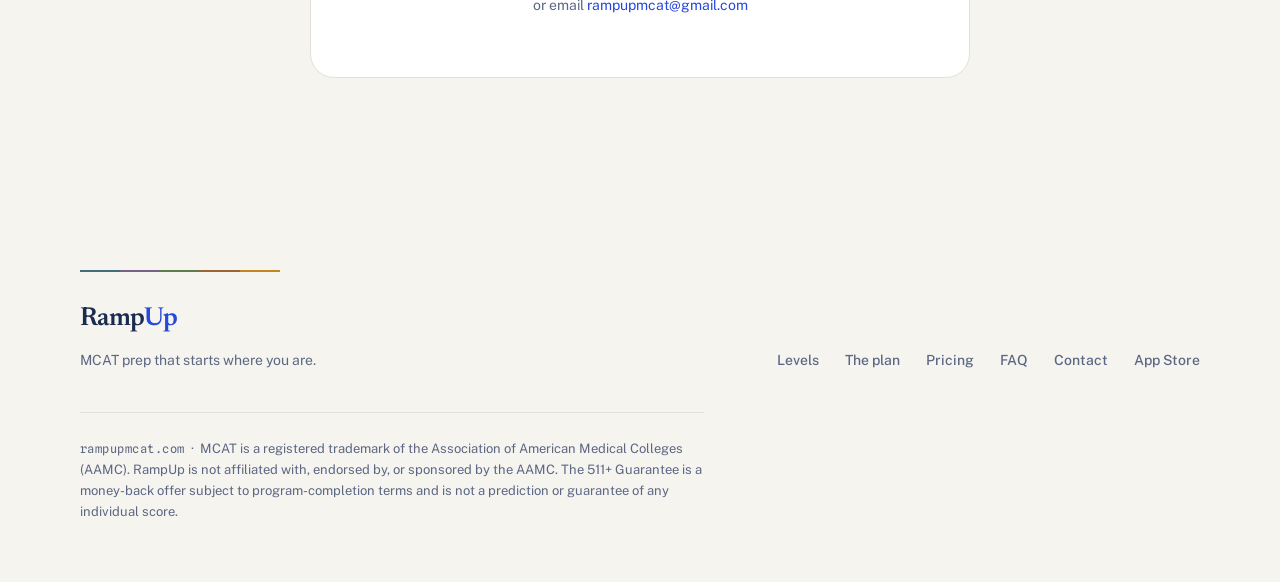
==== commit bd4c9cf7: "Landing premium pass: kill tilted card back-sheet (real crooked fix) + float shadow; richer buttons " ====
--- a/index.html
+++ b/index.html
@@ -57,7 +57,8 @@
   --amber:#C6841F; --amber-tint:#FAF1DF;
   --teal:#3F6E7A;  --teal-tint:#E9F1F2;
   --shadow-1:0 1px 2px rgba(27,43,80,.06);
-  --shadow-2:0 1px 2px rgba(27,43,80,.06),0 12px 32px -12px rgba(27,43,80,.14);
+  --shadow-2:0 1px 2px rgba(27,43,80,.05),0 10px 28px -10px rgba(27,43,80,.13),0 28px 56px -24px rgba(27,43,80,.16);
+  --shadow-3:0 2px 6px rgba(27,43,80,.08),0 18px 44px -14px rgba(27,43,80,.24);
   --ease-out:cubic-bezier(.22,1,.36,1);
   --ease-inout:cubic-bezier(.65,0,.35,1);
   --font-display:"Newsreader",Georgia,serif;
@@ -108,10 +109,10 @@
   cursor:pointer;transition:transform .2s var(--ease-out),box-shadow .2s var(--ease-out);
   will-change:transform}
 .btn-primary{background:var(--cobalt);color:#fff;
-  box-shadow:inset 0 1px 0 rgba(255,255,255,.18),var(--shadow-1)}
-.btn-primary:hover{box-shadow:inset 0 1px 0 rgba(255,255,255,.18),0 8px 20px -6px rgba(38,72,219,.45)}
-.btn-ghost{background:transparent;color:var(--ink);border-color:var(--hairline)}
-.btn-ghost:hover{border-color:var(--ink)}
+  box-shadow:inset 0 1px 0 rgba(255,255,255,.22),0 5px 16px -5px rgba(38,72,219,.42)}
+.btn-primary:hover{transform:translateY(-2px);box-shadow:inset 0 1px 0 rgba(255,255,255,.22),0 14px 28px -6px rgba(38,72,219,.52)}
+.btn-ghost{background:var(--surface);color:var(--ink);border-color:var(--hairline);box-shadow:var(--shadow-1)}
+.btn-ghost:hover{border-color:var(--ink);transform:translateY(-2px)}
 .btn-block{width:100%}
 
 .pill{display:inline-flex;align-items:center;gap:.4em;
@@ -172,11 +173,10 @@
 /* ---------- level card (centerpiece) ---------- */
 .card-stage{position:relative;display:flex;justify-content:center;padding:8px 6px 6px}
 .level-card{position:relative;width:100%;max-width:420px;background:var(--surface);
-  border:1px solid var(--hairline);border-radius:16px;box-shadow:var(--shadow-2);
-  transform:none;padding:26px 26px 28px;z-index:2}
-.level-card::before{content:"";position:absolute;inset:14px -10px -14px 10px;
-  background:var(--well);border:1px solid var(--hairline);border-radius:16px;
-  transform:rotate(2.4deg);z-index:-1}
+  border:1px solid var(--hairline);border-radius:18px;
+  box-shadow:0 2px 4px rgba(27,43,80,.05),0 22px 48px -18px rgba(27,43,80,.22);
+  transform:none;padding:28px 28px 30px;z-index:2}
+.level-card::before{content:none}
 .lc-head{display:flex;align-items:center;justify-content:space-between;
   padding-bottom:18px;border-bottom:1px solid var(--hairline);margin-bottom:8px}
 .lc-head .who{font-family:var(--font-display);font-size:19px;font-weight:500}
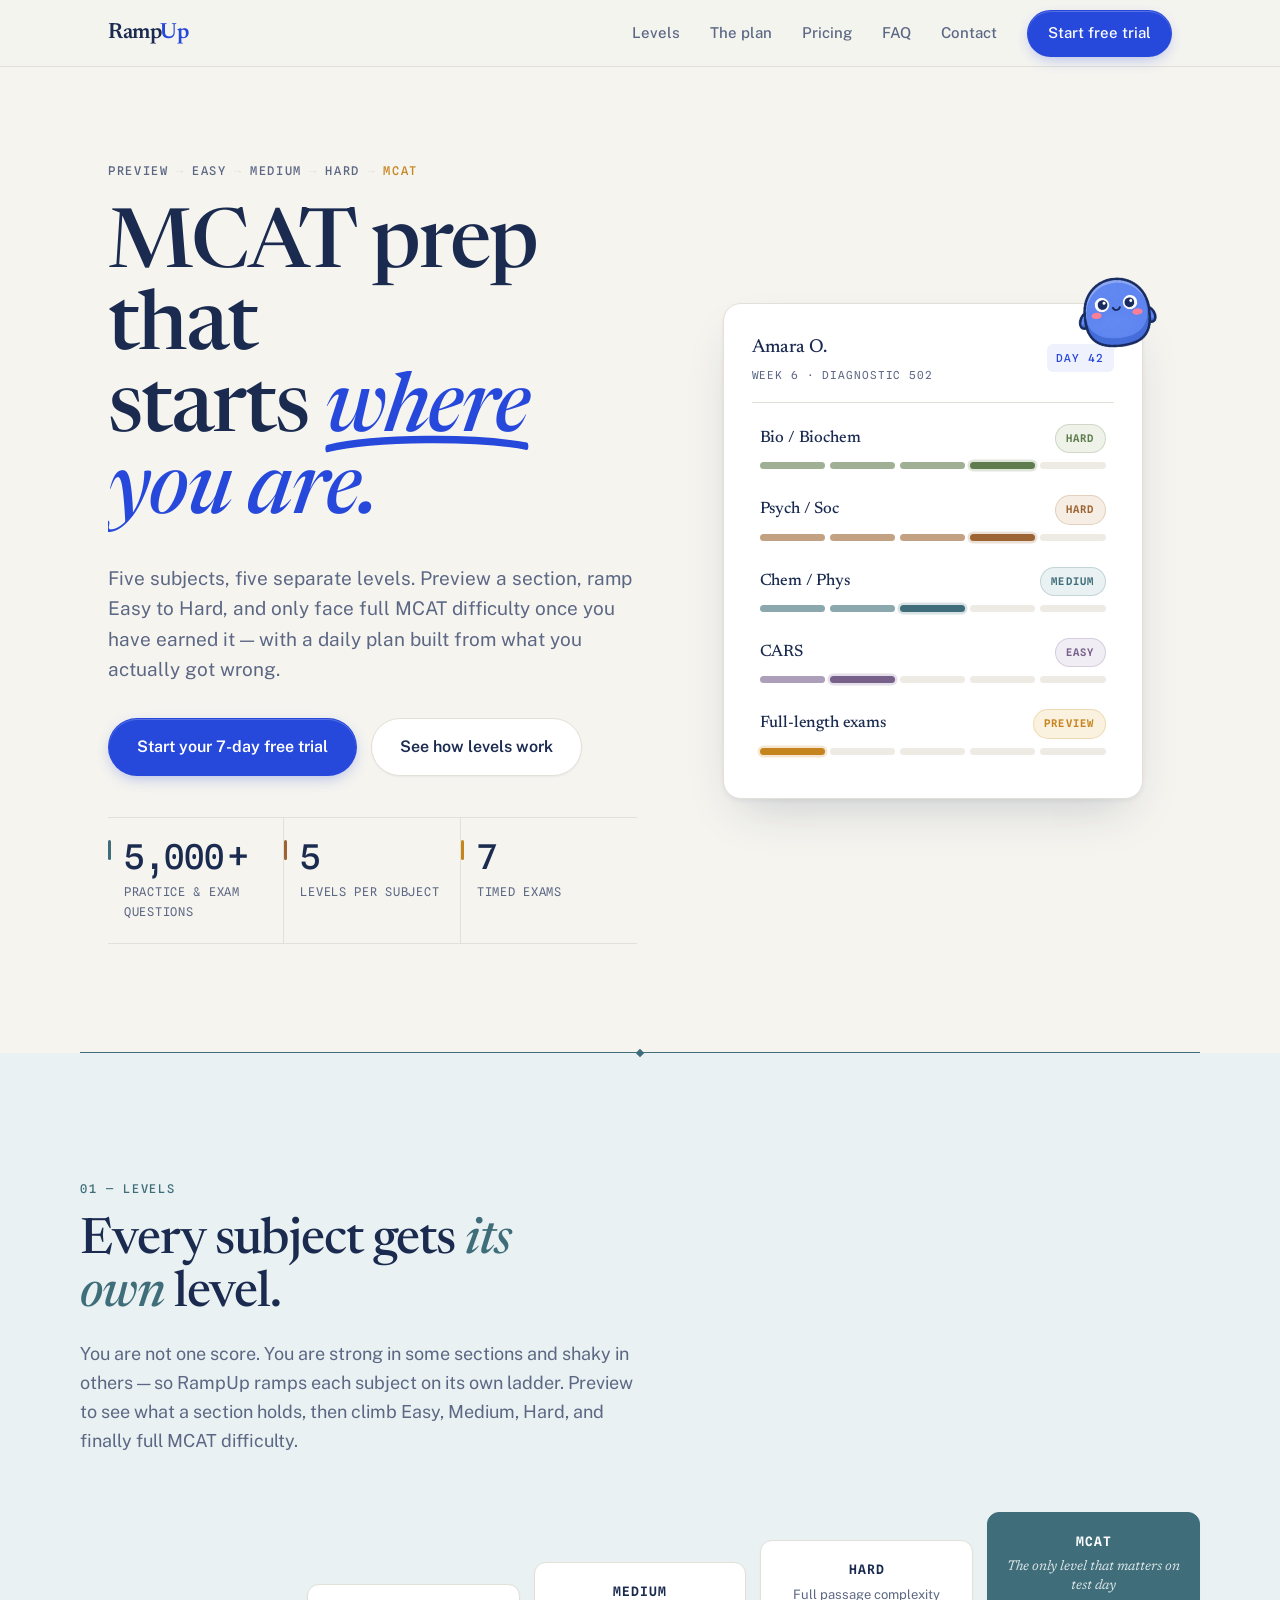
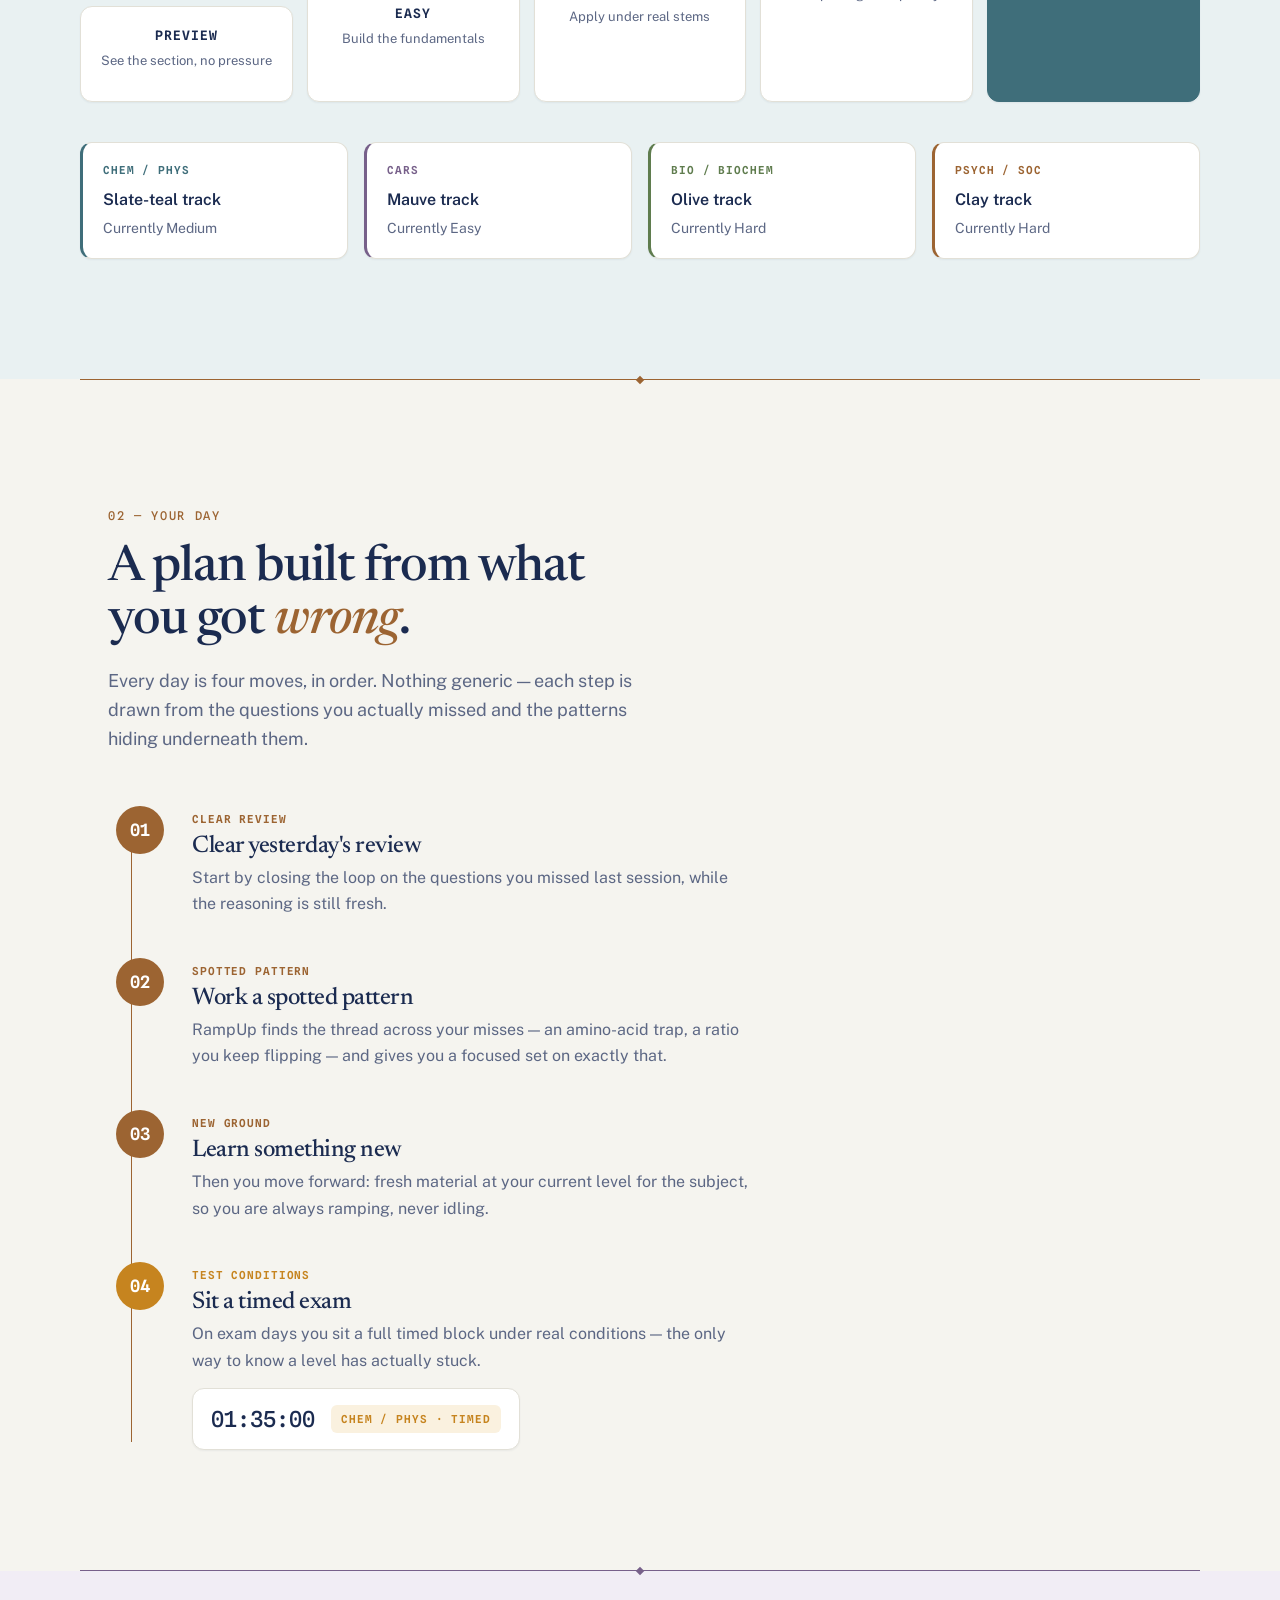
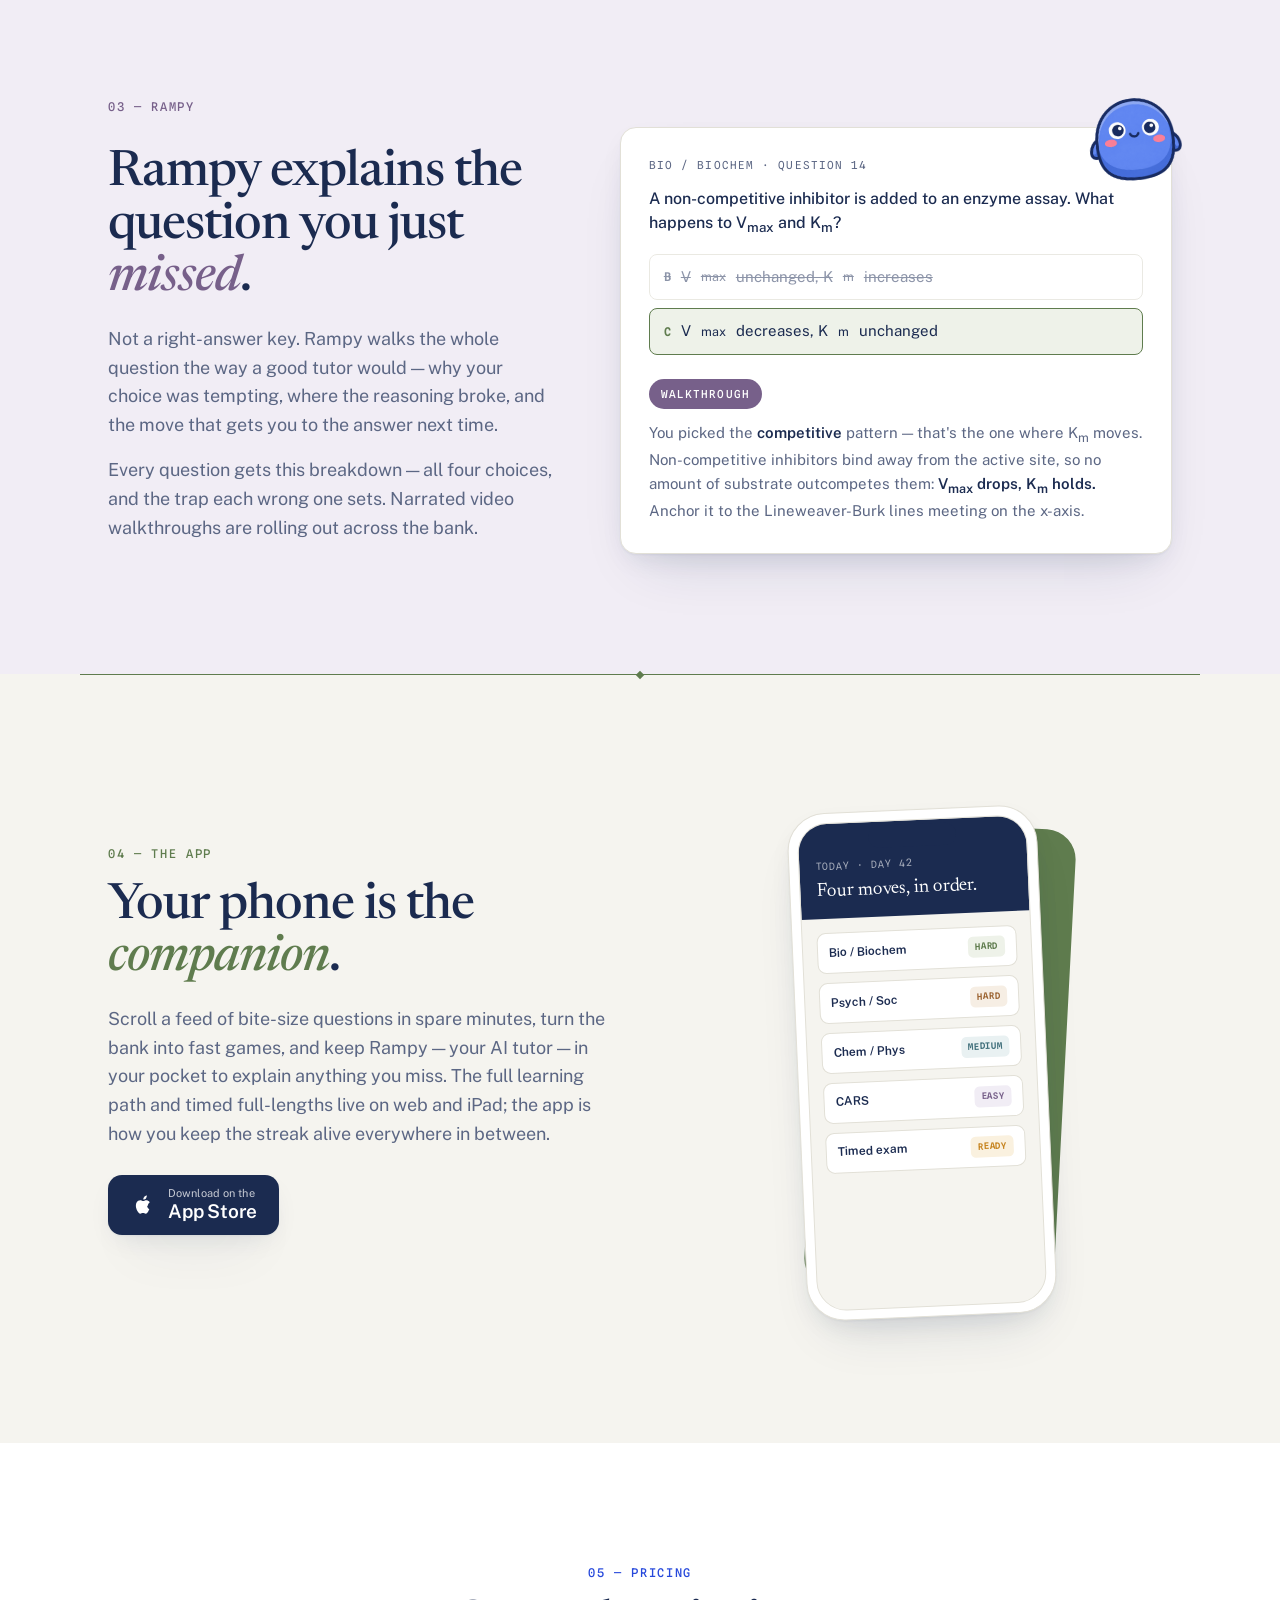
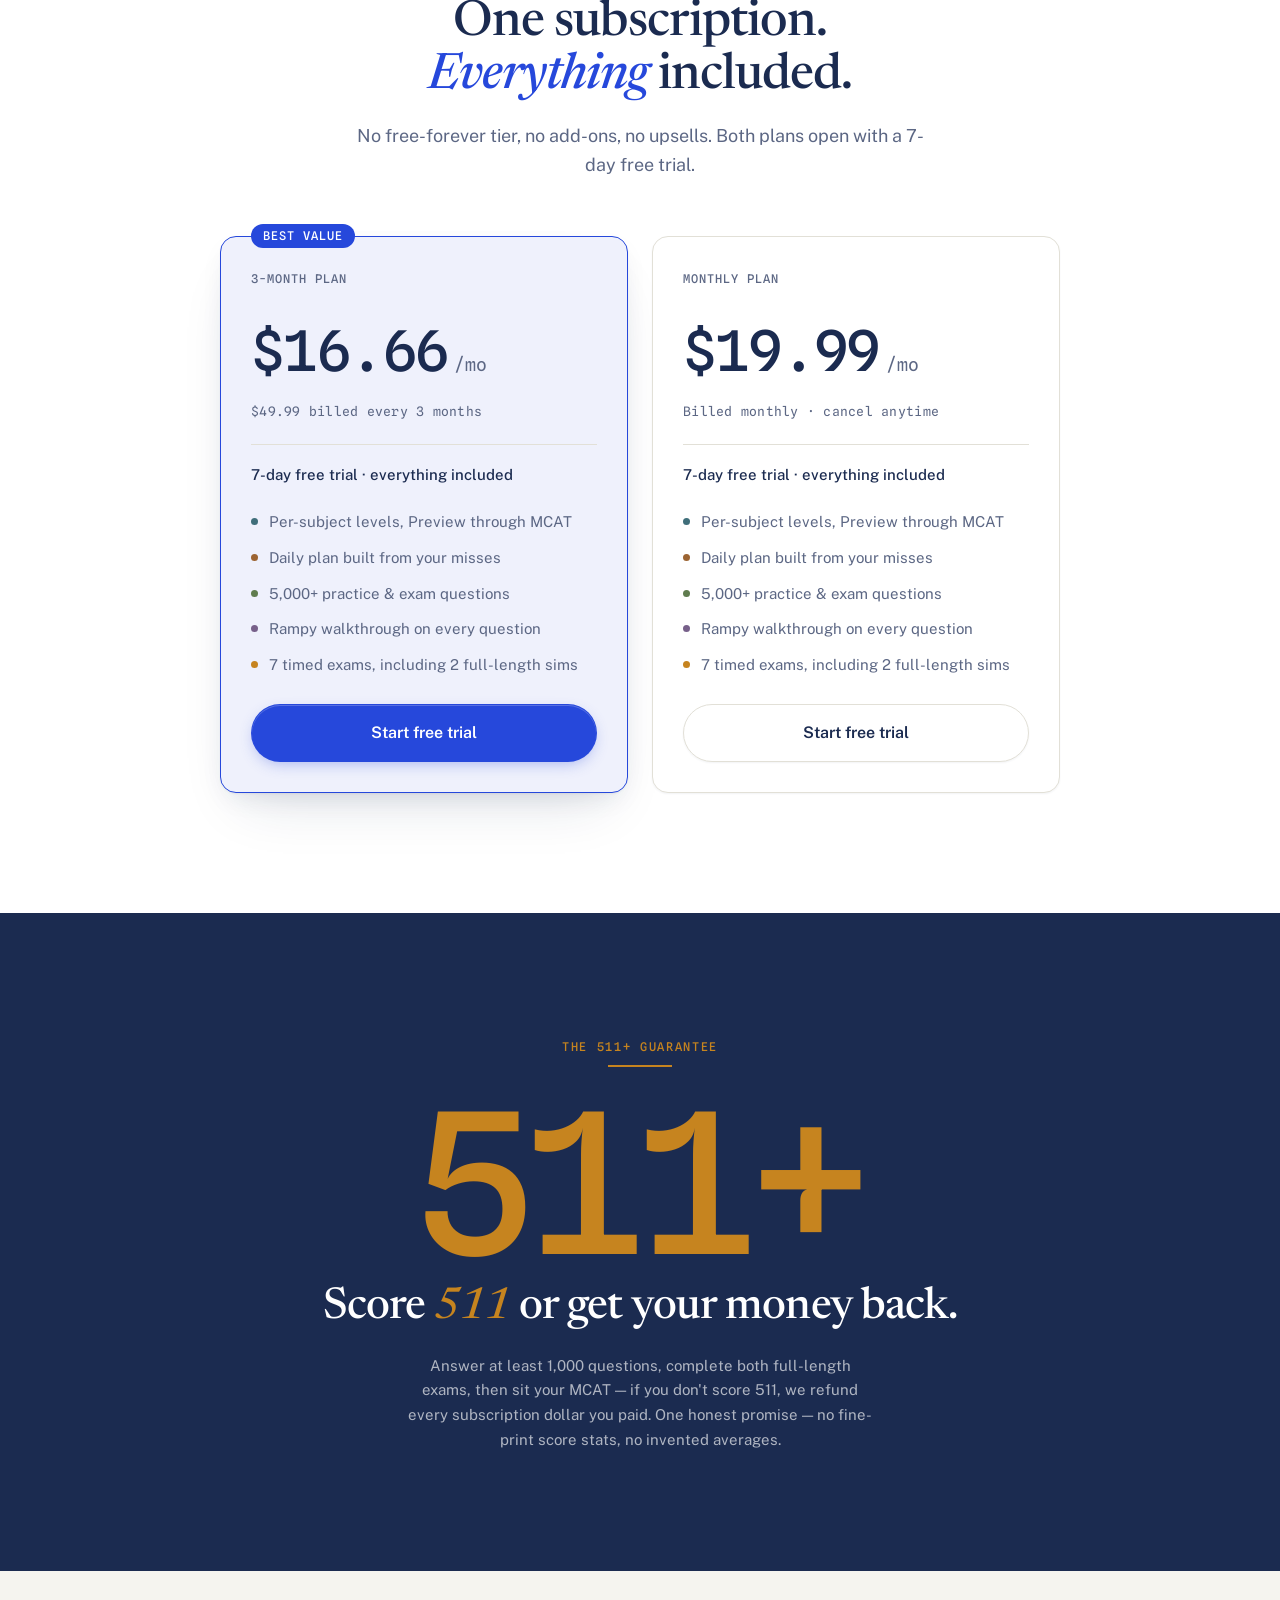
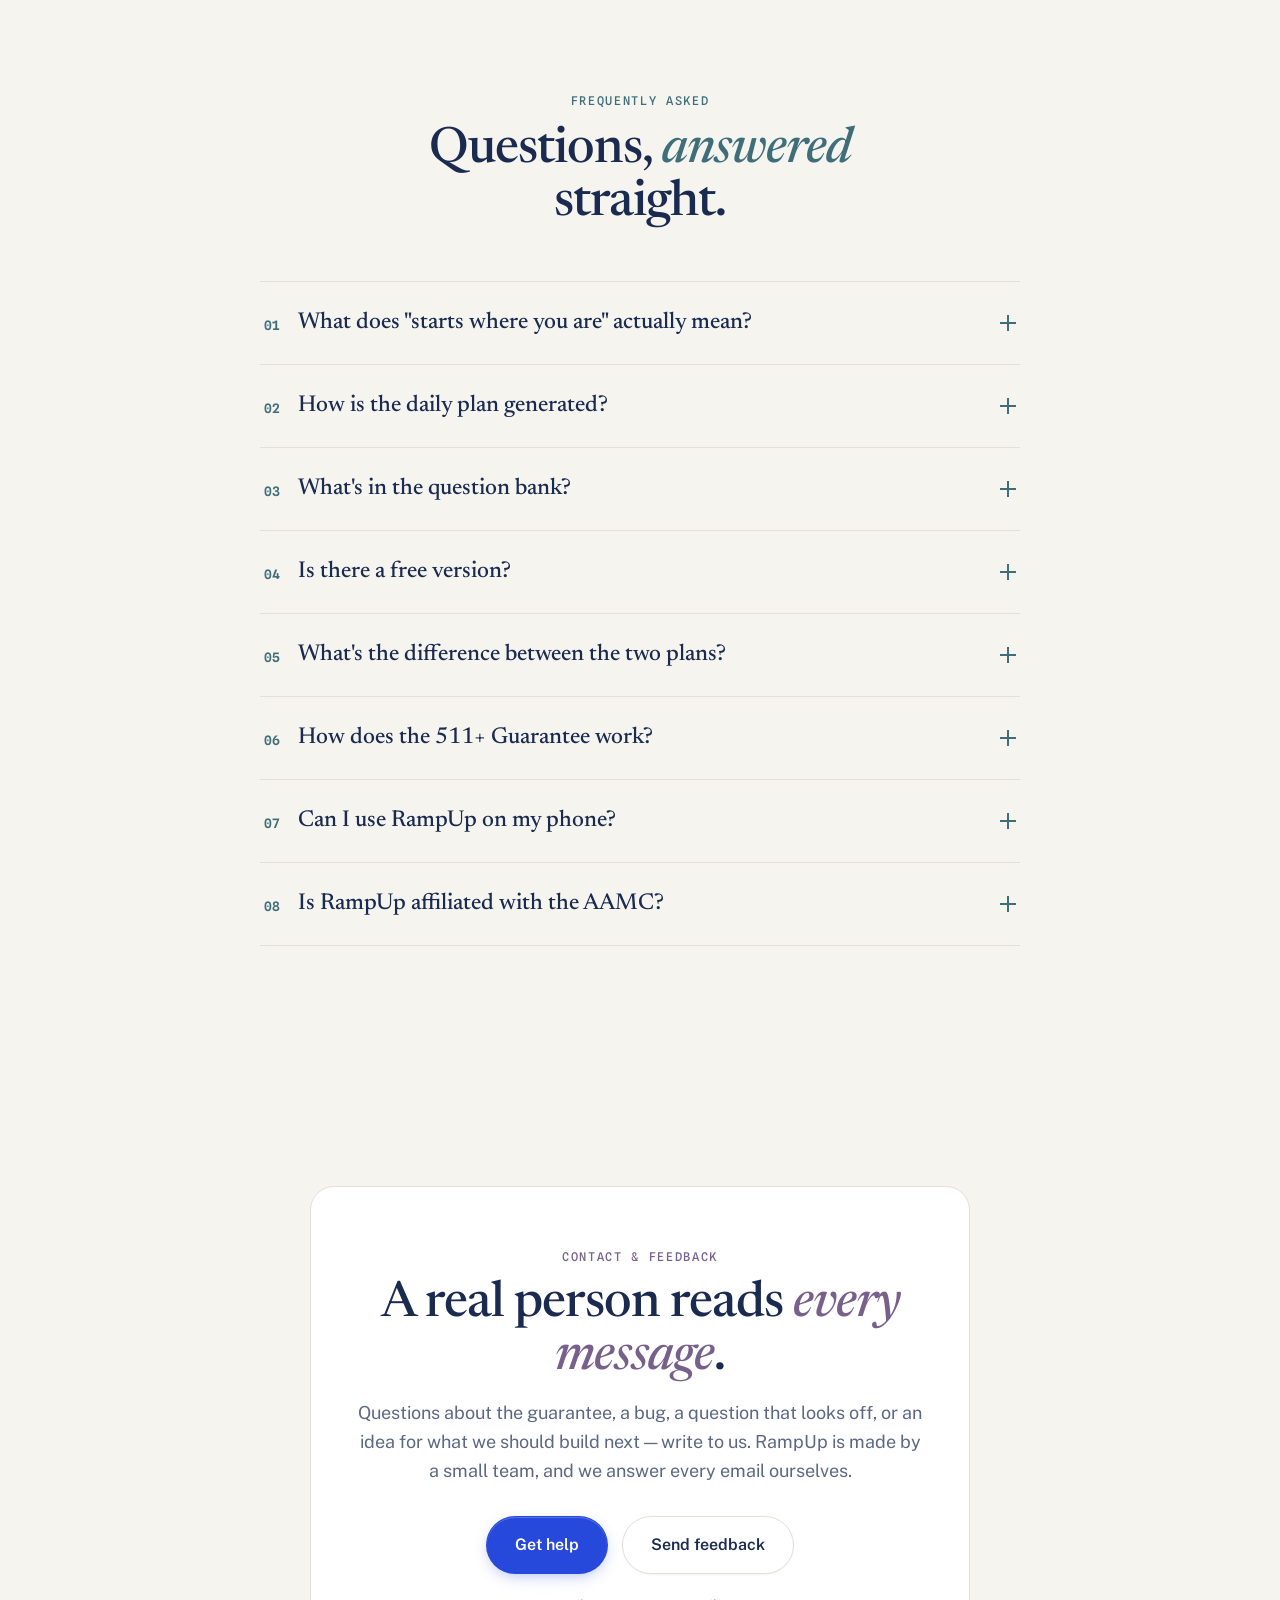
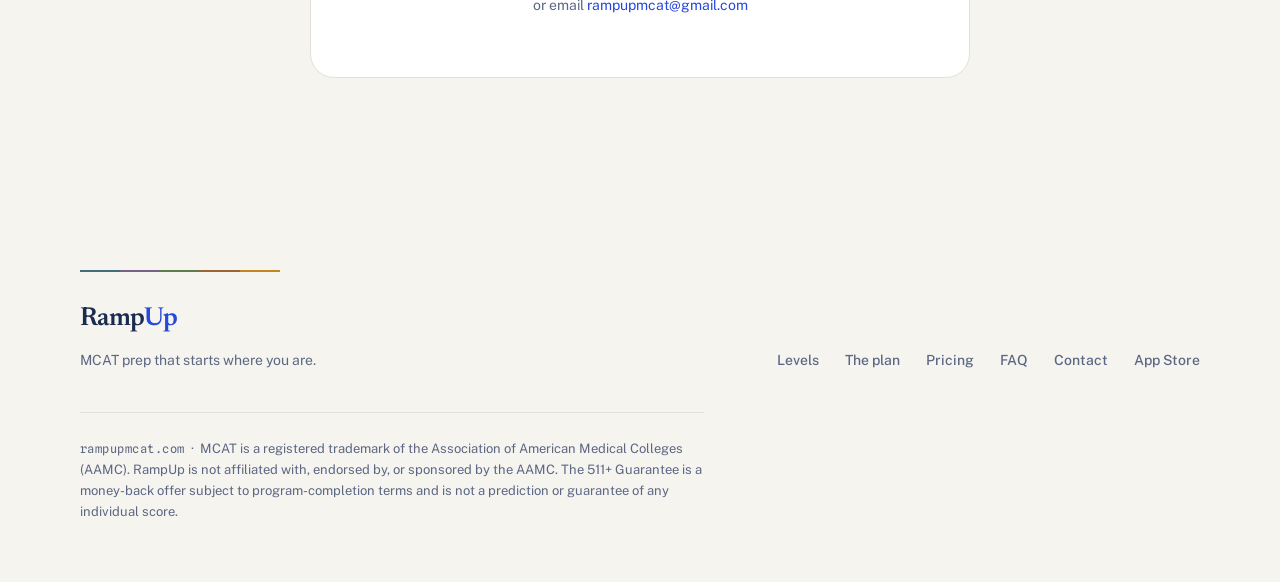
==== commit e29856a0: "Fix App Store badge text invisible (inline color:inherit overrode white); text now renders on the na" ====
--- a/index.html
+++ b/index.html
@@ -582,7 +582,7 @@
         <h2 class="h2 reveal" data-below style="margin-top:14px">Your phone is the <em style="color:var(--olive)">companion</em>.</h2>
         <p class="lead reveal" data-below>Scroll a feed of bite-size questions in spare minutes, turn the bank into fast games, and keep Rampy — your AI tutor — in your pocket to explain anything you miss. The full learning path and timed full-lengths live on web and iPad; the app is how you keep the streak alive everywhere in between.</p>
         <div class="reveal" data-below>
-          <a class="appbadge" href="https://apps.apple.com/app/id6786968475" data-cta="app-badge" style="text-decoration:none;color:inherit">
+          <a class="appbadge" href="https://apps.apple.com/app/id6786968475" data-cta="app-badge" style="text-decoration:none">
             <svg width="26" height="26" viewBox="0 0 24 24" fill="#fff" aria-hidden="true"><path d="M16.5 12.6c0-2.1 1.7-3.1 1.8-3.2-1-1.4-2.5-1.6-3-1.7-1.3-.1-2.5.7-3.1.7-.6 0-1.7-.7-2.7-.7-1.4 0-2.6.8-3.4 2-1.4 2.5-.4 6.2 1 8.2.7 1 1.4 2.1 2.4 2.1 1 0 1.3-.6 2.5-.6 1.1 0 1.5.6 2.5.6s1.7-1 2.3-2c.7-1.1 1-2.2 1-2.3-.1 0-2-.8-2-3.1zM14.7 5.9c.5-.7.9-1.6.8-2.6-.8 0-1.8.6-2.4 1.2-.5.6-1 1.5-.8 2.4.9.1 1.8-.4 2.4-1z"/></svg>
             <span class="appbadge-txt"><span class="sm">Download on the</span><span class="lg">App Store</span></span>
           </a>
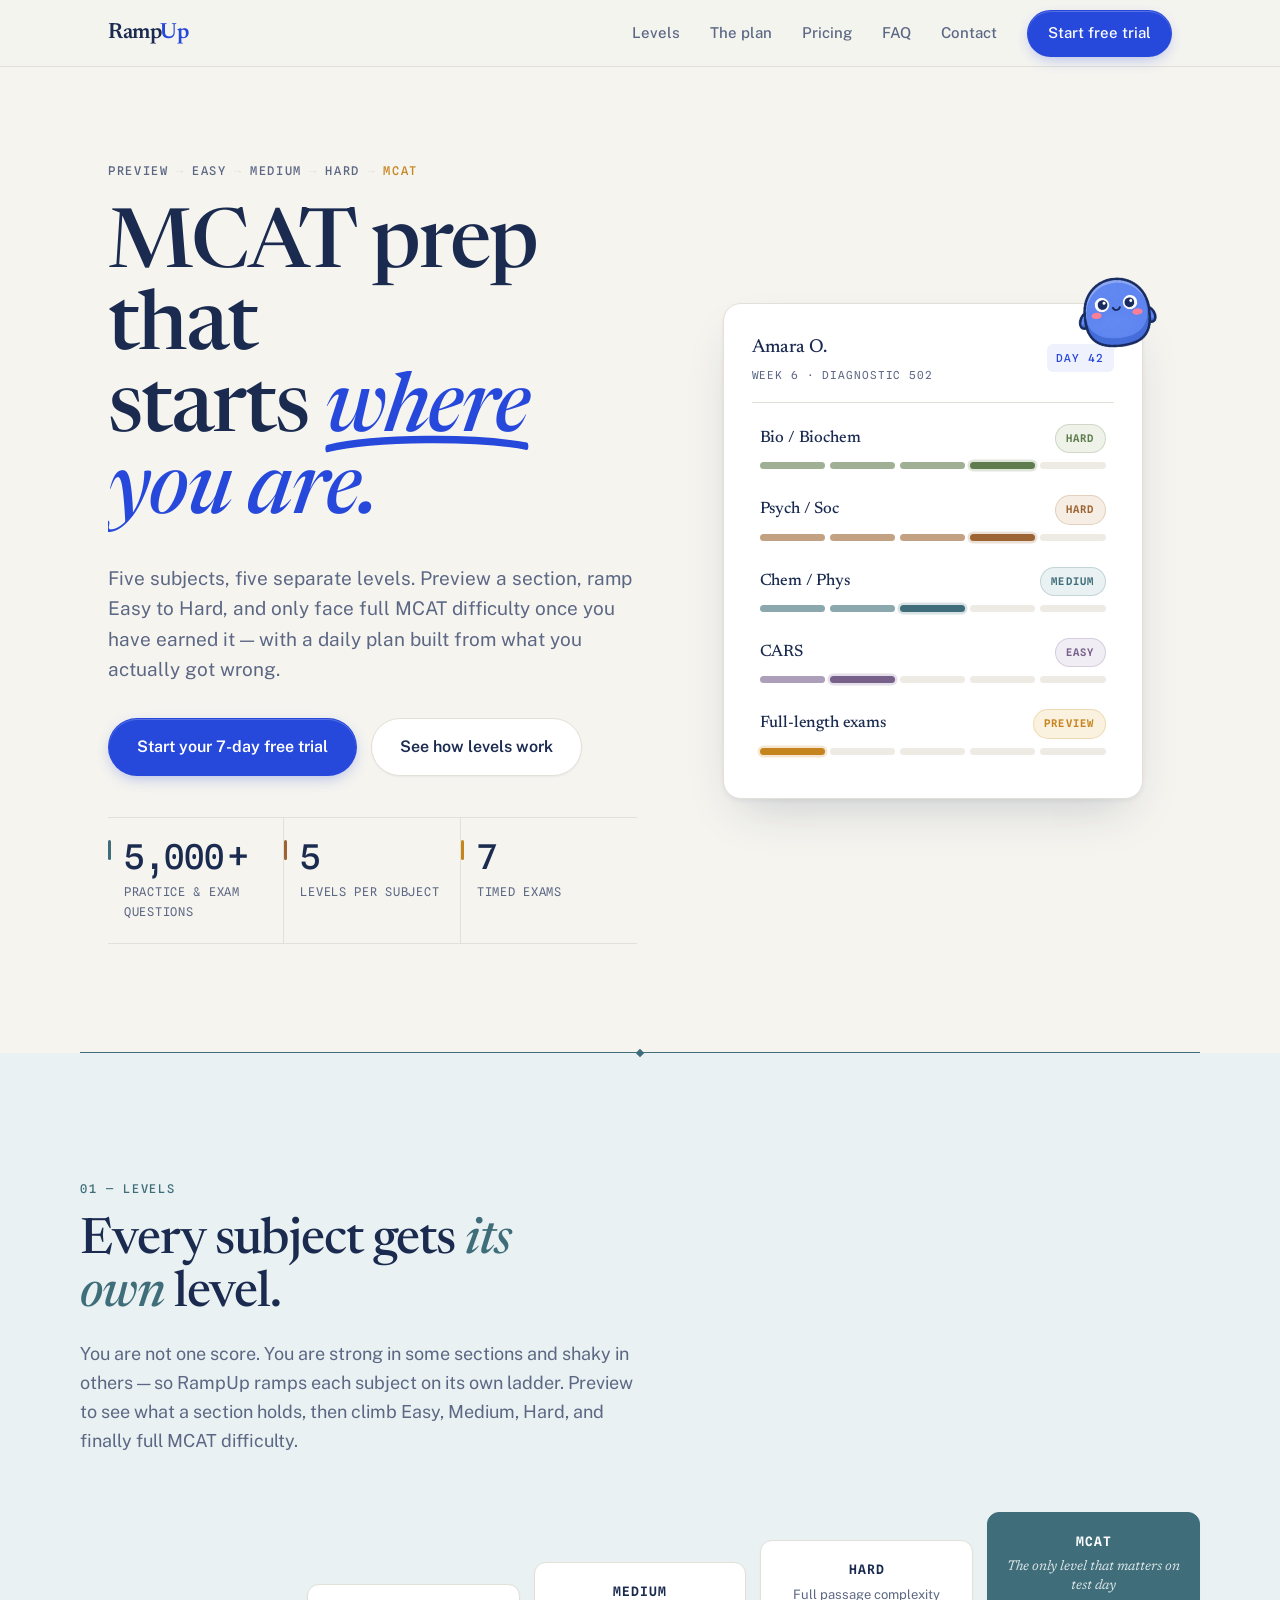
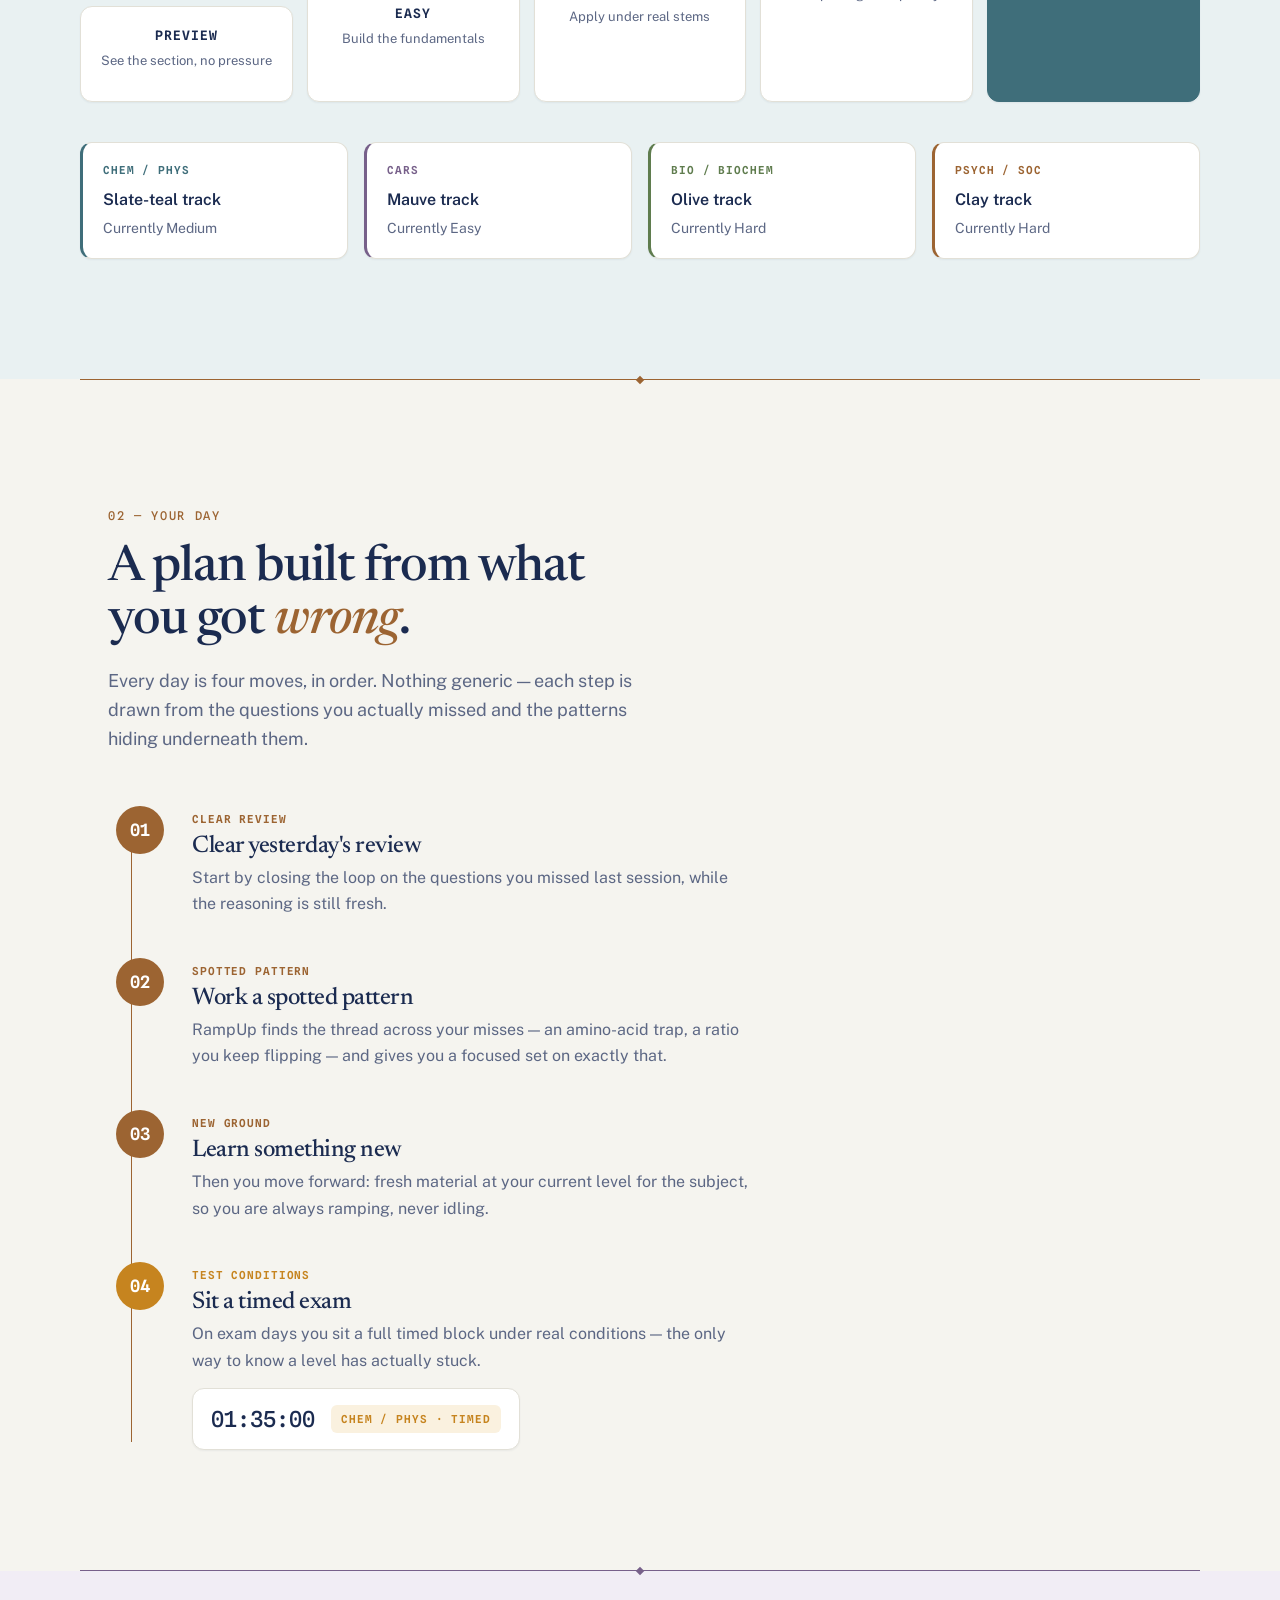
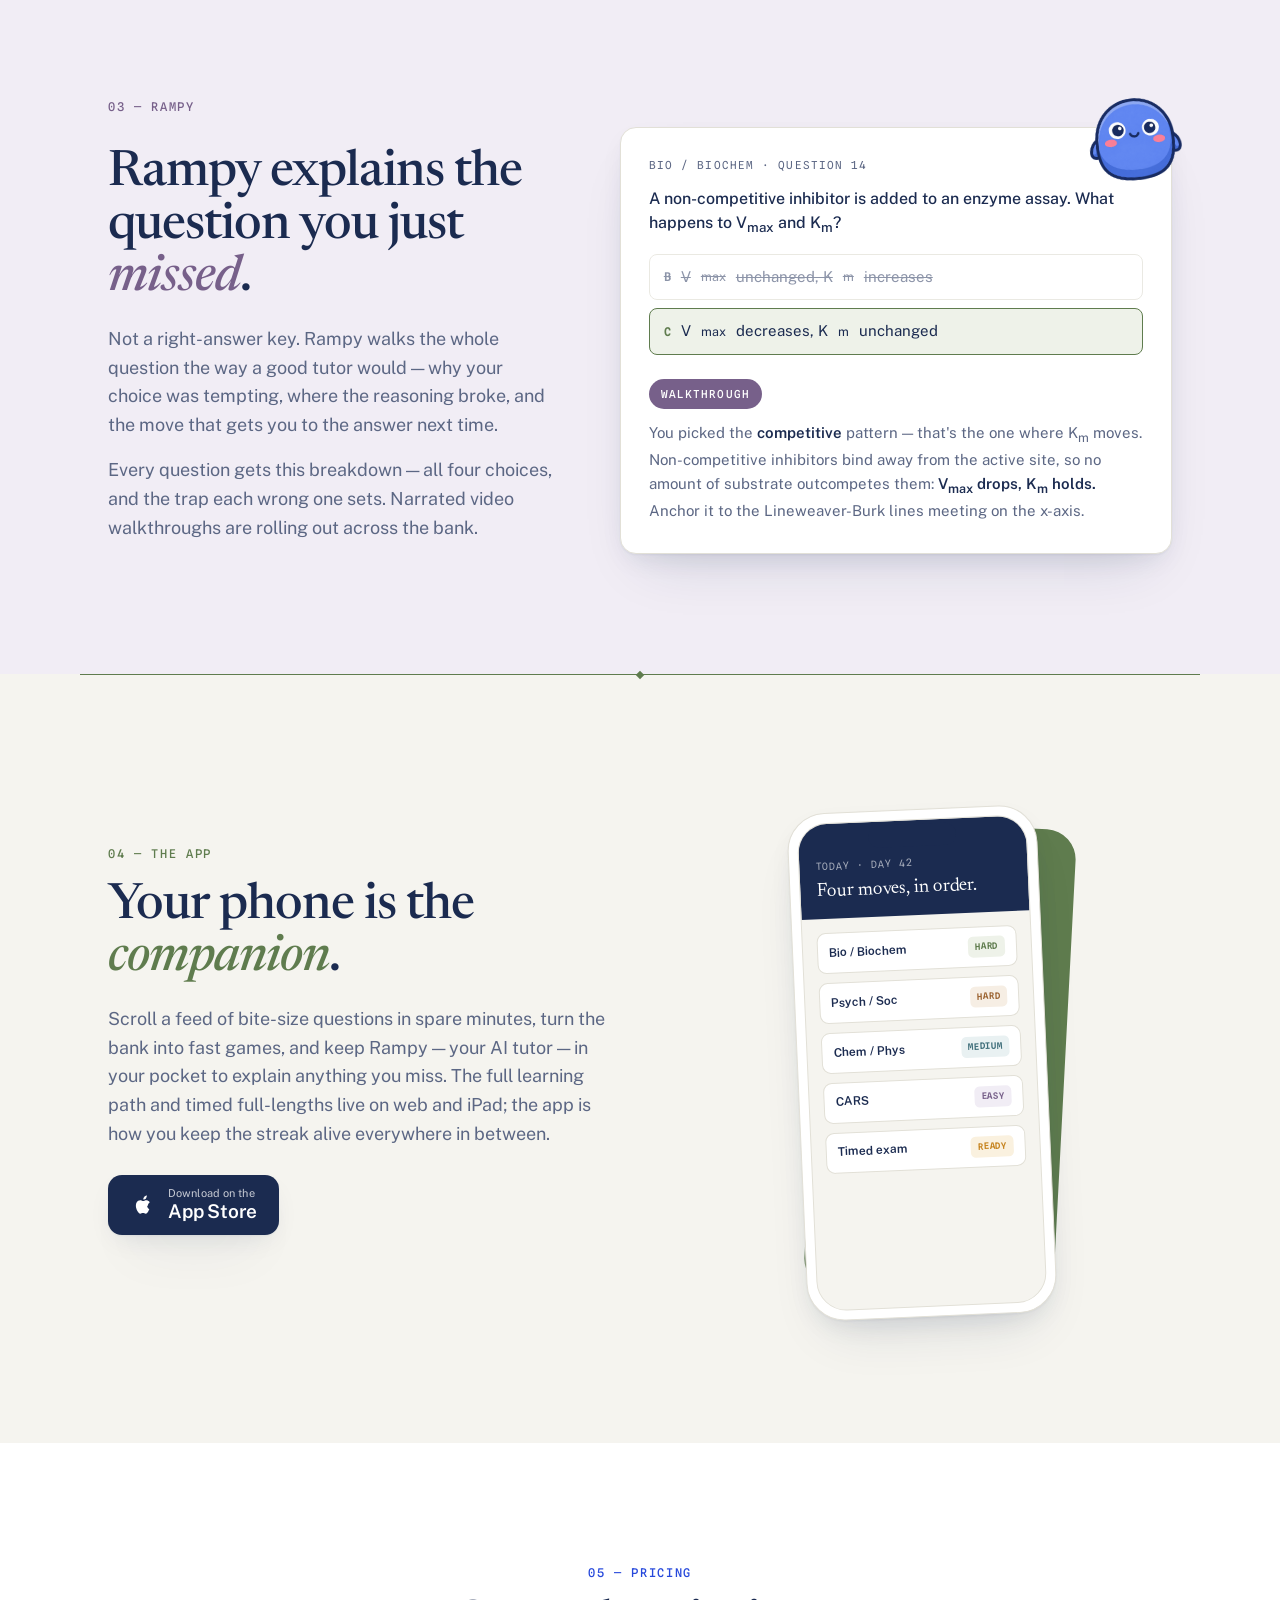
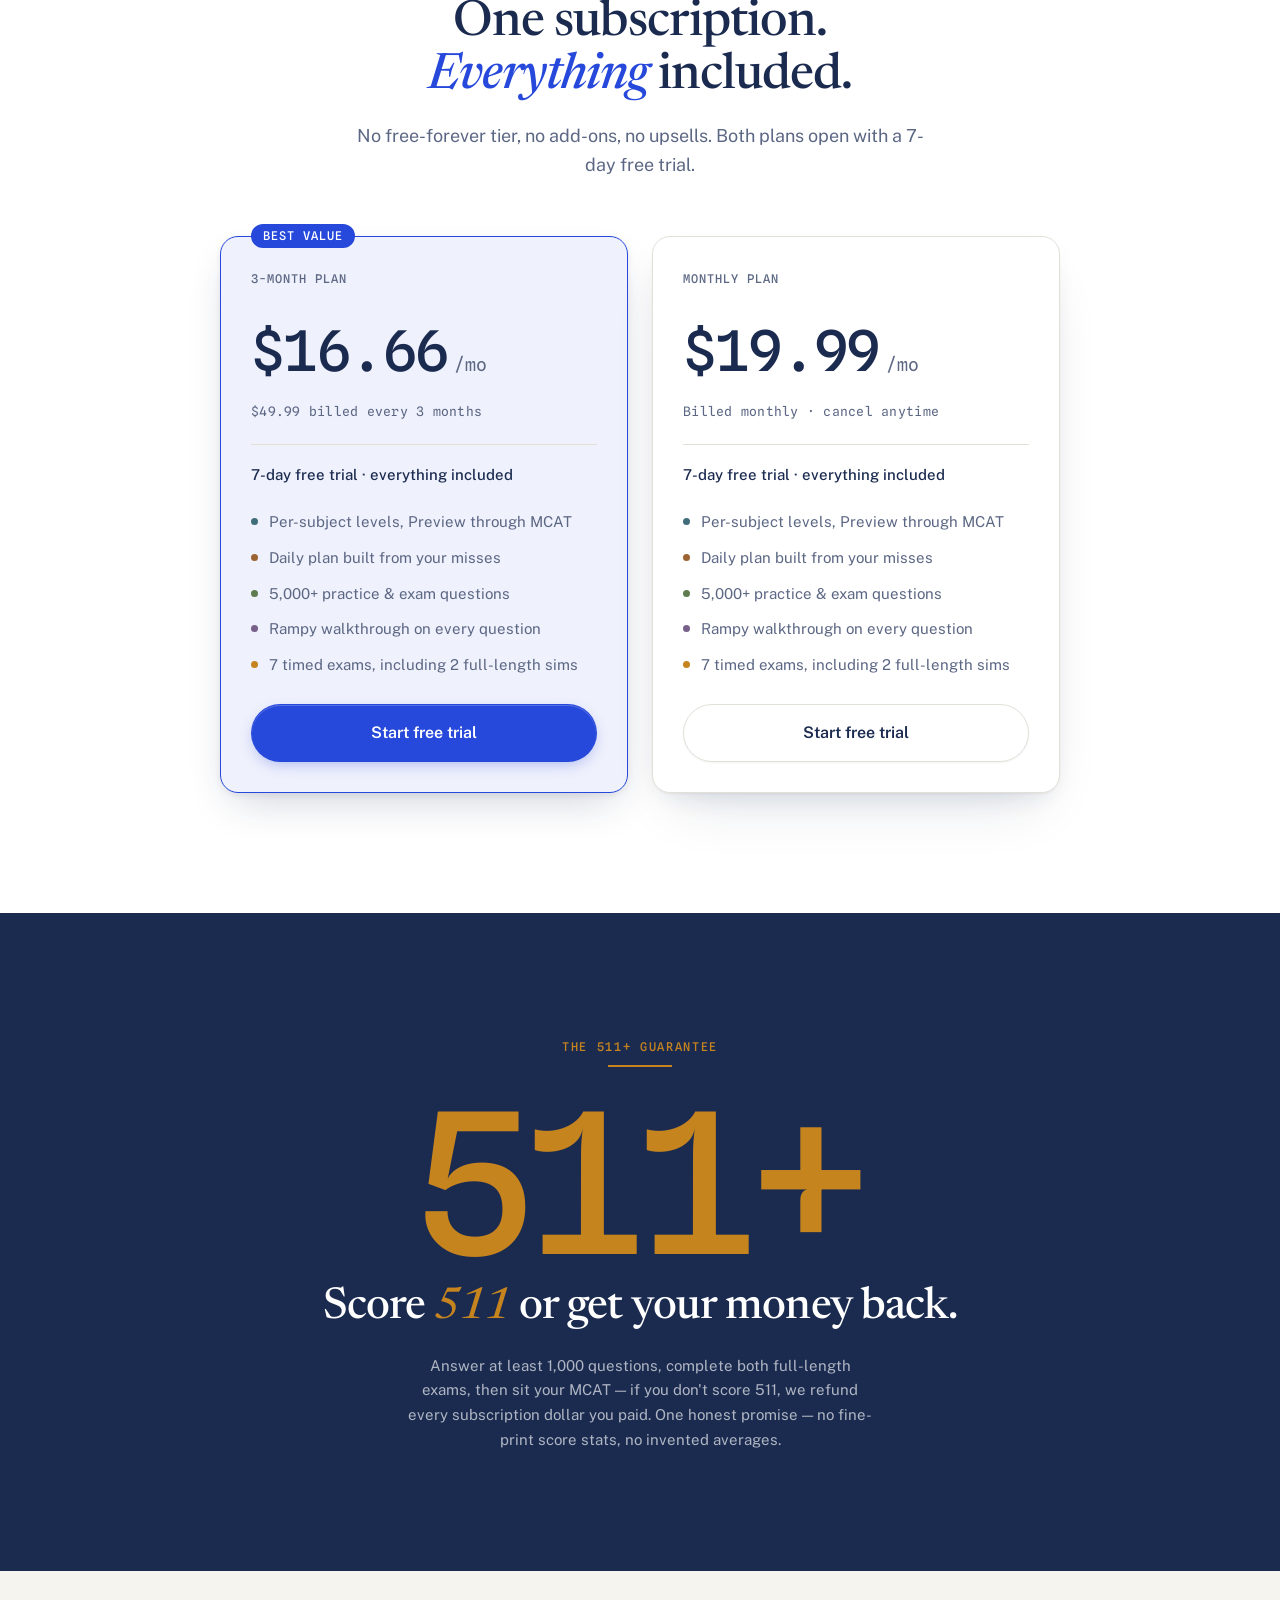
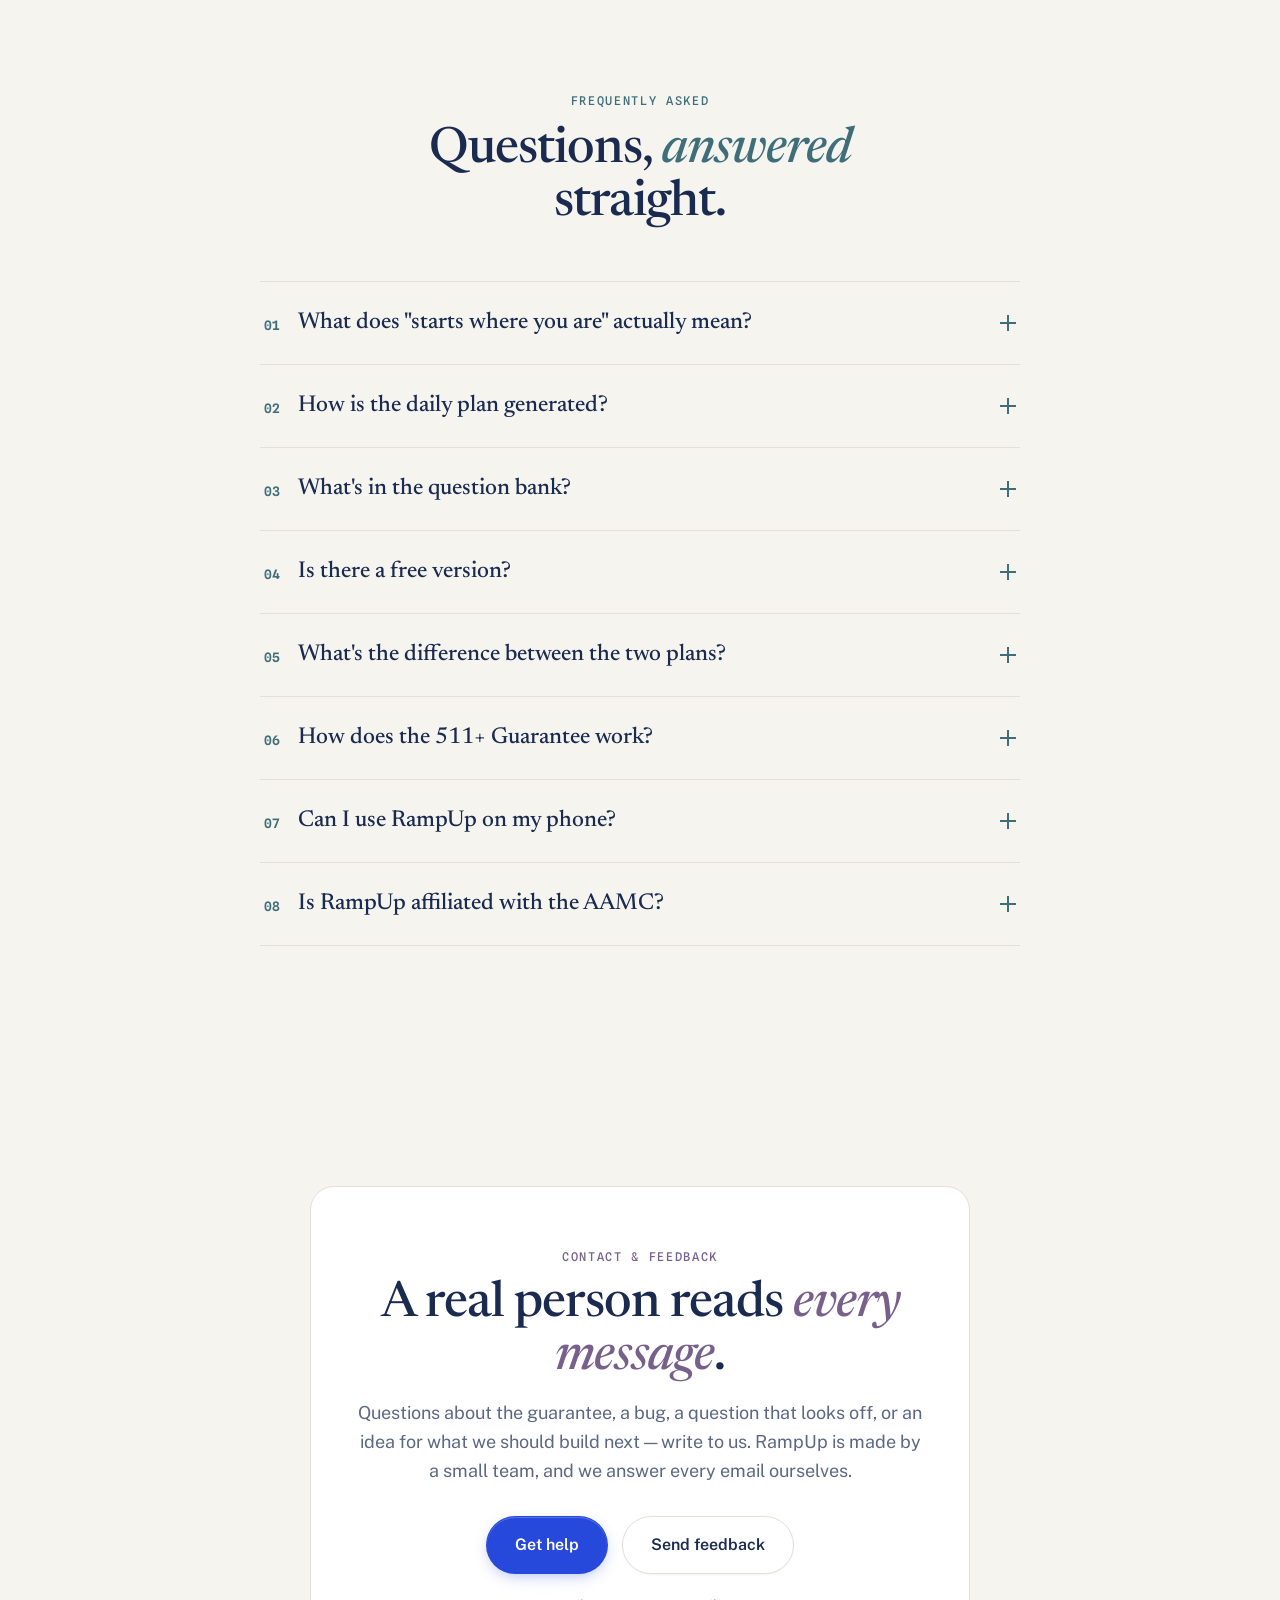
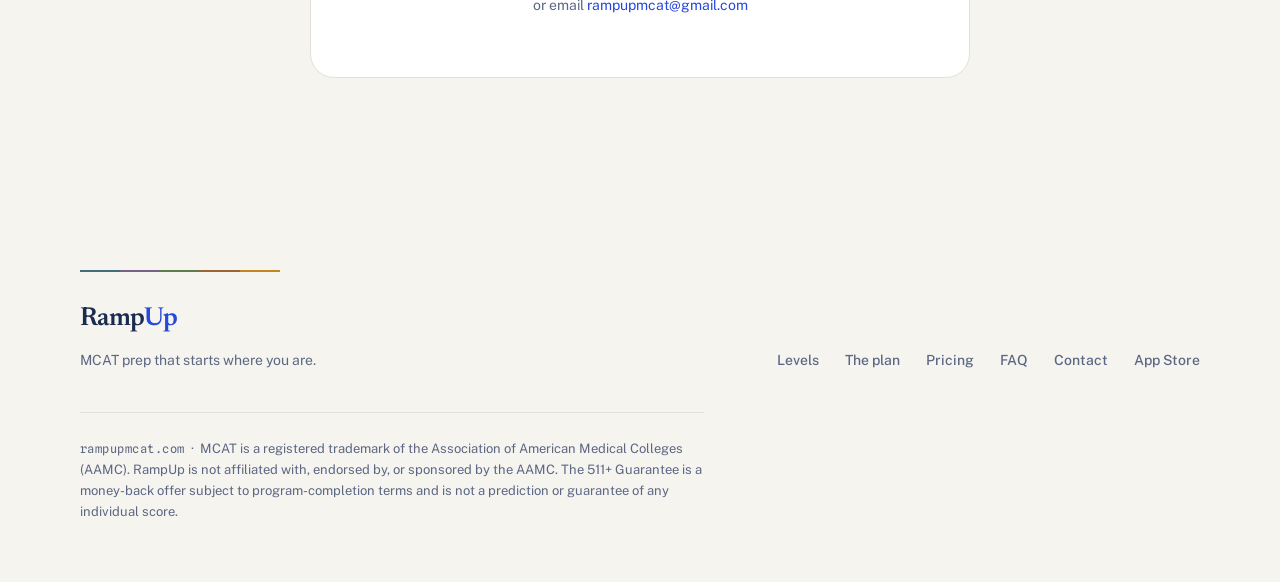
==== commit bc539147: "Pricing cards: premium depth (layered shadow, hover lift, larger radius) Co-Authored-By: Claude Opus" ====
--- a/index.html
+++ b/index.html
@@ -317,10 +317,12 @@
 .price-grid{display:grid;grid-template-columns:1fr;gap:24px;margin-top:56px;max-width:840px;
   margin-left:auto;margin-right:auto}
 @media(min-width:760px){.price-grid{grid-template-columns:1fr 1fr;align-items:start}}
-.plan{background:var(--surface);border:1px solid var(--hairline);border-radius:16px;
-  padding:32px 30px 30px;box-shadow:var(--shadow-1);position:relative}
-.plan.hero-plan{background:var(--cobalt-tint);border:1.5px solid var(--cobalt);box-shadow:var(--shadow-2)}
-@media(min-width:760px){.plan.hero-plan{transform:translateY(-8px)}}
+.plan{background:var(--surface);border:1px solid var(--hairline);border-radius:18px;
+  padding:32px 30px 30px;box-shadow:var(--shadow-2);position:relative;
+  transition:transform .2s var(--ease-out),box-shadow .2s var(--ease-out)}
+.plan:hover{transform:translateY(-3px);box-shadow:var(--shadow-3)}
+.plan.hero-plan{background:var(--cobalt-tint);border:1.5px solid var(--cobalt);box-shadow:var(--shadow-3)}
+@media(min-width:760px){.plan.hero-plan{transform:translateY(-8px)}.plan.hero-plan:hover{transform:translateY(-11px)}}
 .plan .ptag{font-family:var(--font-mono);font-size:12px;letter-spacing:.08em;text-transform:uppercase;
   color:var(--ink-dim);font-weight:500}
 .bestval{position:absolute;top:-13px;left:30px}
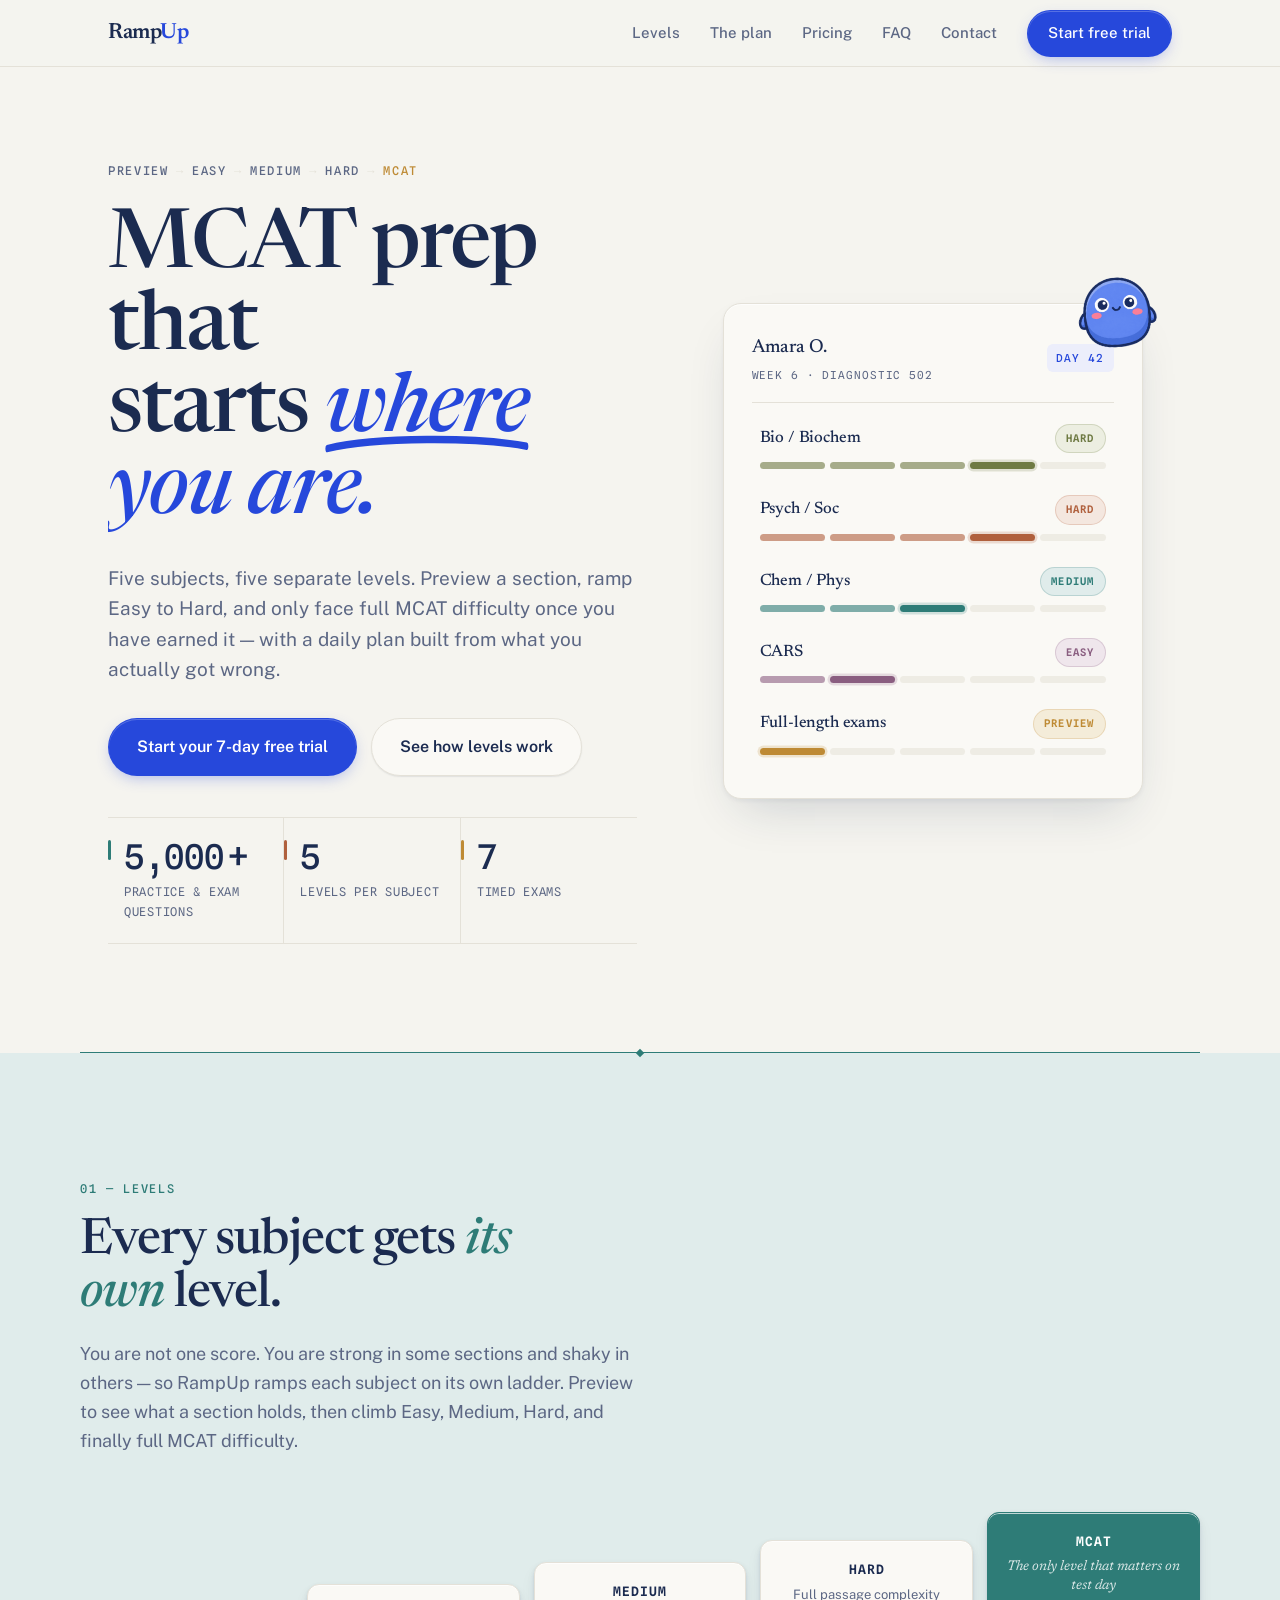
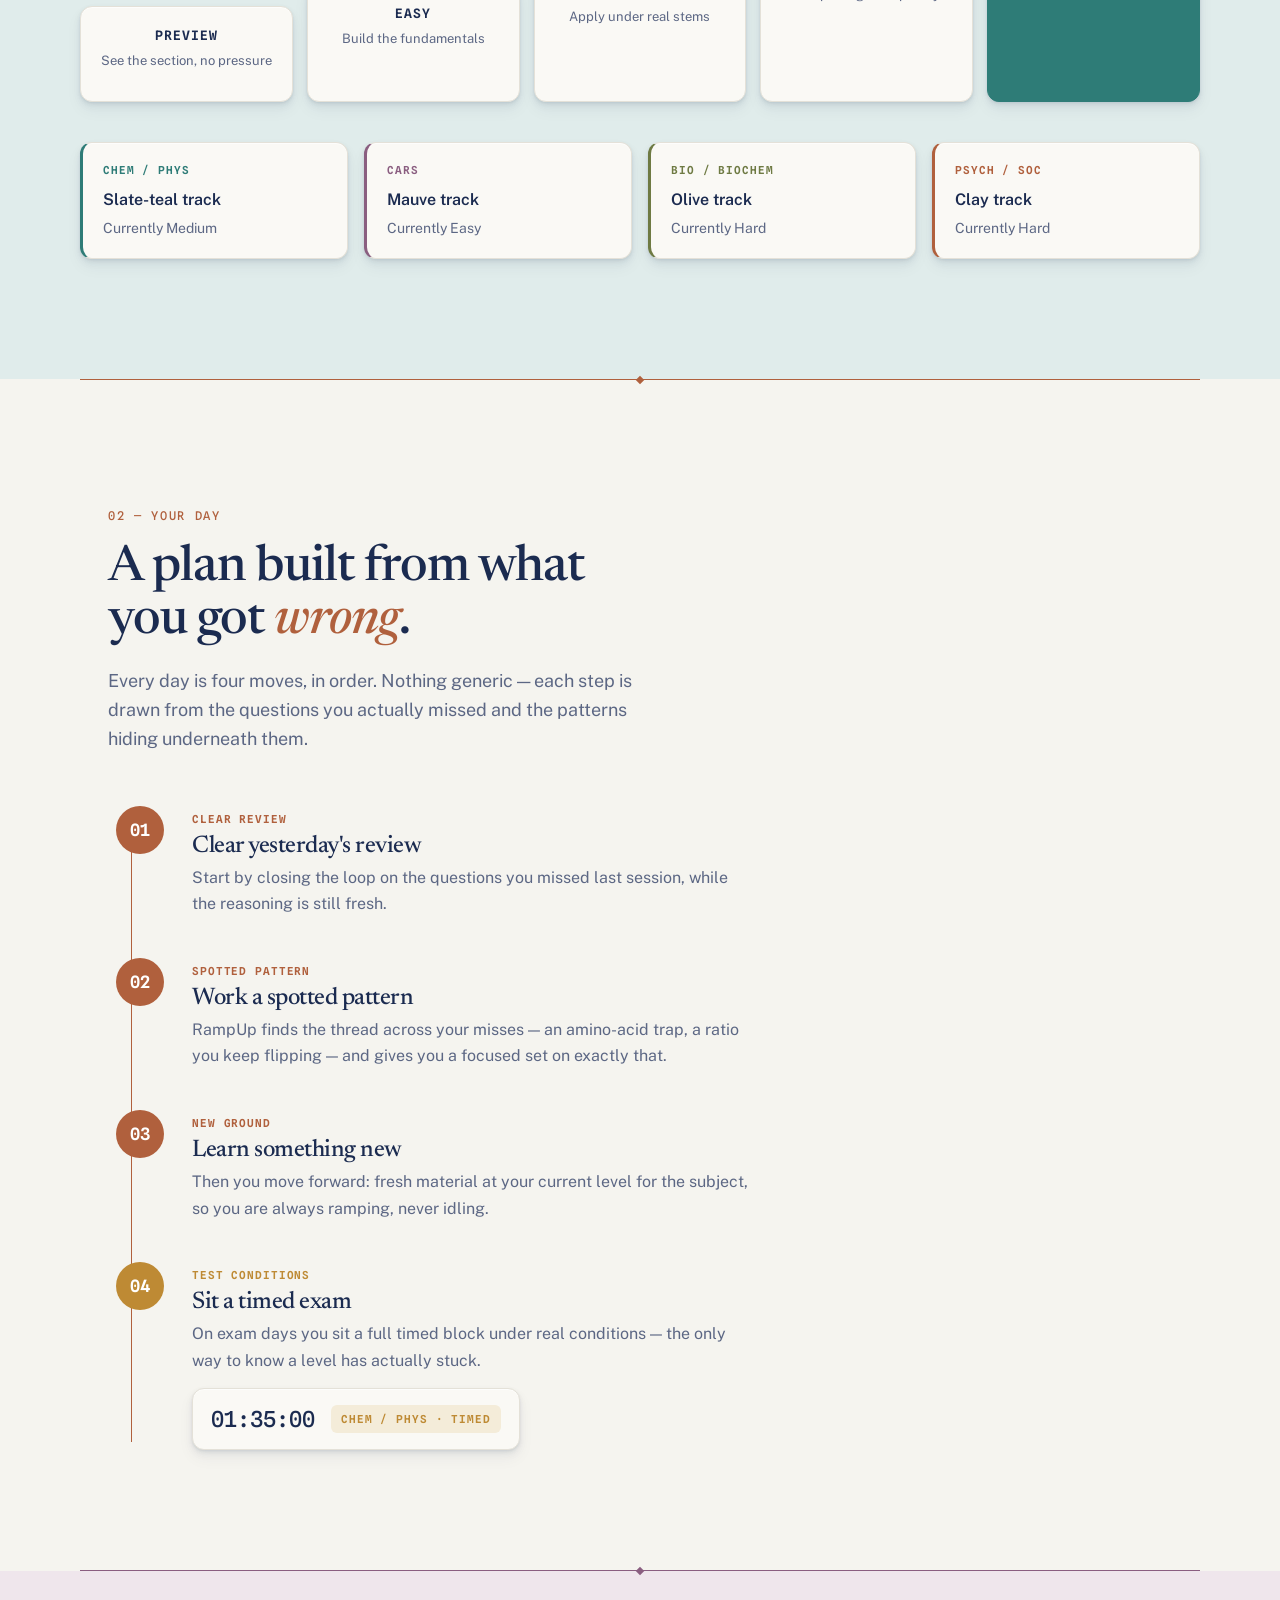
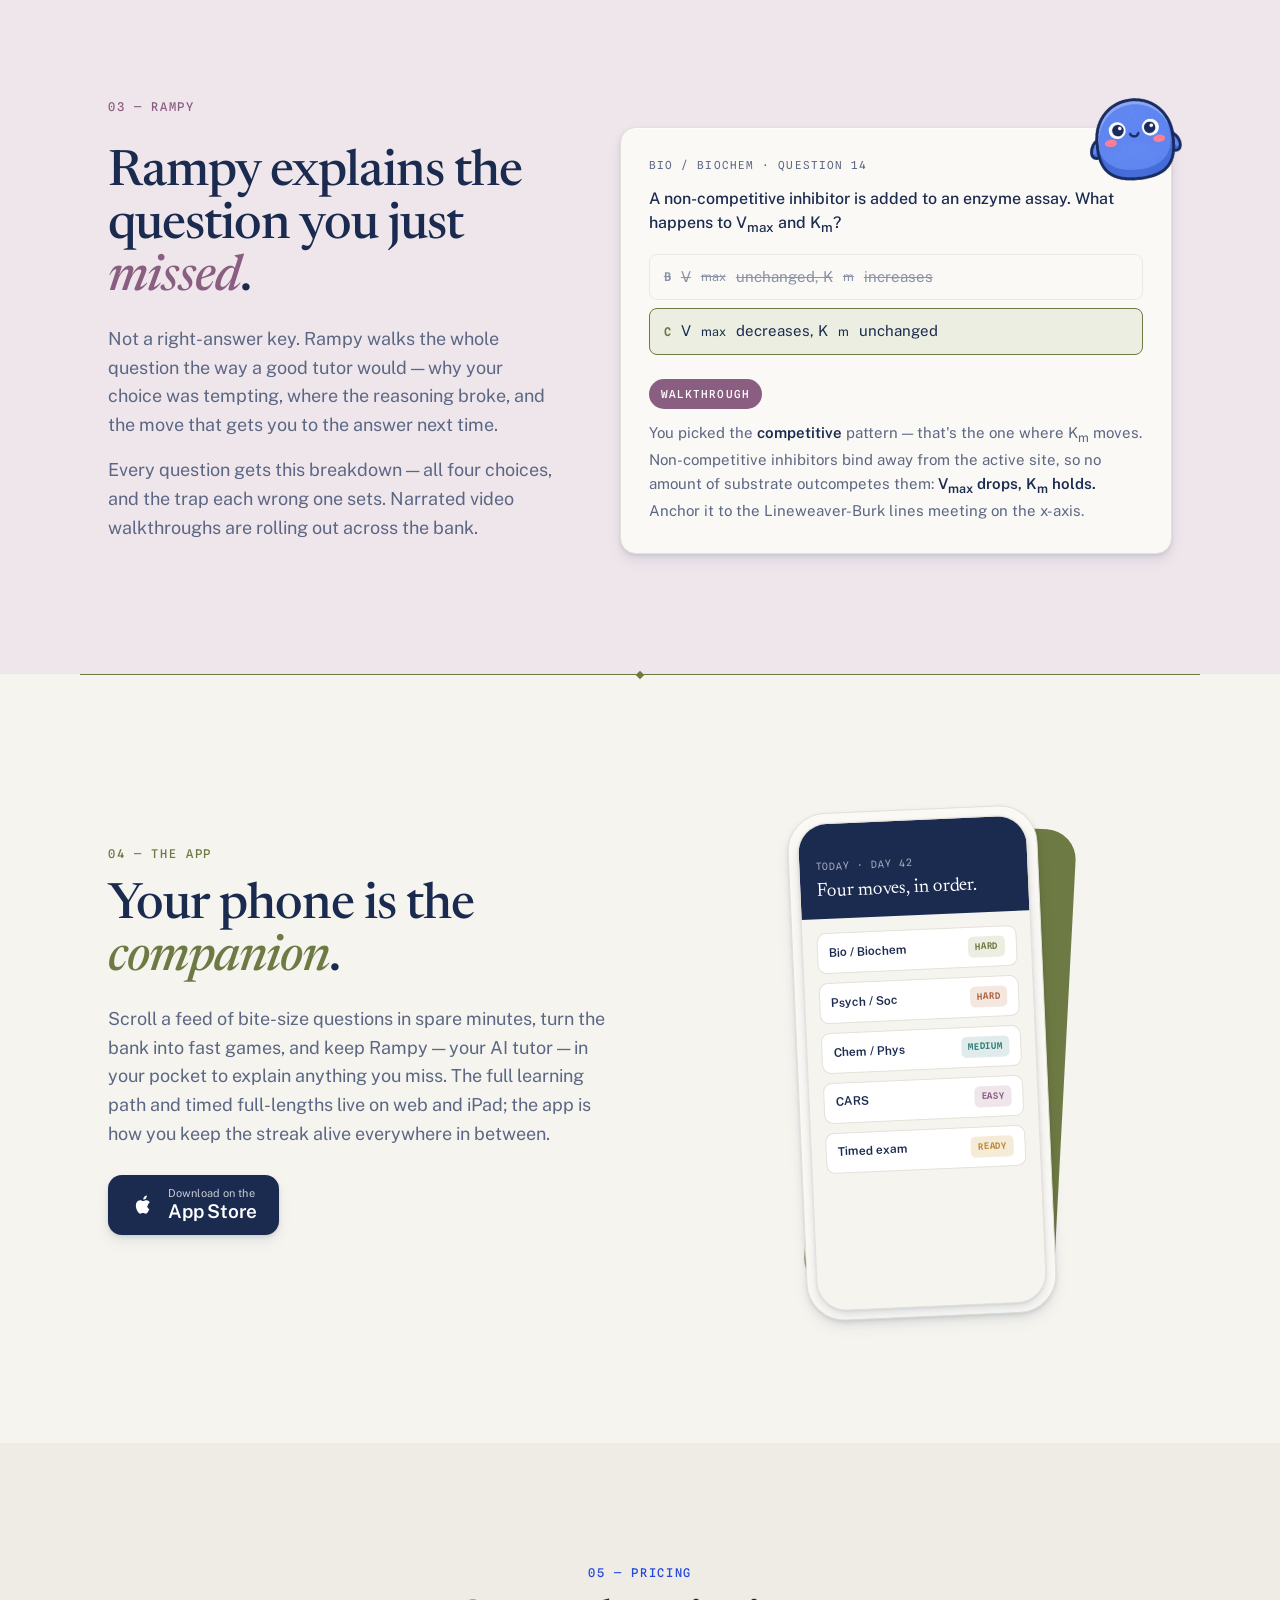
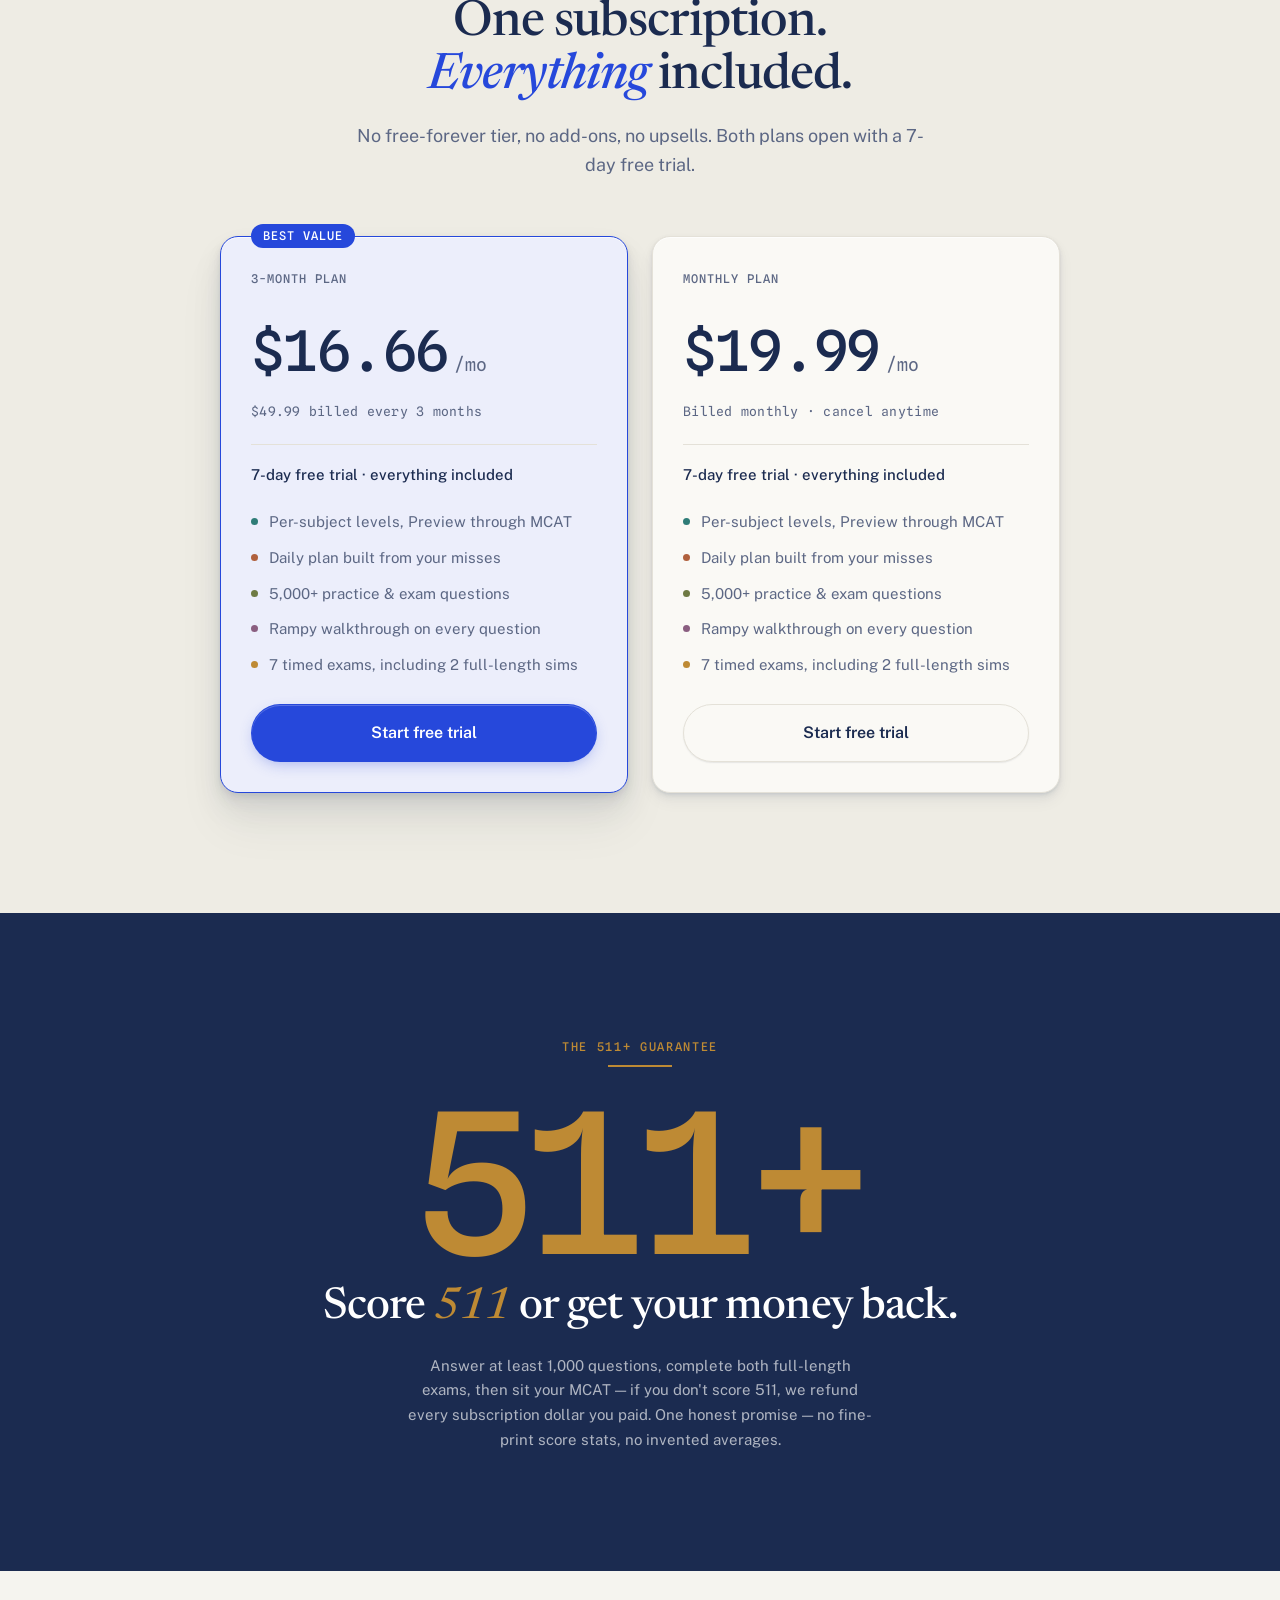
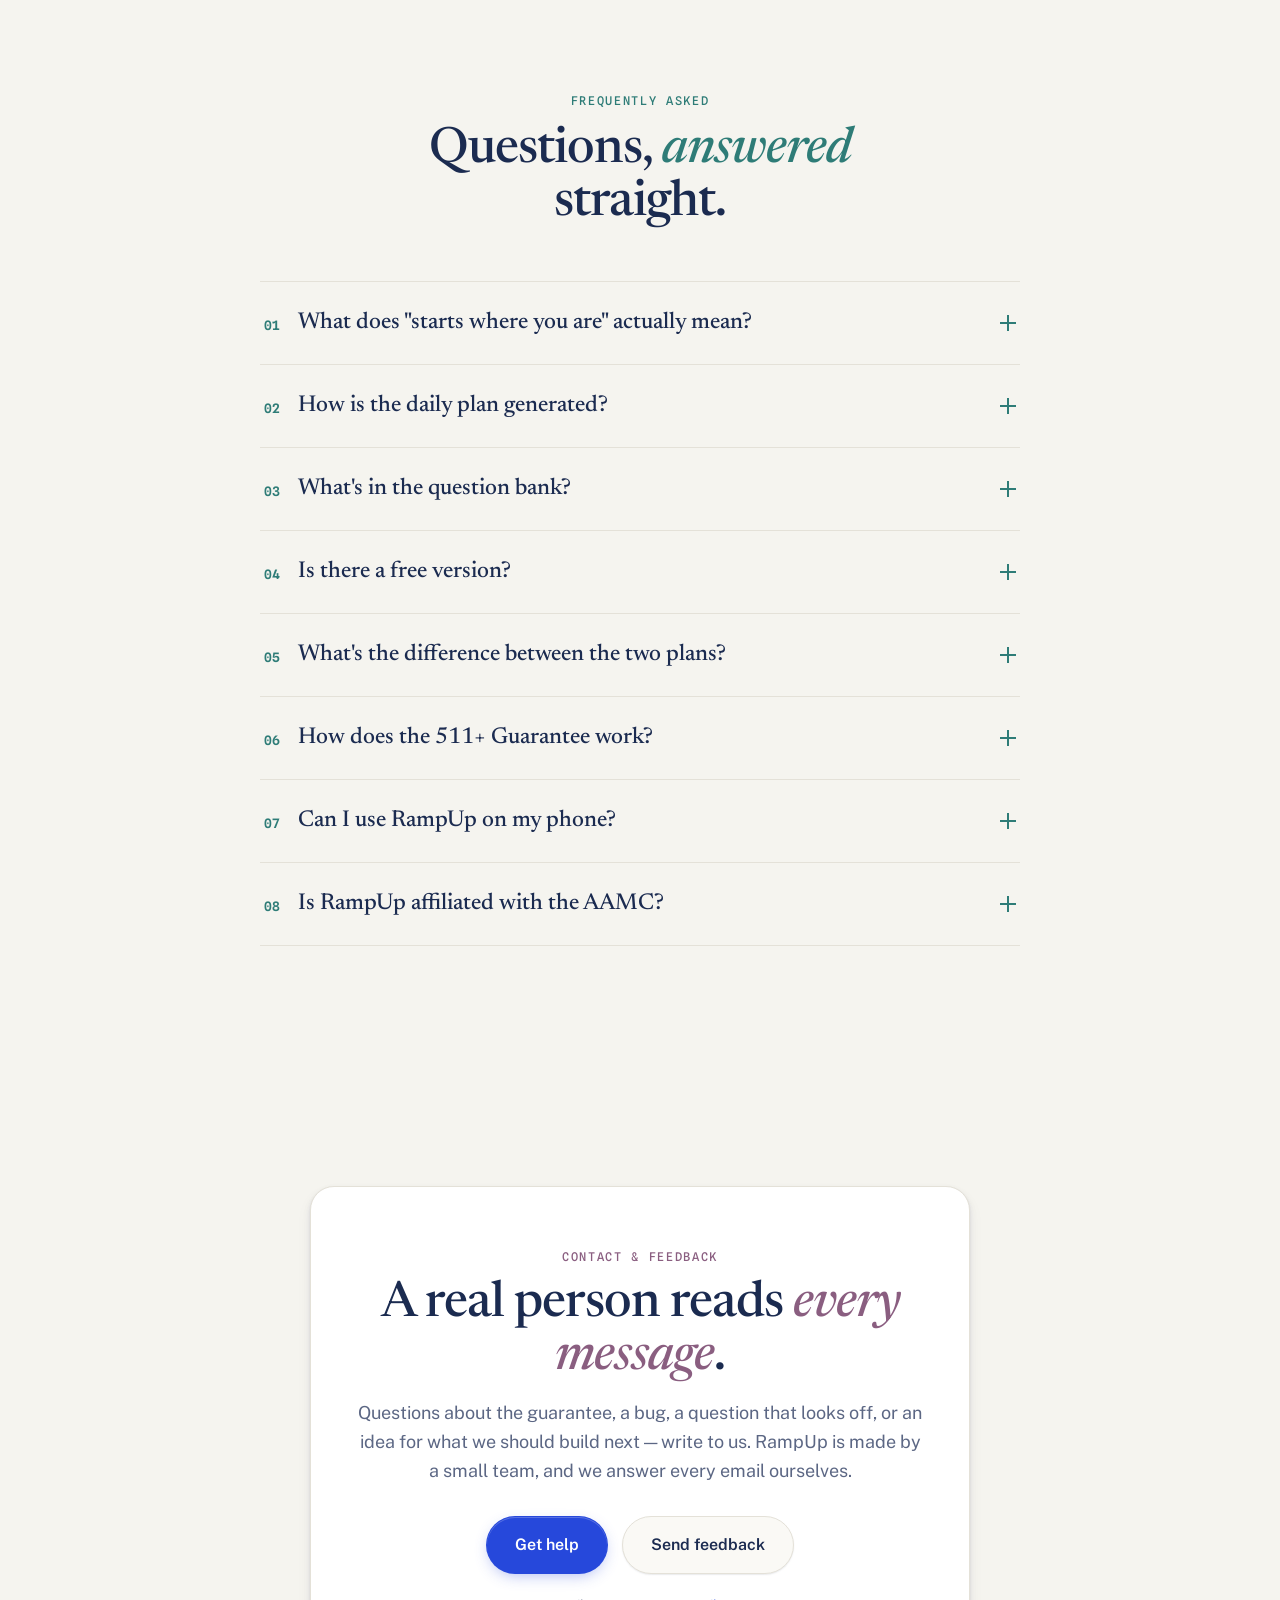
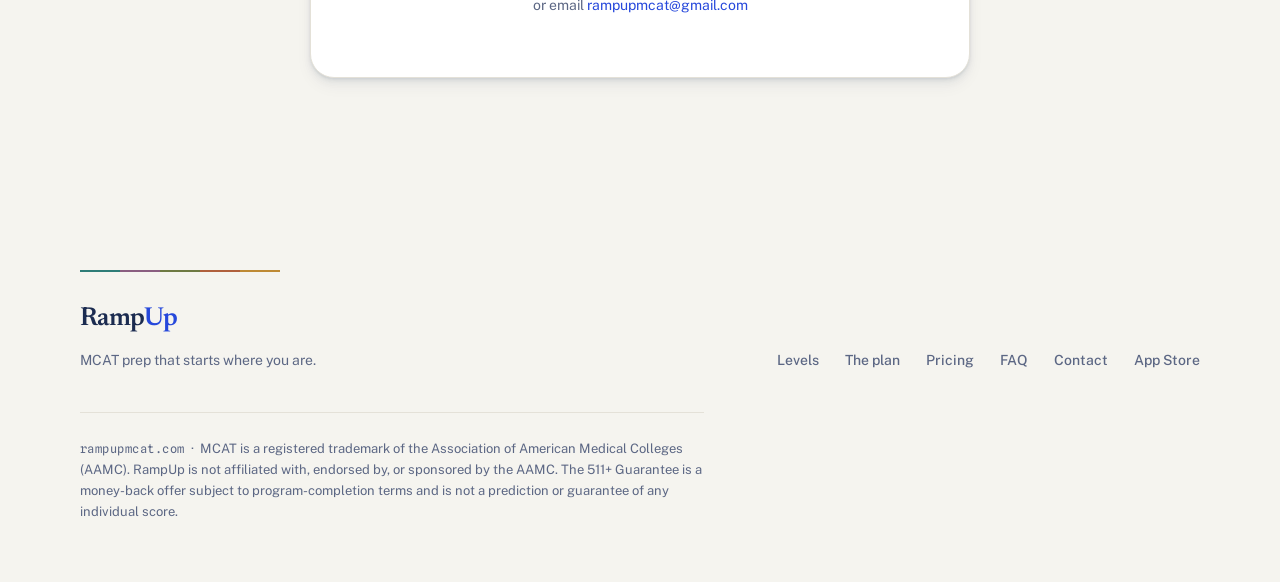
==== commit c56378fa: "Landing: premium token pass — warm raised surfaces (kill stark white), harmonized sibling subject ac" ====
--- a/index.html
+++ b/index.html
@@ -48,17 +48,24 @@
 
 <style>
 :root{
-  --ground:#F5F4EF; --surface:#FFFFFF; --well:#EDEBE3;
-  --ink:#1B2B50; --ink-dim:#5C6784;
-  --cobalt:#2648DB; --cobalt-tint:#EFF1FC; --hairline:#E2E0D7;
-  --clay:#9C6432;  --clay-tint:#F6EEE4;
-  --olive:#5F7C4E; --olive-tint:#EEF2E9;
-  --mauve:#77608A; --mauve-tint:#F1EDF5;
-  --amber:#C6841F; --amber-tint:#FAF1DF;
-  --teal:#3F6E7A;  --teal-tint:#E9F1F2;
-  --shadow-1:0 1px 2px rgba(27,43,80,.06);
-  --shadow-2:0 1px 2px rgba(27,43,80,.05),0 10px 28px -10px rgba(27,43,80,.13),0 28px 56px -24px rgba(27,43,80,.16);
-  --shadow-3:0 2px 6px rgba(27,43,80,.08),0 18px 44px -14px rgba(27,43,80,.24);
+  /* warm, navy-biased neutral ramp — no pure white, no system gray.
+     3 tonal surfaces: raised (lightest) on ground on sunken. */
+  --ground:#F5F4EF; --surface:#FAF9F5; --well:#EEECE4;
+  --ink:#1B2B50; --ink-2:#3D4658; --ink-dim:#5C6784; --ink-muted:#6B6B63; --ink-faint:#9A9488;
+  --cobalt:#2648DB; --cobalt-hover:#2340C4; --cobalt-pressed:#1C33A0; --cobalt-tint:#ECEEFB;
+  --hairline:#E4E1D8; --border-strong:#D6D2C6; --focus:rgba(38,72,219,.35);
+  /* subject accents — muted siblings (one lightness/chroma band), carriers only */
+  --clay:#B0603D;  --clay-tint:#F4E7DF;
+  --olive:#6E7A43; --olive-tint:#ECEEE1;
+  --mauve:#8A5E80; --mauve-tint:#EFE6EC;
+  --amber:#BE8A34; --amber-tint:#F4ECD9;
+  --teal:#2E7C77;  --teal-tint:#E0ECEB;
+  /* navy-tinted layered shadows — one light source, scale with elevation */
+  --shadow-1:0 1px 2px rgba(27,43,75,.06),0 1px 1px rgba(27,43,75,.04);
+  --shadow-2:0 1px 2px rgba(27,43,75,.05),0 2px 4px rgba(27,43,75,.05),0 4px 8px rgba(27,43,75,.05),0 8px 16px rgba(27,43,75,.05);
+  --shadow-3:0 2px 4px rgba(27,43,75,.04),0 4px 8px rgba(27,43,75,.05),0 8px 16px rgba(27,43,75,.06),0 16px 32px rgba(27,43,75,.07),0 32px 48px rgba(27,43,75,.06);
+  --edge:inset 0 1px 0 rgba(255,255,255,.7);
+  --shadow-cobalt:0 1px 2px rgba(27,43,75,.20),0 2px 6px rgba(38,72,219,.28);
   --ease-out:cubic-bezier(.22,1,.36,1);
   --ease-inout:cubic-bezier(.65,0,.35,1);
   --font-display:"Newsreader",Georgia,serif;
@@ -85,7 +92,7 @@
 .band{width:100%}
 .band-teal{background:var(--teal-tint)}
 .band-mauve{background:var(--mauve-tint)}
-.band-white{background:var(--surface)}
+.band-white{background:var(--well)} /* sunken band so raised warm-paper cards lift above it */
 .band-navy{background:var(--ink)}
 
 .eyebrow{font-family:var(--font-mono);font-weight:500;font-size:12px;
@@ -174,7 +181,7 @@
 .card-stage{position:relative;display:flex;justify-content:center;padding:8px 6px 6px}
 .level-card{position:relative;width:100%;max-width:420px;background:var(--surface);
   border:1px solid var(--hairline);border-radius:18px;
-  box-shadow:0 2px 4px rgba(27,43,80,.05),0 22px 48px -18px rgba(27,43,80,.22);
+  box-shadow:0 2px 4px rgba(27,43,75,.05),0 22px 48px -18px rgba(27,43,75,.20),var(--edge);
   transform:none;padding:28px 28px 30px;z-index:2}
 .level-card::before{content:none}
 .lc-head{display:flex;align-items:center;justify-content:space-between;
@@ -402,6 +409,14 @@
   .seg.on{transform:none!important;opacity:1!important}
   .seg.on.past{opacity:.6!important}
 }
+
+/* premium lit edge on raised warm-paper surfaces — the "expensive on paper" detail
+   (a 1px top highlight simulating a real light source above the card) */
+.plan,.screen,.explain,.exam-mock,.mini,.rung,.contact-card{
+  box-shadow:var(--shadow-2),var(--edge);
+}
+.plan.hero-plan{box-shadow:var(--shadow-3),var(--edge)}
+.plan:hover,.plan.hero-plan:hover{box-shadow:var(--shadow-3),var(--edge)}
 </style>
 
 <!-- ============ NAV ============ -->
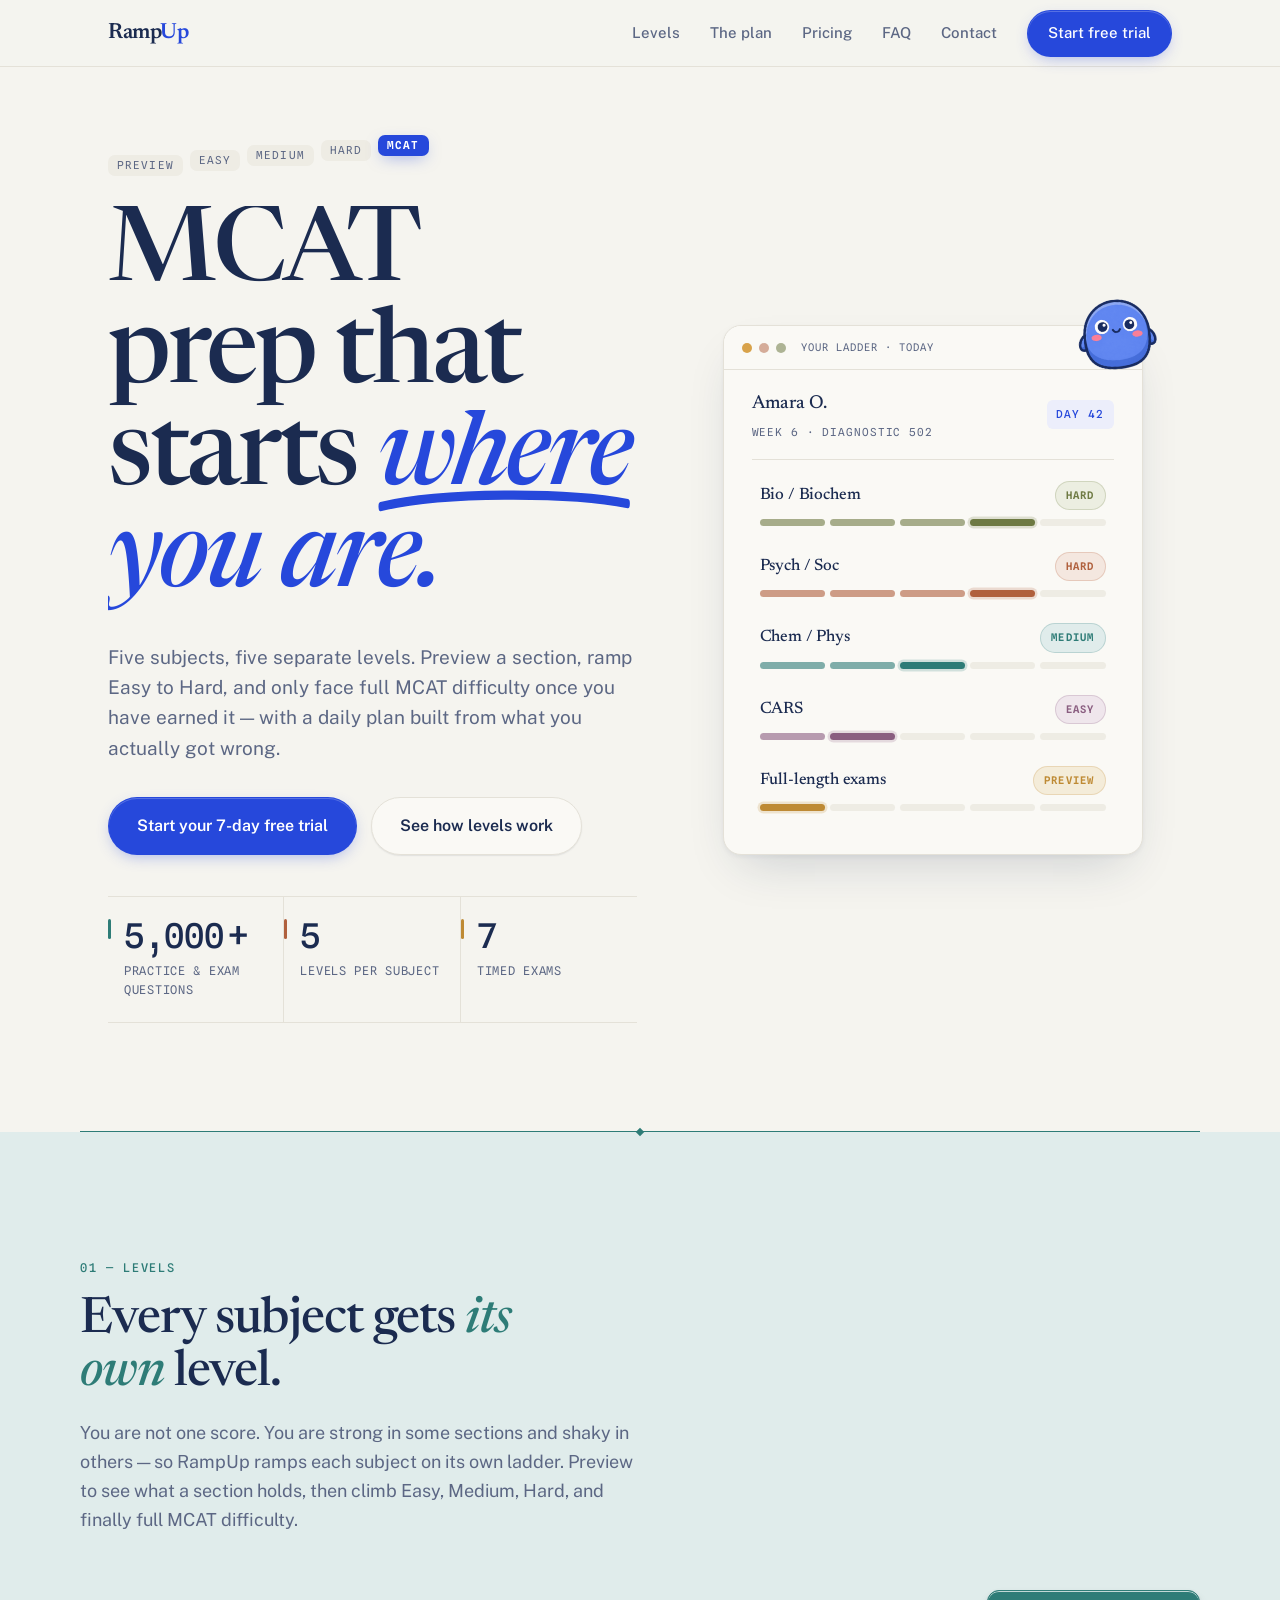
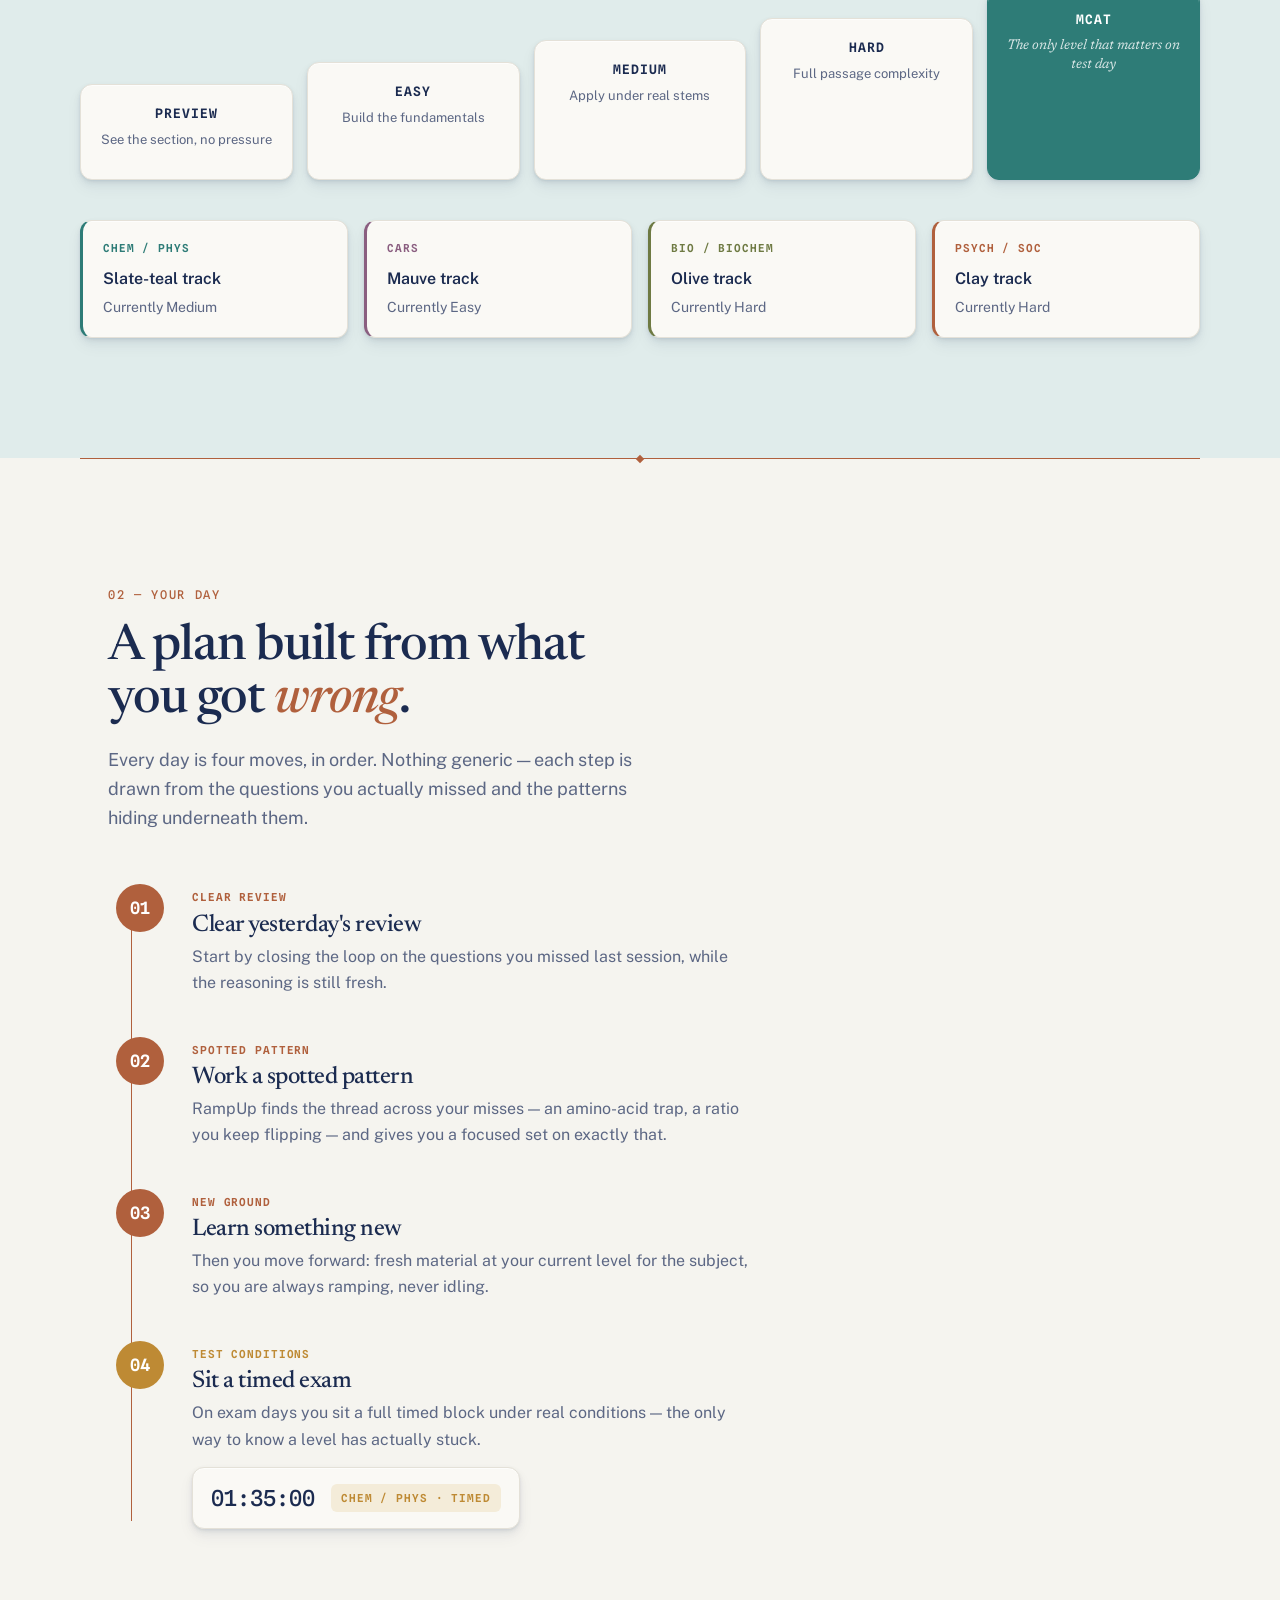
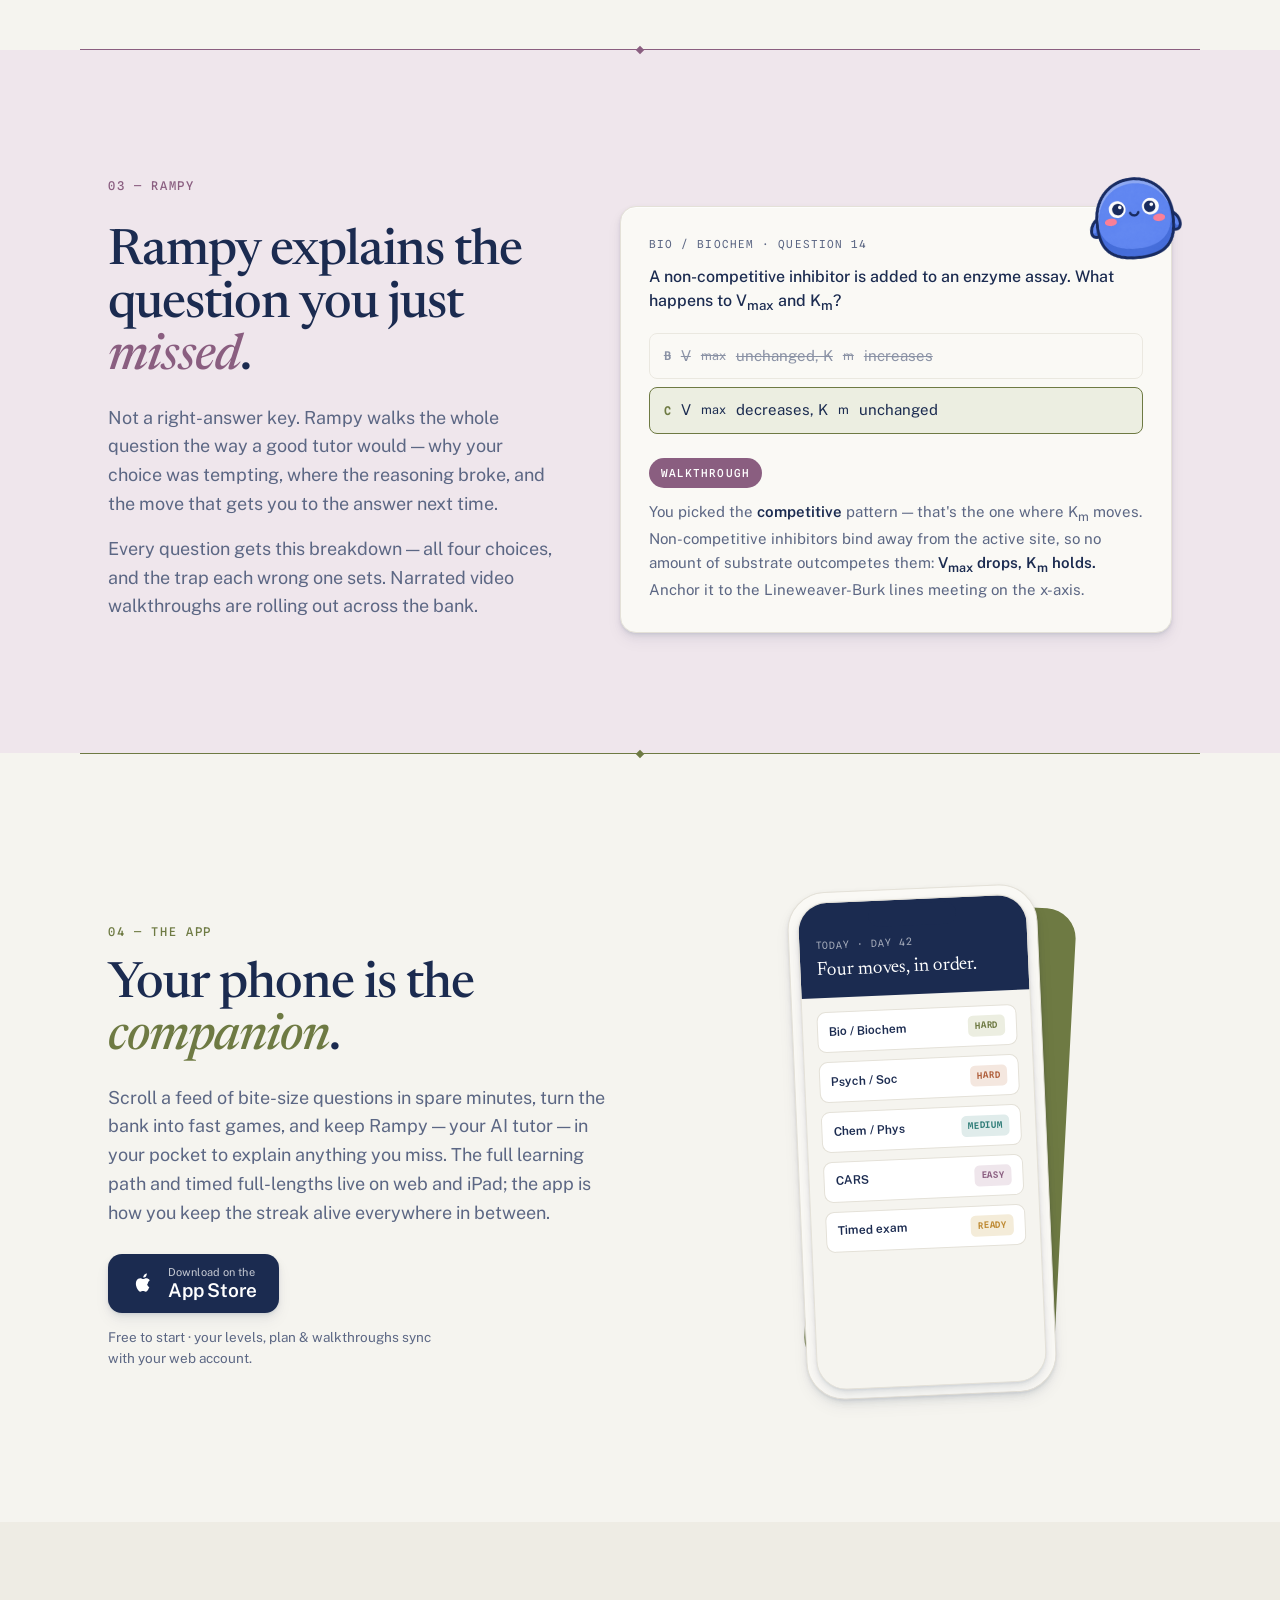
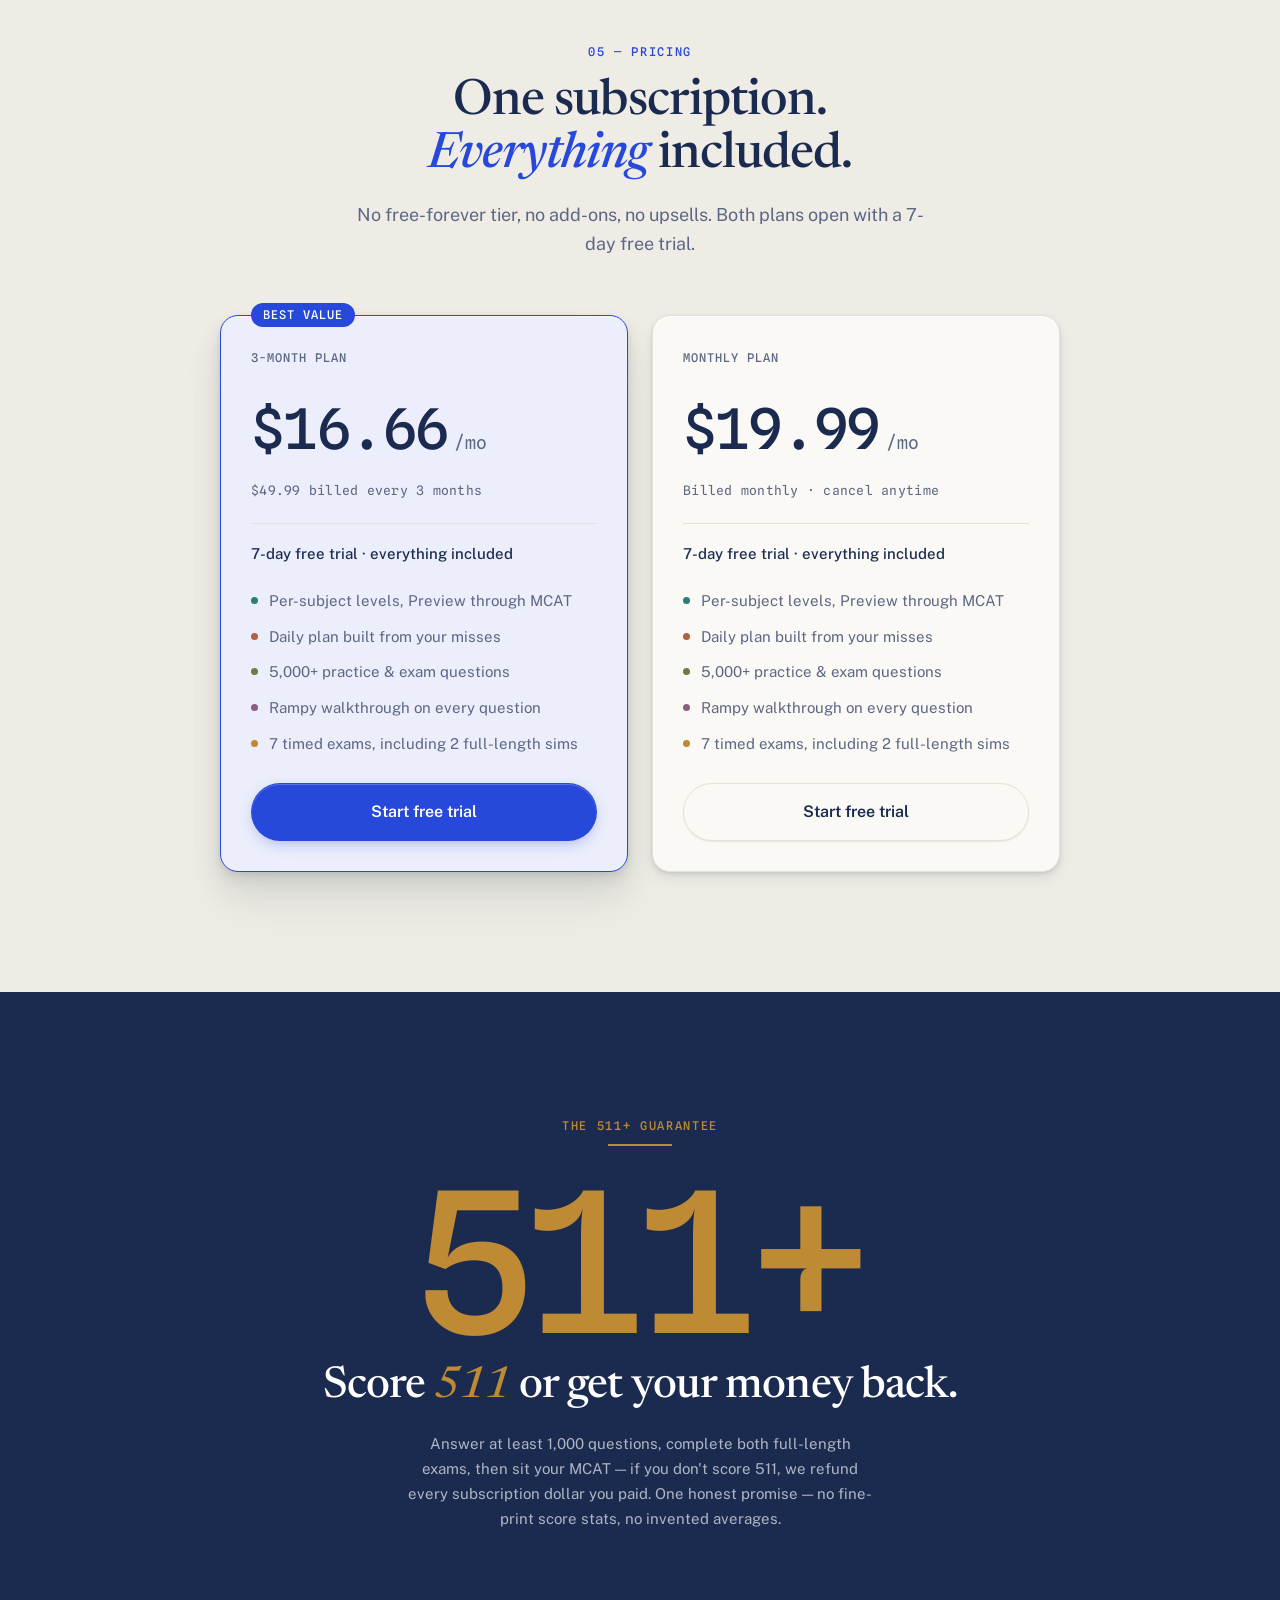
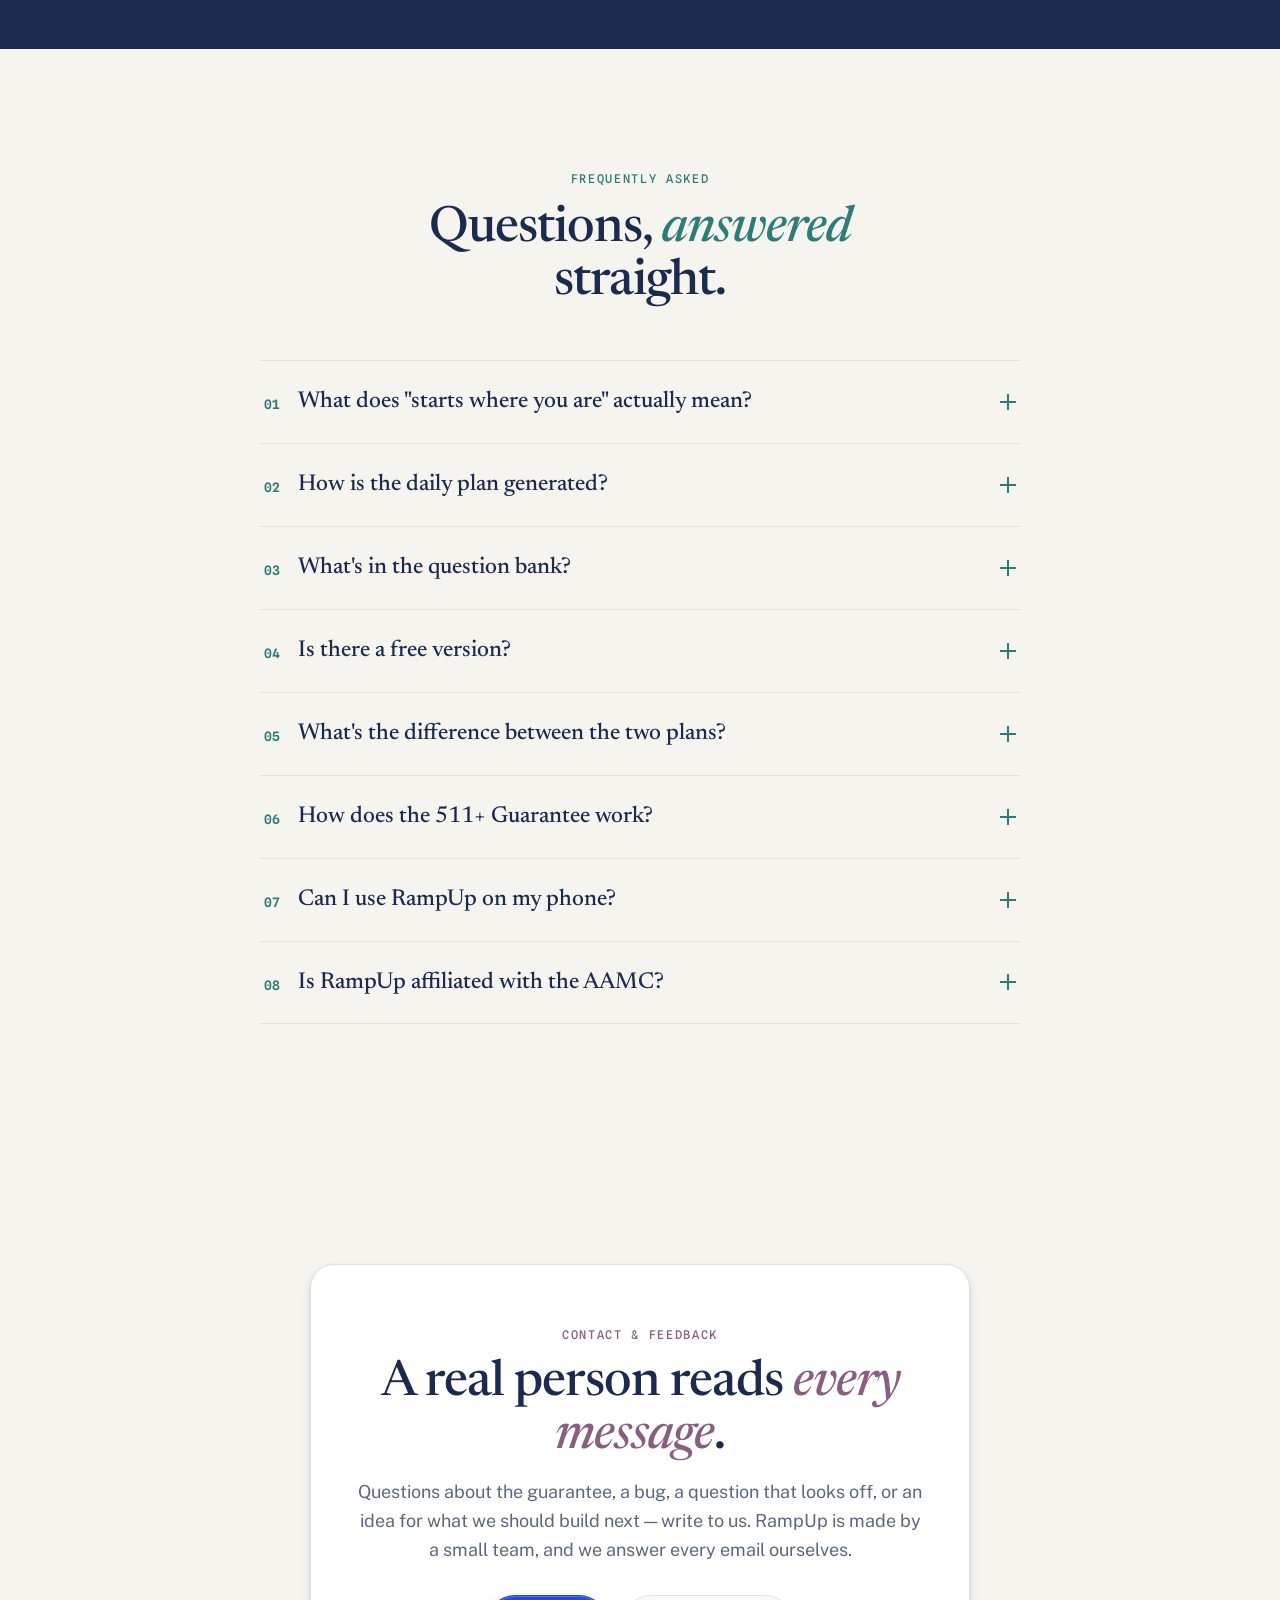
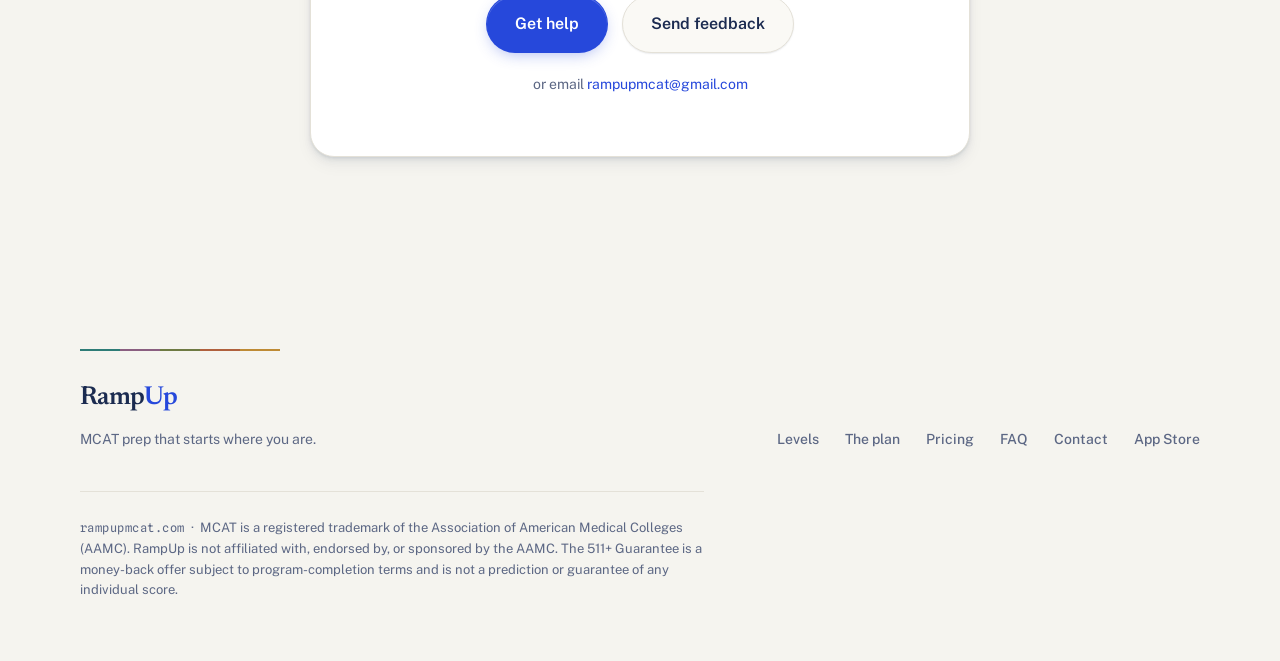
==== commit 299176bf: "Landing hero: bold redesign — ascending 'ramp' eyebrow (Preview→MCAT steps up), headline scaled up t" ====
--- a/index.html
+++ b/index.html
@@ -151,8 +151,28 @@
 .kicker{color:var(--ink-dim);margin-bottom:26px}
 .kicker .arw{color:var(--hairline)}
 .kicker .mcat{color:var(--amber)}
-
-.hero h1{font-size:clamp(44px,7vw,82px);line-height:1.0;letter-spacing:-.025em}
+/* ascending "ramp" eyebrow — the levels literally step up to MCAT (ties to the
+   product name + concept; distinctive vs the flat competitor eyebrows) */
+.ramp-eyebrow{display:flex;align-items:flex-end;gap:7px;margin-bottom:30px;flex-wrap:wrap}
+.ramp-eyebrow .rstep{font-family:var(--font-mono);font-size:11px;letter-spacing:.1em;
+  text-transform:uppercase;color:var(--ink-dim);padding:5px 9px;border-radius:7px;
+  background:var(--well);line-height:1;white-space:nowrap}
+.ramp-eyebrow .rstep:nth-child(2){transform:translateY(-5px)}
+.ramp-eyebrow .rstep:nth-child(3){transform:translateY(-10px)}
+.ramp-eyebrow .rstep:nth-child(4){transform:translateY(-15px)}
+.ramp-eyebrow .rstep.now{transform:translateY(-20px);color:#fff;background:var(--cobalt);
+  font-weight:600;box-shadow:0 5px 16px -5px rgba(38,72,219,.5)}
+/* app-window chrome on the product card — reads as a real product surface */
+.win-titlebar{display:flex;align-items:center;gap:7px;margin:-28px -28px 18px;padding:13px 18px;
+  border-bottom:1px solid var(--hairline);background:var(--surface);border-radius:18px 18px 0 0}
+.win-titlebar .wd{width:10px;height:10px;border-radius:50%}
+.win-titlebar .wd:nth-child(1){background:#d8a24a}
+.win-titlebar .wd:nth-child(2){background:var(--clay);opacity:.5}
+.win-titlebar .wd:nth-child(3){background:var(--olive);opacity:.55}
+.win-titlebar .wt{margin-left:8px;font-family:var(--font-mono);font-size:10.5px;letter-spacing:.1em;
+  text-transform:uppercase;color:var(--ink-dim)}
+
+.hero h1{font-size:clamp(52px,8.6vw,104px);line-height:.98;letter-spacing:-.032em}
 .hero h1 .lineMask{display:block;overflow:hidden}
 .hero h1 .lineIn{display:block}
 .hero h1 em{font-style:italic;color:var(--cobalt);position:relative}
@@ -439,7 +459,7 @@
   <div class="wrap">
     <div class="hero-grid">
       <div>
-        <div class="kicker eyebrow">PREVIEW <span class="arw">→</span> EASY <span class="arw">→</span> MEDIUM <span class="arw">→</span> HARD <span class="arw">→</span> <span class="mcat">MCAT</span></div>
+        <div class="ramp-eyebrow"><span class="rstep">Preview</span><span class="rstep">Easy</span><span class="rstep">Medium</span><span class="rstep">Hard</span><span class="rstep now">MCAT</span></div>
         <h1>
           <span class="lineMask"><span class="lineIn" style="--d:0">MCAT prep that</span></span>
           <span class="lineMask"><span class="lineIn" style="--d:1">starts <em>where<svg class="uline" viewBox="0 0 200 12" preserveAspectRatio="none"><path d="M2 8 C 50 3, 150 3, 198 7" pathLength="1"/></svg></em></span></span>
@@ -459,6 +479,7 @@
 
       <div class="card-stage">
         <div class="level-card reveal">
+          <div class="win-titlebar"><span class="wd"></span><span class="wd"></span><span class="wd"></span><span class="wt">Your ladder · today</span></div>
           <img class="rampy float" src="[data-uri]" alt="Rampy" style="height:auto"/>
           <div class="lc-head">
             <div class="who">Amara O.<small>Week 6 · Diagnostic 502</small></div>
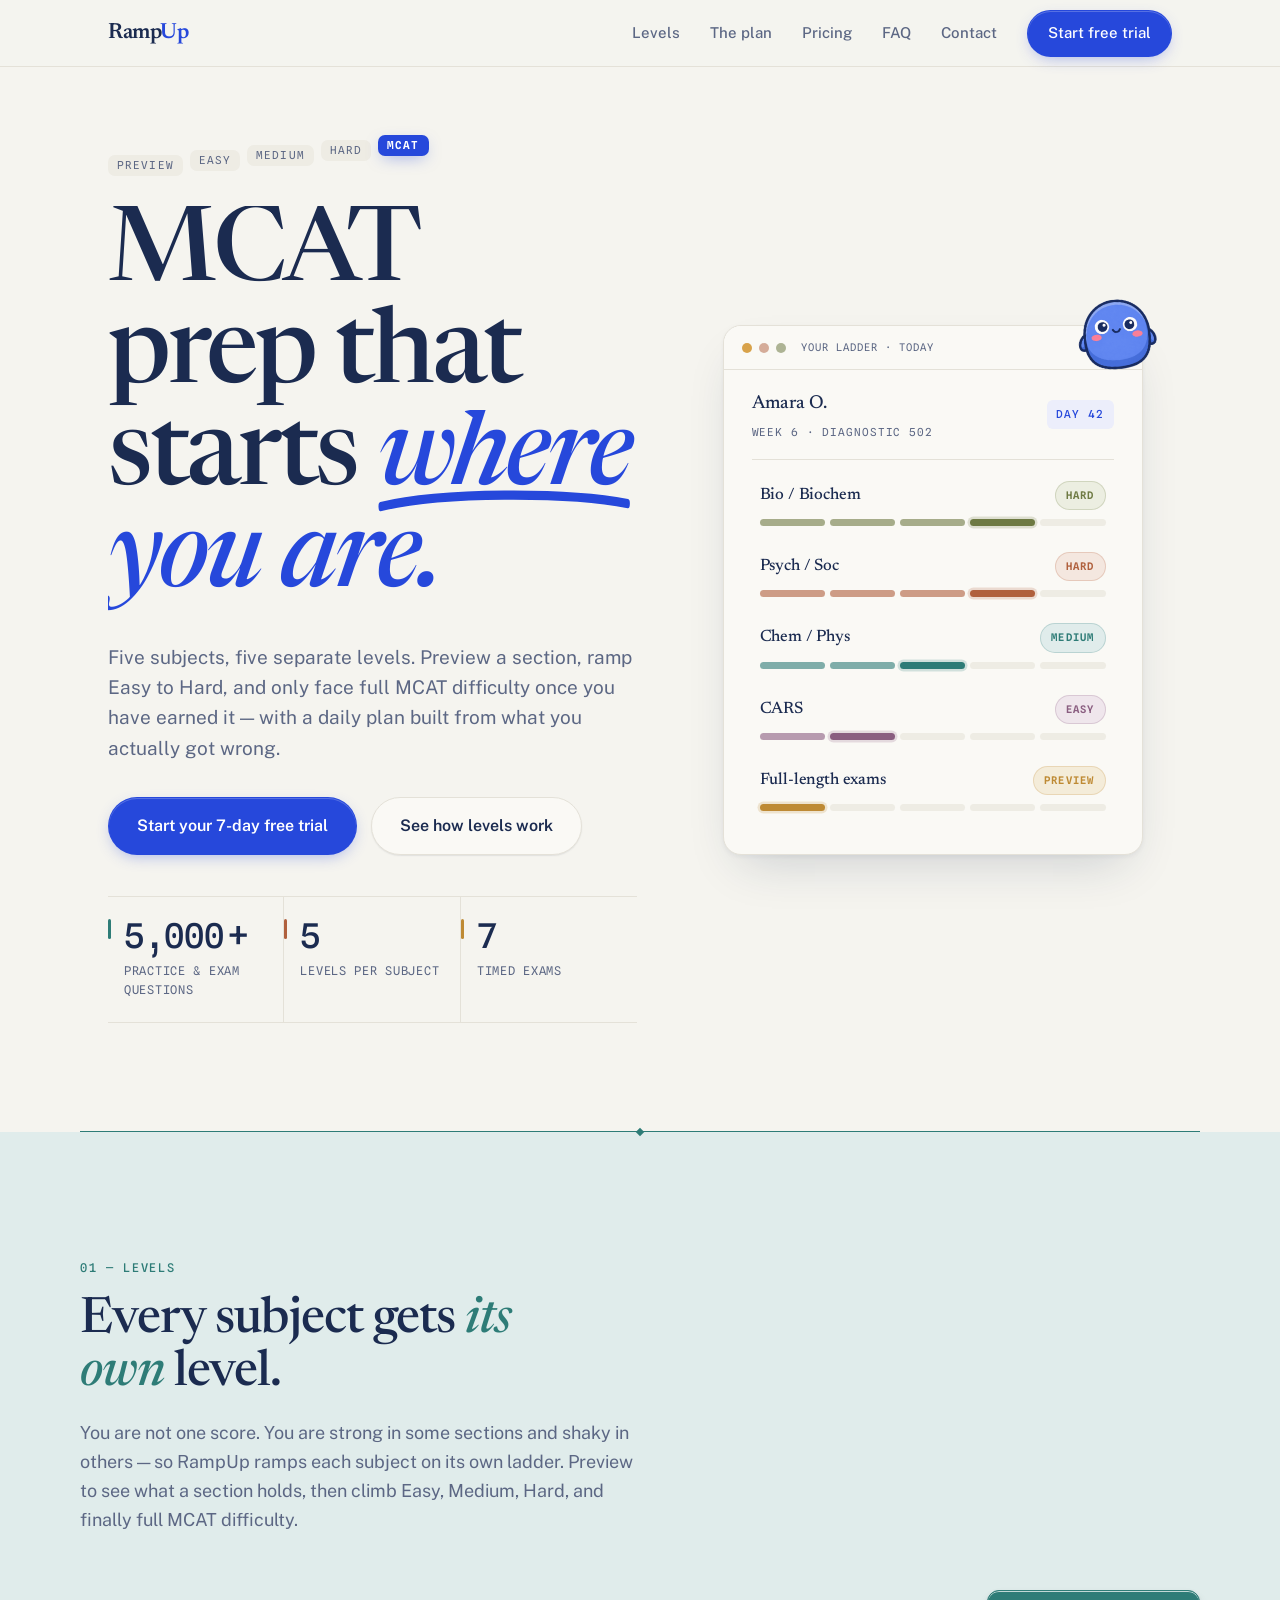
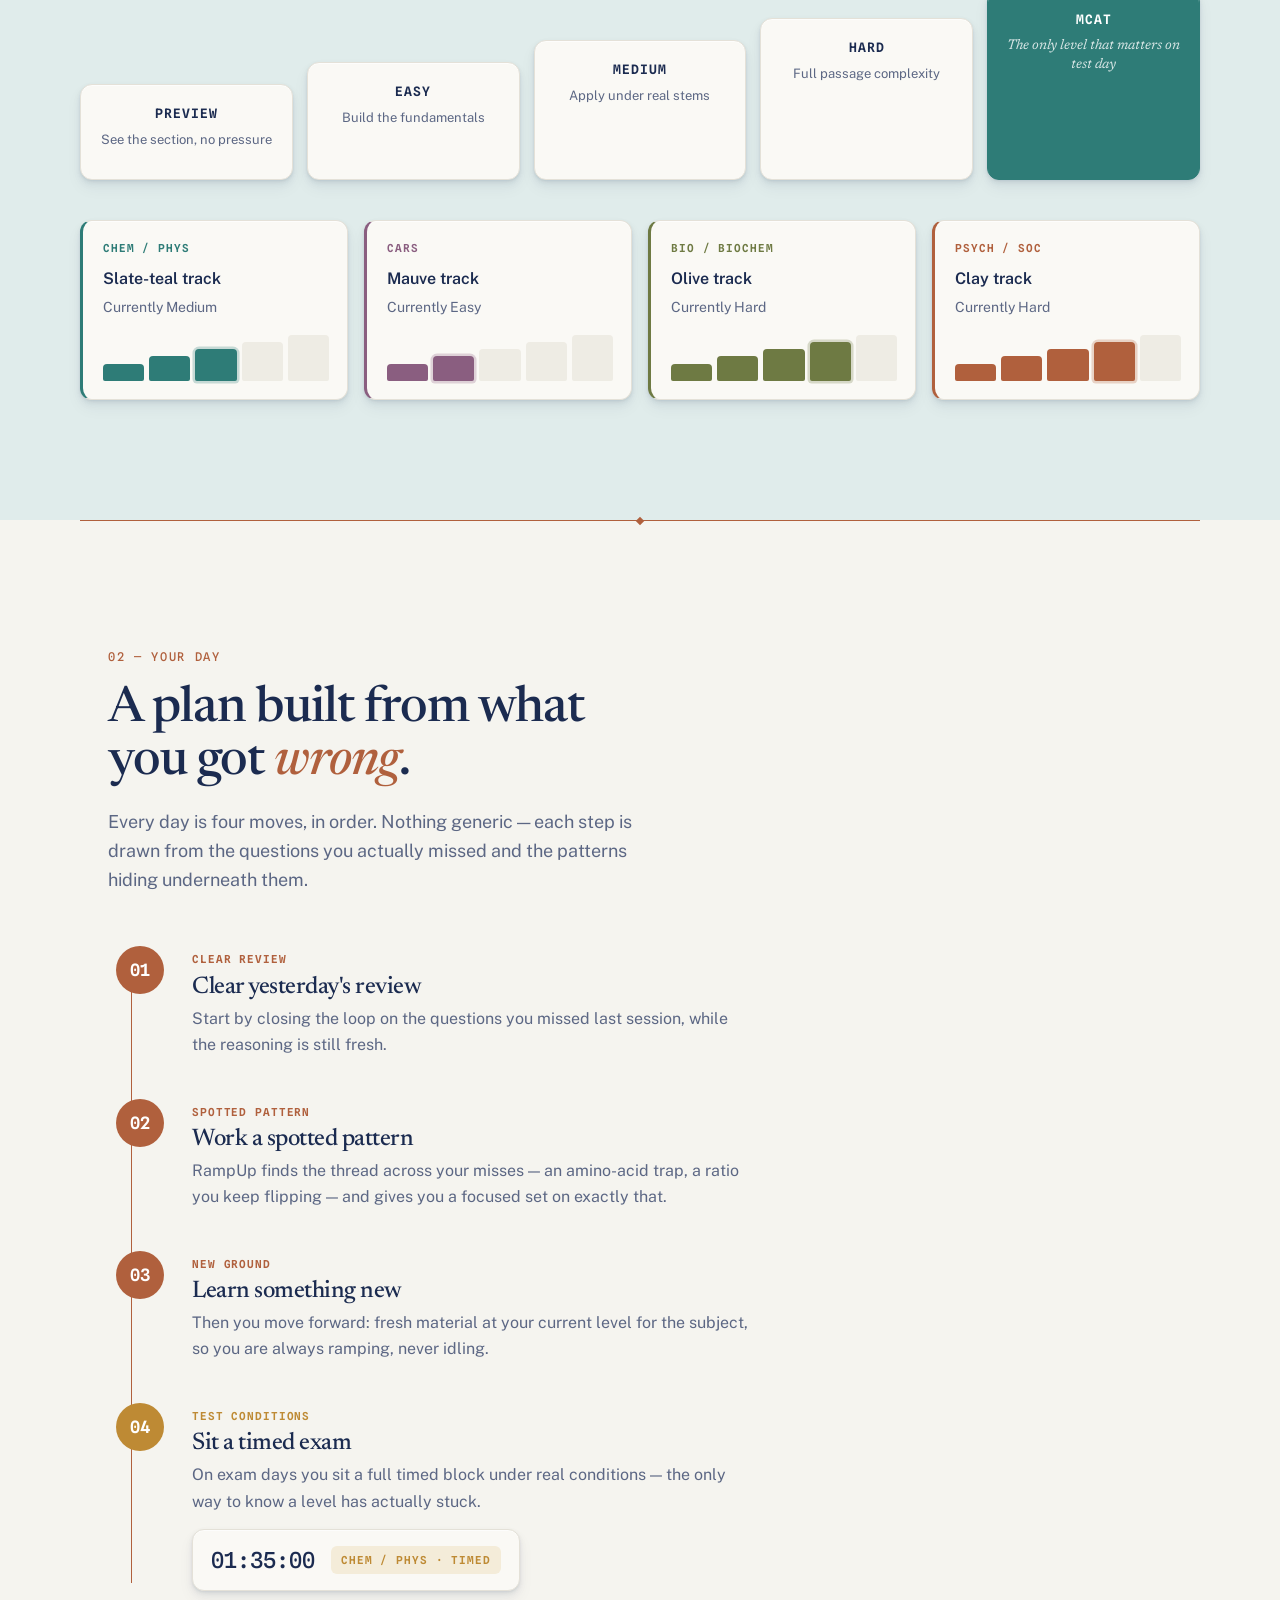
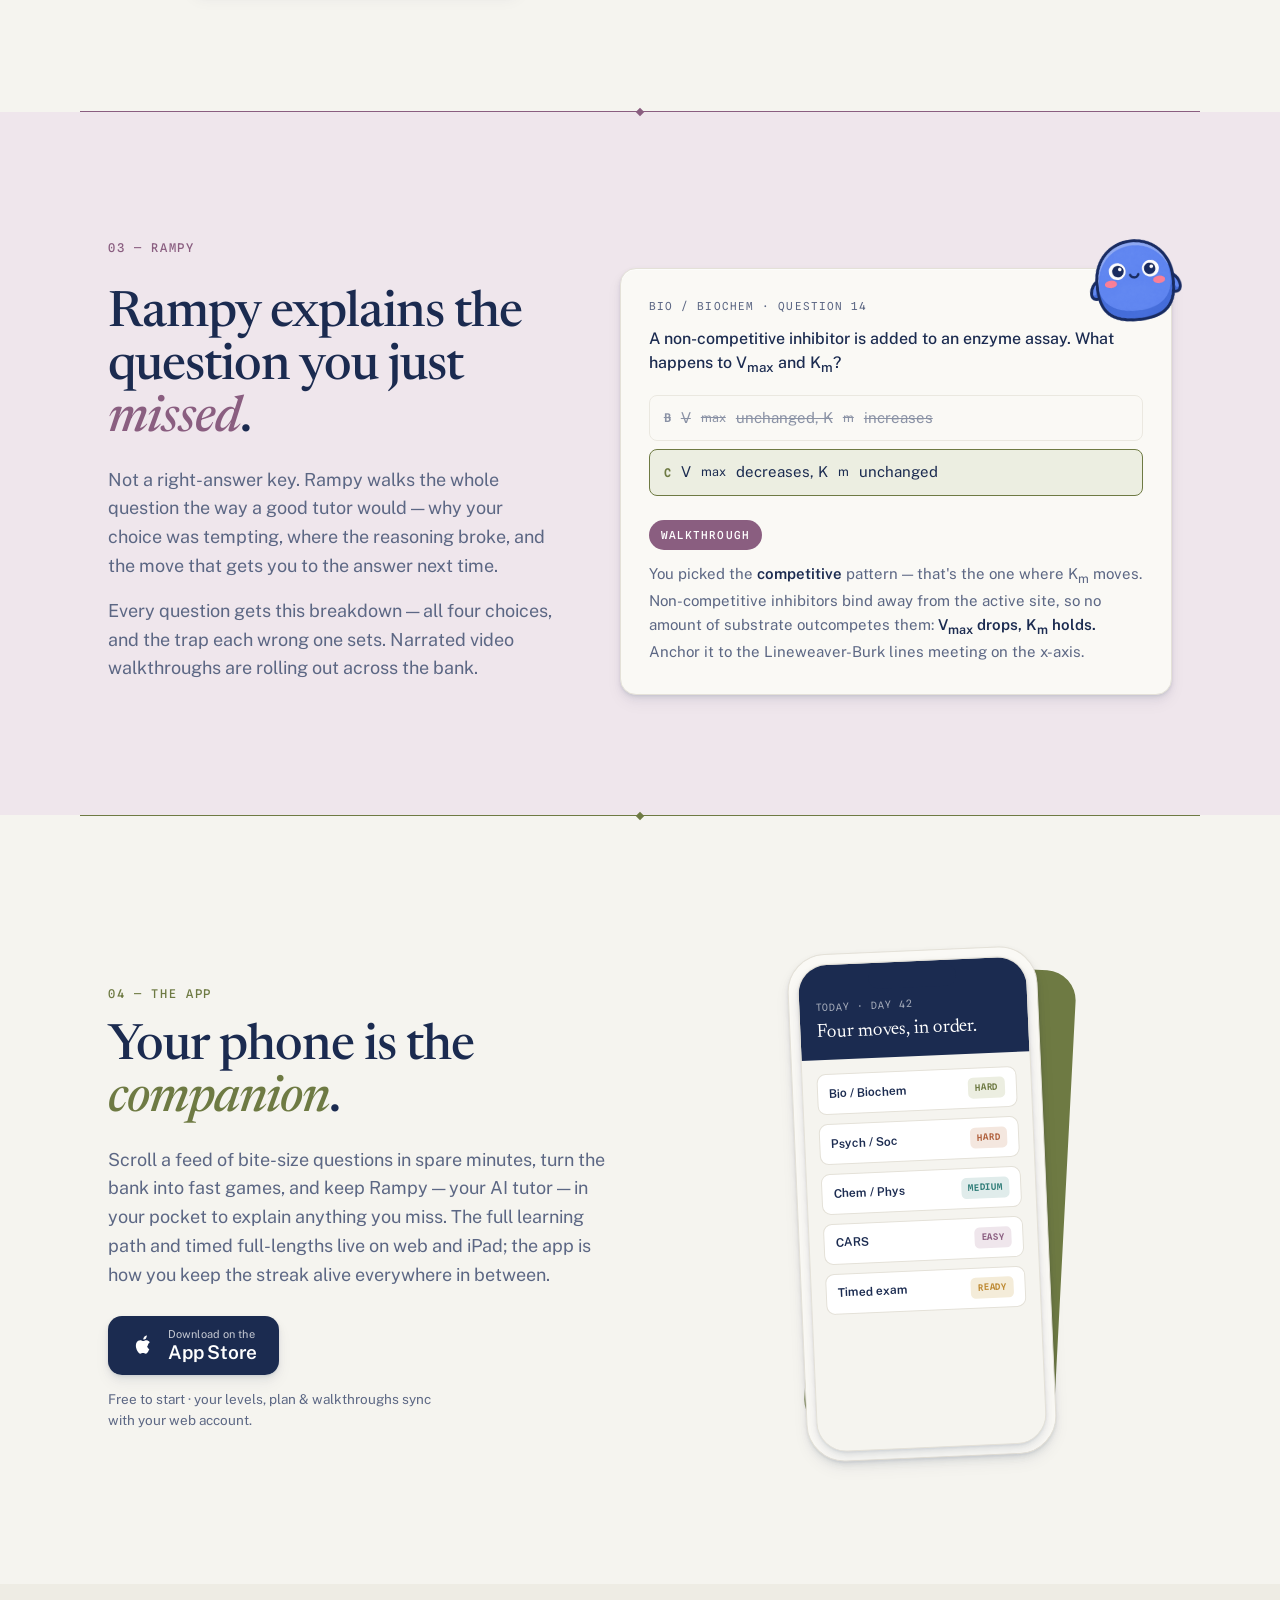
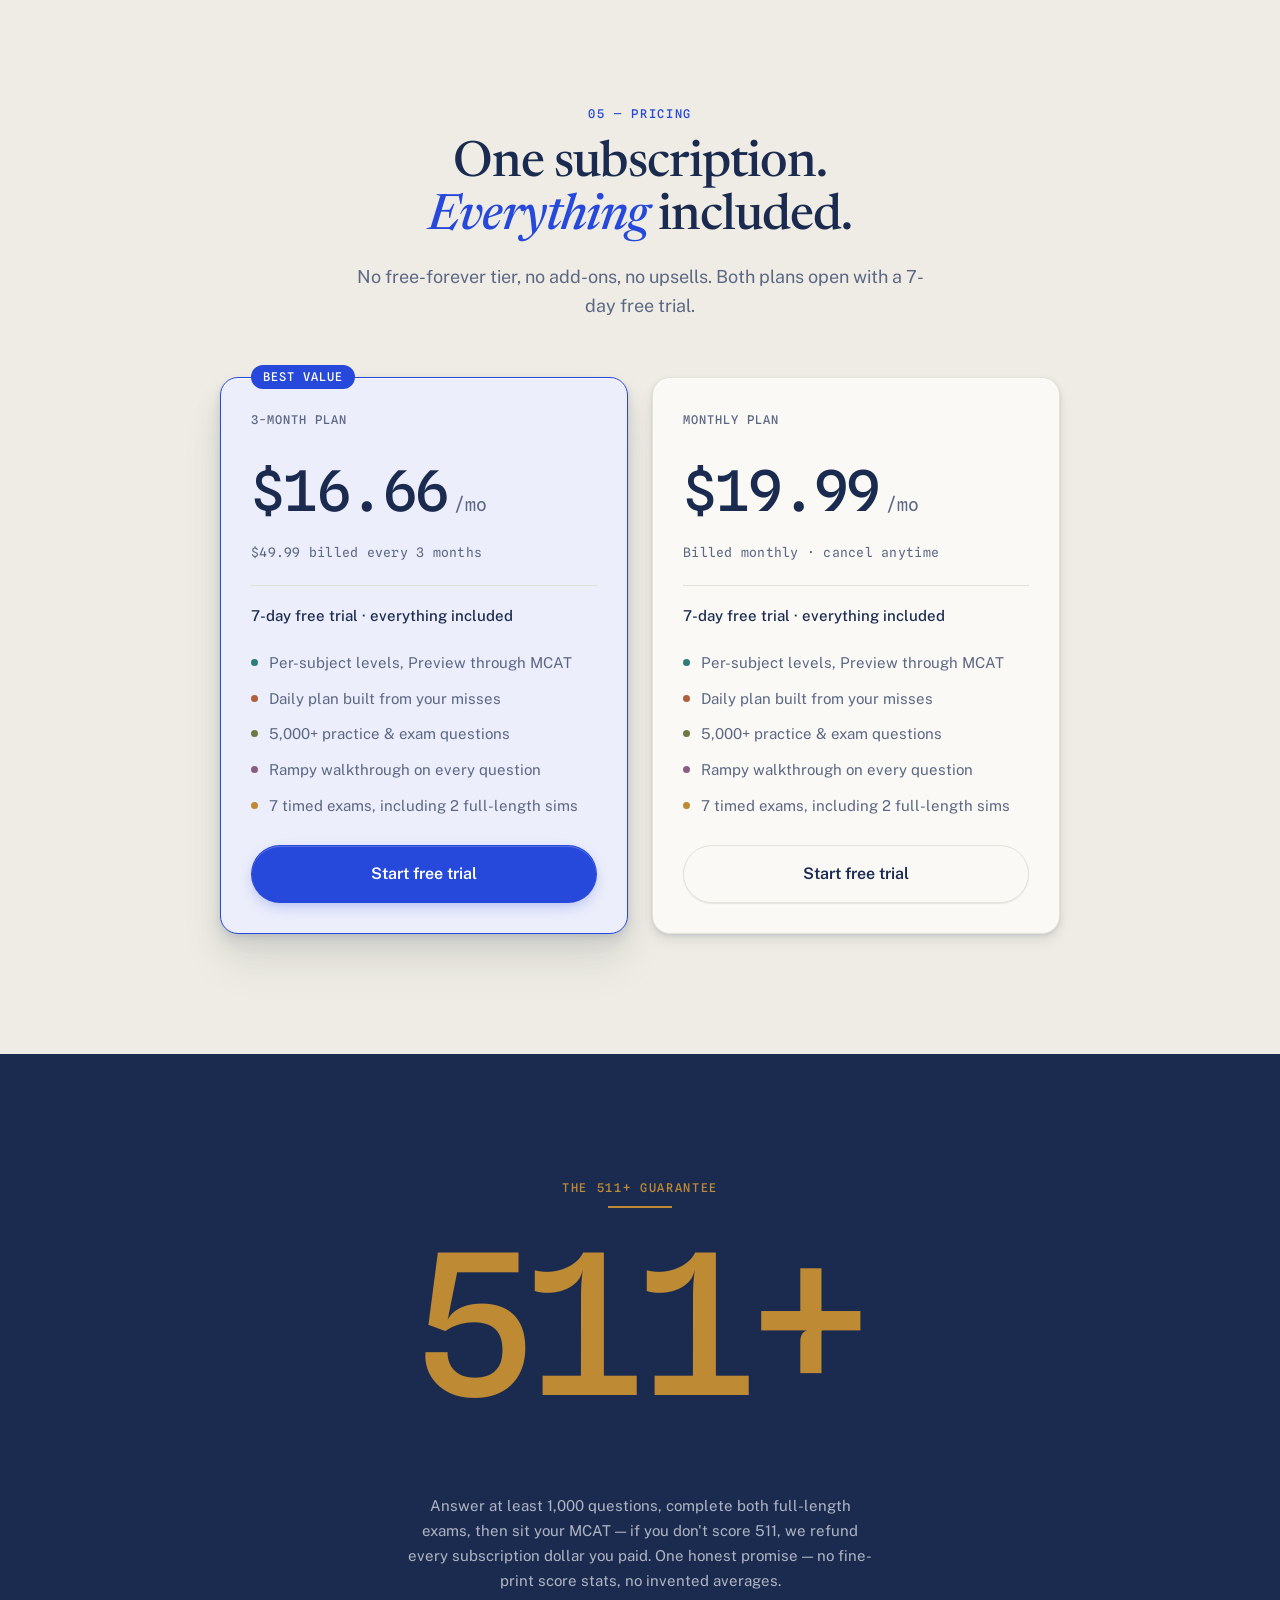
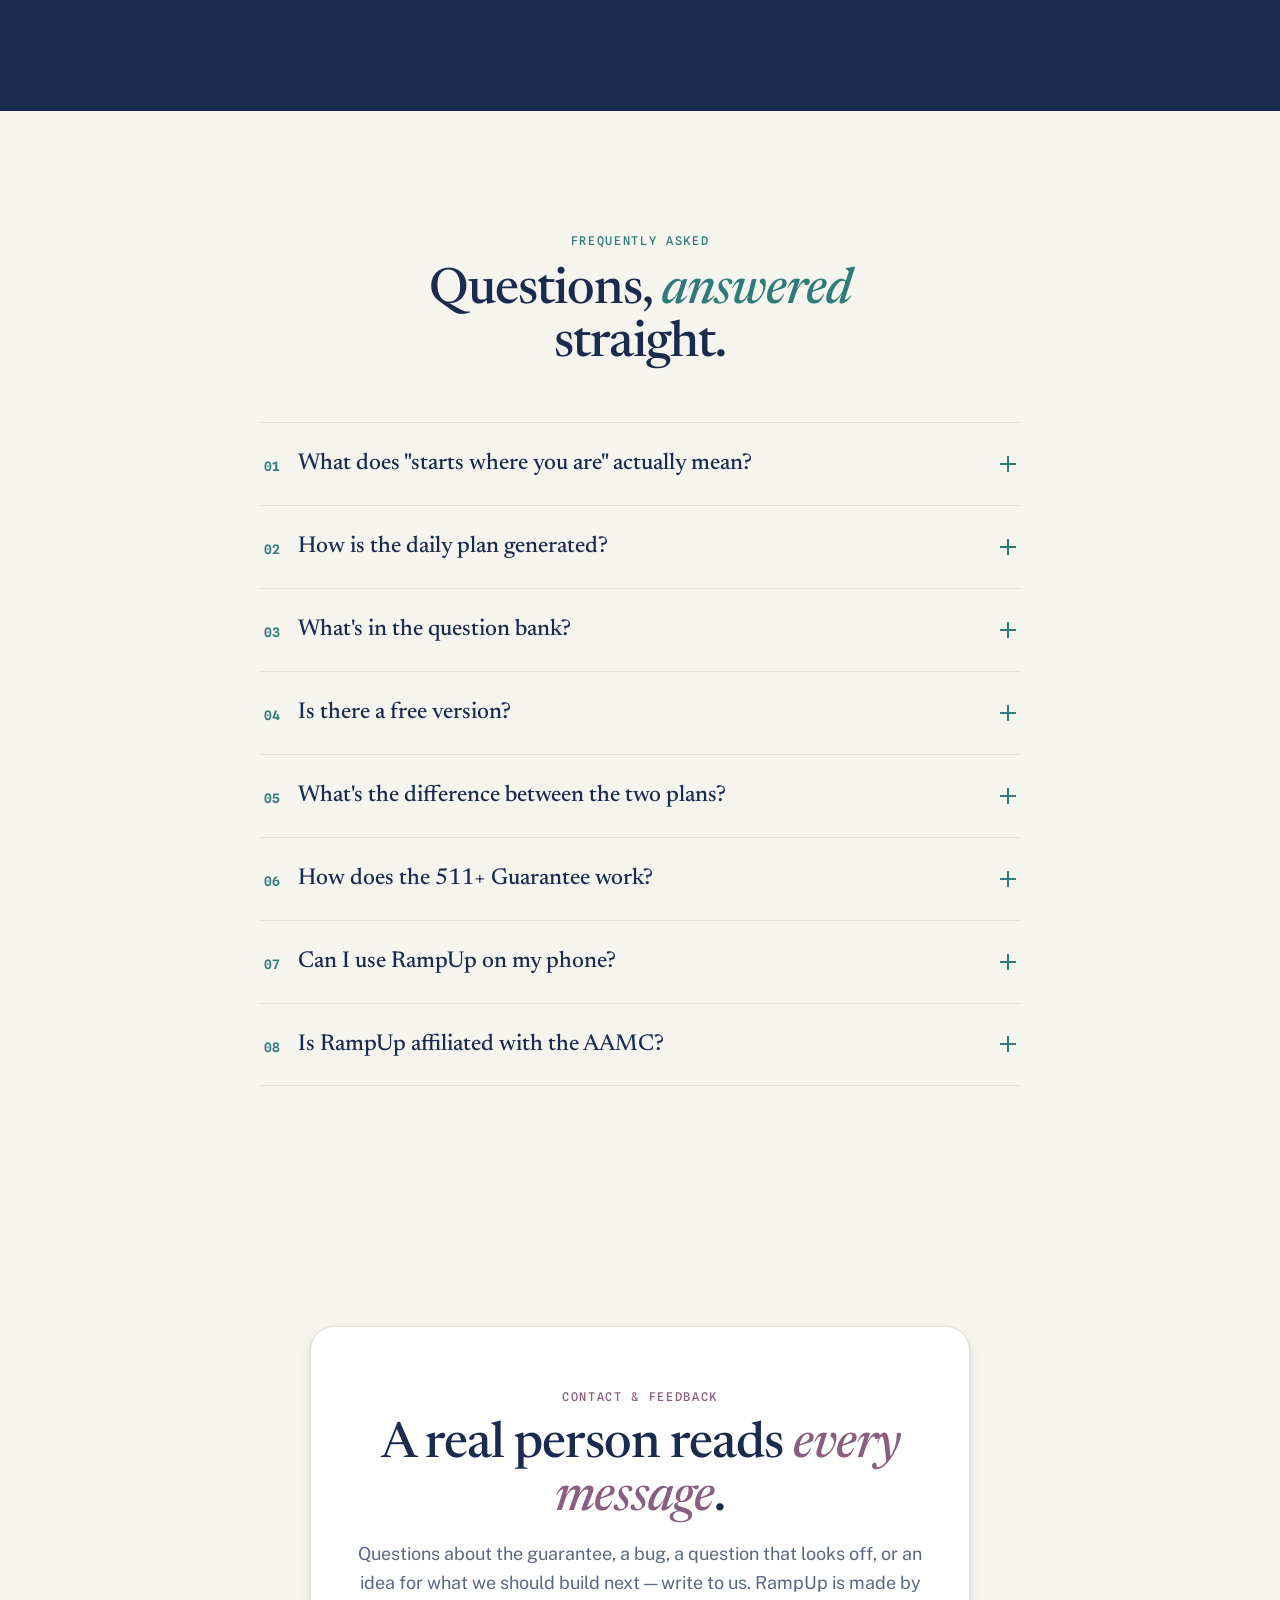
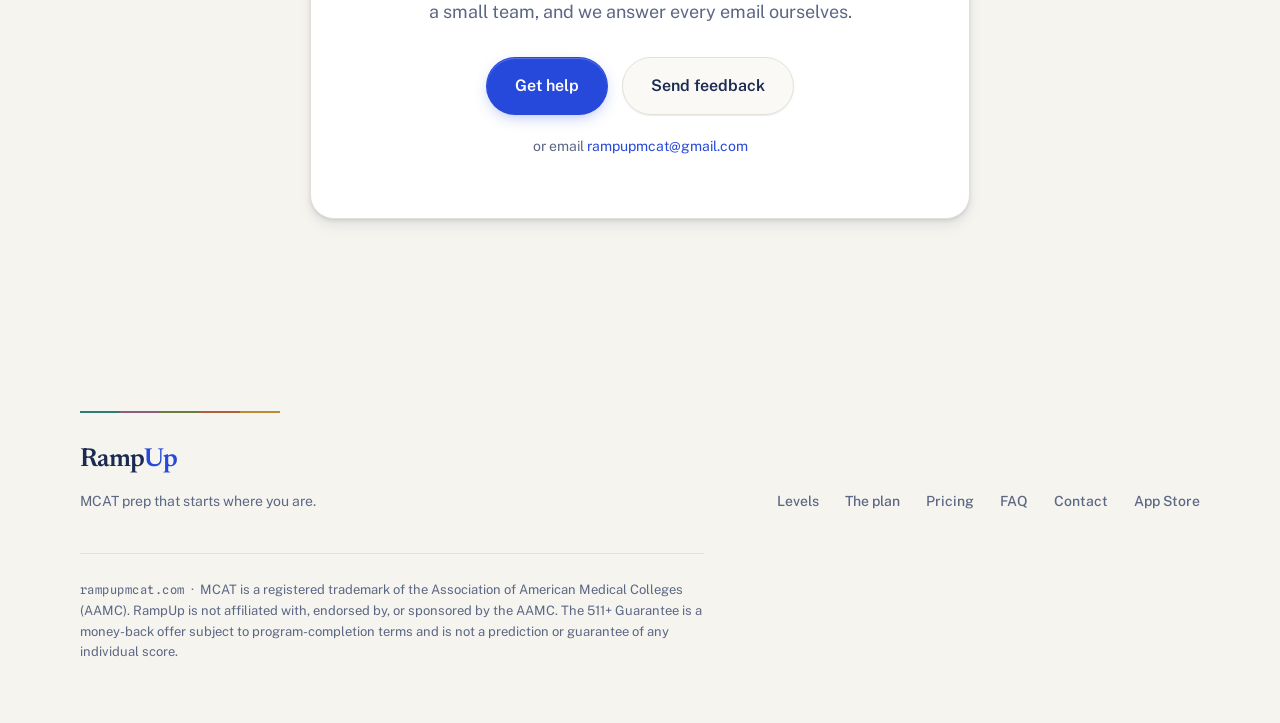
==== commit b9763d13: "Landing Levels: add per-subject ascending ladders (rungs rise Preview→MCAT, filled to current tier i" ====
--- a/index.html
+++ b/index.html
@@ -171,6 +171,12 @@
 .win-titlebar .wd:nth-child(3){background:var(--olive);opacity:.55}
 .win-titlebar .wt{margin-left:8px;font-family:var(--font-mono);font-size:10.5px;letter-spacing:.1em;
   text-transform:uppercase;color:var(--ink-dim)}
+/* per-subject ascending ladder in the Levels cards — rungs rise Preview→MCAT,
+   filled to the subject's current tier (echoes the hero ramp + onboarding reveal) */
+.mini-ladder{display:flex;align-items:flex-end;gap:5px;height:46px;margin-top:16px}
+.ml-seg{flex:1;height:var(--h);border-radius:4px 4px 2px 2px;background:var(--well)}
+.ml-seg.on{background:var(--acc)}
+.ml-seg.cur{box-shadow:0 0 0 2.5px color-mix(in srgb,var(--acc) 26%,transparent)}
 
 .hero h1{font-size:clamp(52px,8.6vw,104px);line-height:.98;letter-spacing:-.032em}
 .hero h1 .lineMask{display:block;overflow:hidden}
@@ -531,10 +537,10 @@
     </div>
 
     <div class="subjmini">
-      <div class="mini reveal" data-below style="--acc:var(--teal);--i:0"><div class="mono">Chem / Phys</div><div class="nm">Slate-teal track</div><div class="st">Currently Medium</div></div>
-      <div class="mini reveal" data-below style="--acc:var(--mauve);--i:1"><div class="mono">CARS</div><div class="nm">Mauve track</div><div class="st">Currently Easy</div></div>
-      <div class="mini reveal" data-below style="--acc:var(--olive);--i:2"><div class="mono">Bio / Biochem</div><div class="nm">Olive track</div><div class="st">Currently Hard</div></div>
-      <div class="mini reveal" data-below style="--acc:var(--clay);--i:3"><div class="mono">Psych / Soc</div><div class="nm">Clay track</div><div class="st">Currently Hard</div></div>
+      <div class="mini reveal" data-below style="--acc:var(--teal);--i:0"><div class="mono">Chem / Phys</div><div class="nm">Slate-teal track</div><div class="st">Currently Medium</div><div class="mini-ladder"><i class="ml-seg on" style="--h:38%"></i><i class="ml-seg on" style="--h:54%"></i><i class="ml-seg on cur" style="--h:70%"></i><i class="ml-seg" style="--h:85%"></i><i class="ml-seg" style="--h:100%"></i></div></div>
+      <div class="mini reveal" data-below style="--acc:var(--mauve);--i:1"><div class="mono">CARS</div><div class="nm">Mauve track</div><div class="st">Currently Easy</div><div class="mini-ladder"><i class="ml-seg on" style="--h:38%"></i><i class="ml-seg on cur" style="--h:54%"></i><i class="ml-seg" style="--h:70%"></i><i class="ml-seg" style="--h:85%"></i><i class="ml-seg" style="--h:100%"></i></div></div>
+      <div class="mini reveal" data-below style="--acc:var(--olive);--i:2"><div class="mono">Bio / Biochem</div><div class="nm">Olive track</div><div class="st">Currently Hard</div><div class="mini-ladder"><i class="ml-seg on" style="--h:38%"></i><i class="ml-seg on" style="--h:54%"></i><i class="ml-seg on" style="--h:70%"></i><i class="ml-seg on cur" style="--h:85%"></i><i class="ml-seg" style="--h:100%"></i></div></div>
+      <div class="mini reveal" data-below style="--acc:var(--clay);--i:3"><div class="mono">Psych / Soc</div><div class="nm">Clay track</div><div class="st">Currently Hard</div><div class="mini-ladder"><i class="ml-seg on" style="--h:38%"></i><i class="ml-seg on" style="--h:54%"></i><i class="ml-seg on" style="--h:70%"></i><i class="ml-seg on cur" style="--h:85%"></i><i class="ml-seg" style="--h:100%"></i></div></div>
     </div>
   </div>
 </section>
